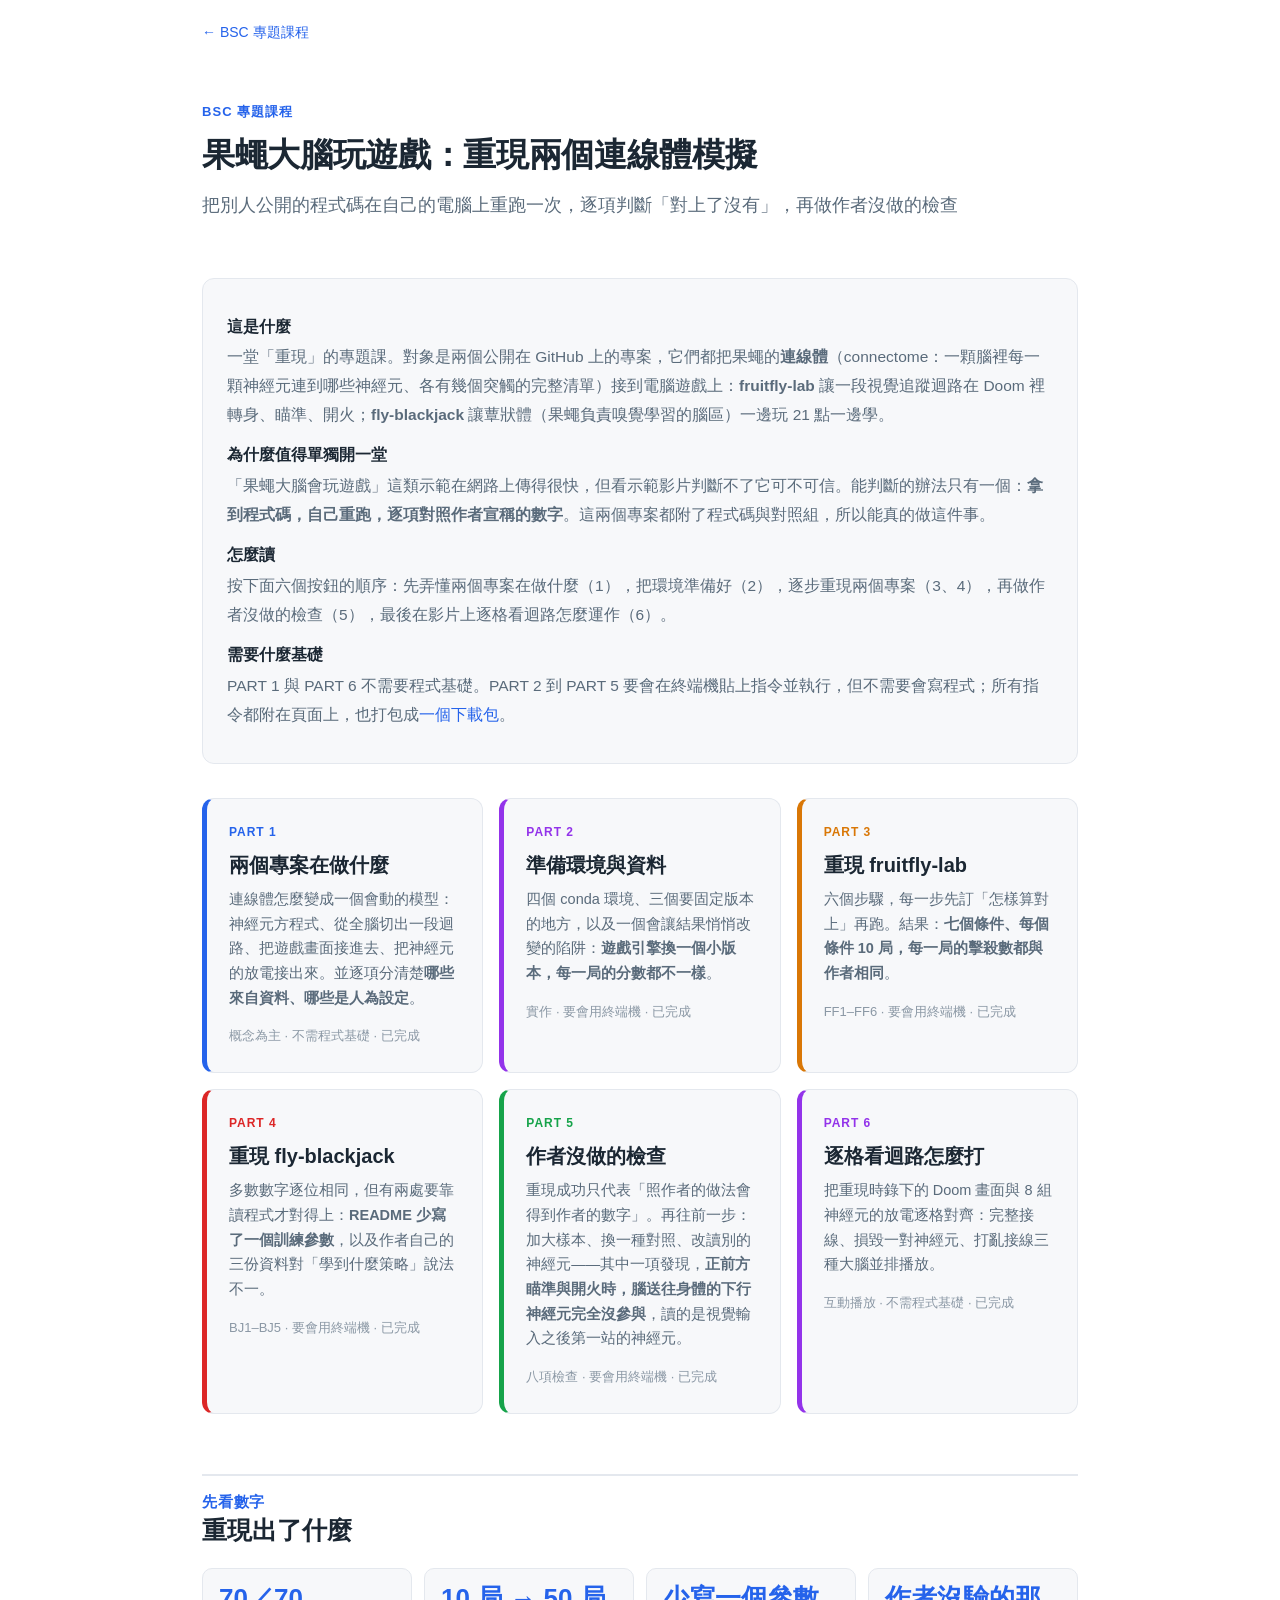
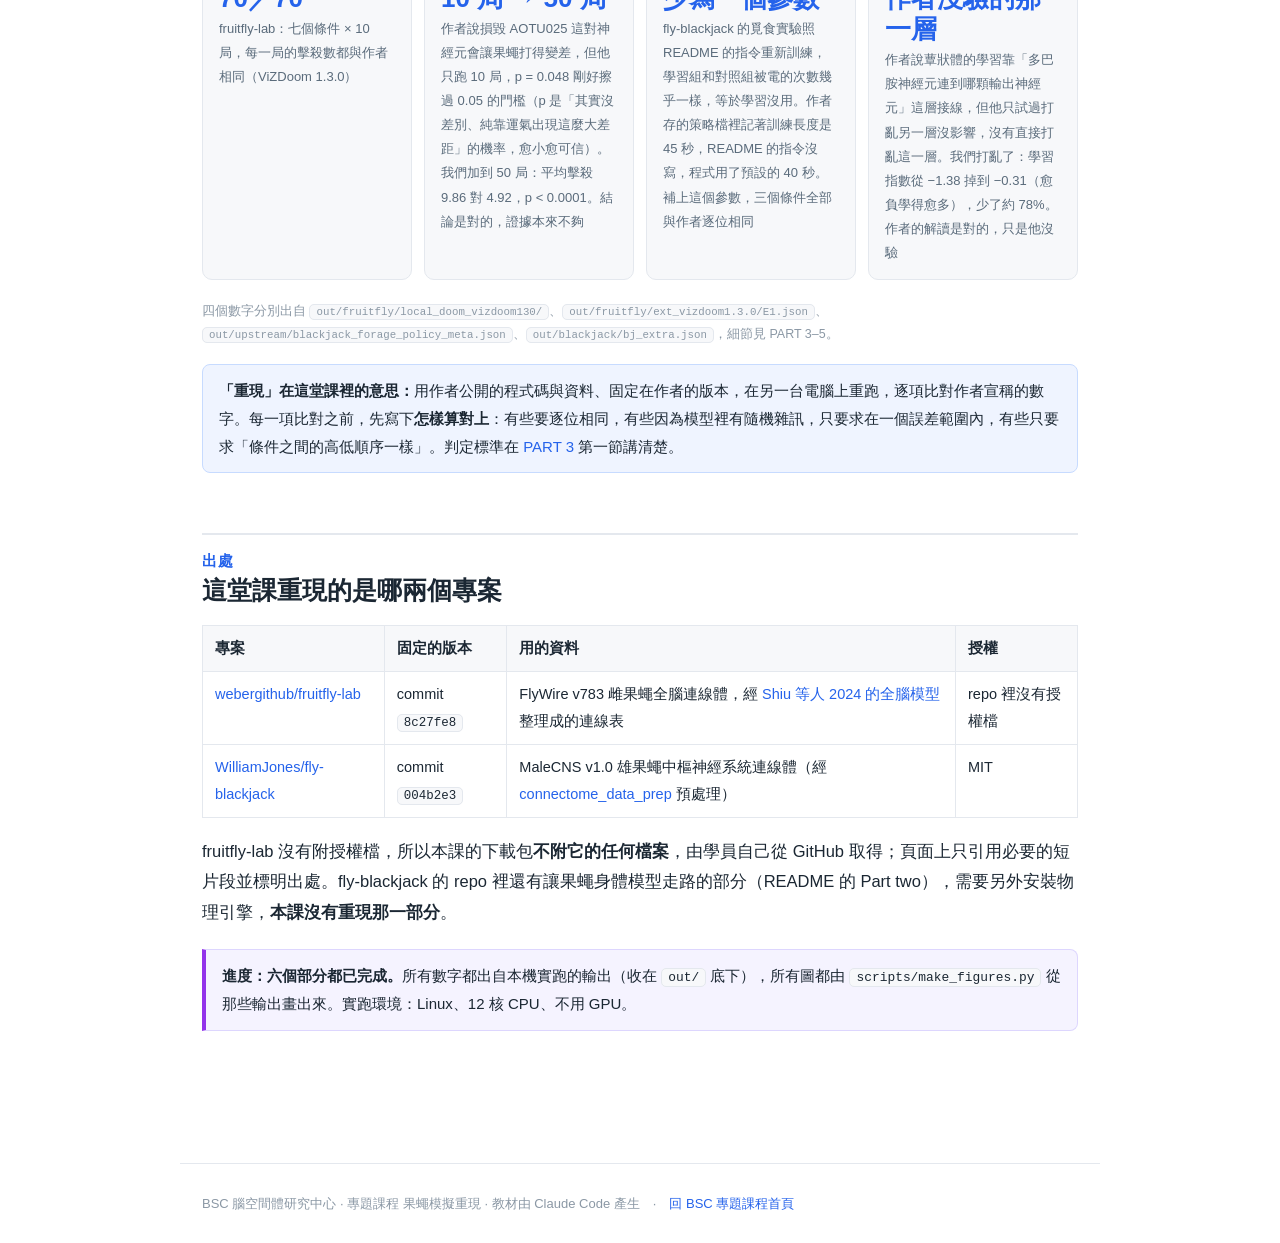
==== index.html @ d412c281 "全站複檢：校準規則、MBON 標記理由、>10 Hz 理由、勝率單位、Dino/保留關卡/探索、總表結果欄、X1 門檻、內行話共 12 處；_notes 一′ Co-Authored-By: Clau" ====
<!doctype html>
<html lang="zh-Hant">
<head>
<meta charset="utf-8">
<meta name="viewport" content="width=device-width, initial-scale=1">
<title>果蠅大腦玩遊戲：重現兩個連線體模擬｜BSC 專題課程</title>
<link rel="stylesheet" href="assets/flysimu.css">
</head>
<body>
<div class="crumb"><a href="https://marginli.github.io/bsc-topics/">← BSC 專題課程</a></div>
<header class="hero">
  <p class="eyebrow">BSC 專題課程</p>
  <h1>果蠅大腦玩遊戲：重現兩個連線體模擬</h1>
  <p class="subtitle">把別人公開的程式碼在自己的電腦上重跑一次，逐項判斷「對上了沒有」，再做作者沒做的檢查</p>
</header>

<div class="wrap">

  <div class="intro"><dl>
    <dt>這是什麼</dt>
    <dd>一堂「重現」的專題課。對象是兩個公開在 GitHub 上的專案，它們都把果蠅的<b>連線體</b>（connectome：一顆腦裡每一顆神經元連到哪些神經元、各有幾個突觸的完整清單）接到電腦遊戲上：<b>fruitfly-lab</b> 讓一段視覺追蹤迴路在 Doom 裡轉身、瞄準、開火；<b>fly-blackjack</b> 讓蕈狀體（果蠅負責嗅覺學習的腦區）一邊玩 21 點一邊學。</dd>
    <dt>為什麼值得單獨開一堂</dt>
    <dd>「果蠅大腦會玩遊戲」這類示範在網路上傳得很快，但看示範影片判斷不了它可不可信。能判斷的辦法只有一個：<b>拿到程式碼，自己重跑，逐項對照作者宣稱的數字</b>。這兩個專案都附了程式碼與對照組，所以能真的做這件事。</dd>
    <dt>怎麼讀</dt>
    <dd>按下面六個按鈕的順序：先弄懂兩個專案在做什麼（1），把環境準備好（2），逐步重現兩個專案（3、4），再做作者沒做的檢查（5），最後在影片上逐格看迴路怎麼運作（6）。</dd>
    <dt>需要什麼基礎</dt>
    <dd>PART 1 與 PART 6 不需要程式基礎。PART 2 到 PART 5 要會在終端機貼上指令並執行，但不需要會寫程式；所有指令都附在頁面上，也打包成<a href="downloads/flysimu-code.zip">一個下載包</a>。</dd>
  </dl></div>

  <div class="btns">
    <a class="btn c1" href="part1-what.html">
      <span class="no">PART 1</span>
      <span class="t">兩個專案在做什麼</span>
      <p class="s">連線體怎麼變成一個會動的模型：神經元方程式、從全腦切出一段迴路、把遊戲畫面接進去、把神經元的放電接出來。並逐項分清楚<b>哪些來自資料、哪些是人為設定</b>。</p>
      <p class="m">概念為主 · 不需程式基礎 · 已完成</p>
    </a>
    <a class="btn c2" href="part2-setup.html">
      <span class="no">PART 2</span>
      <span class="t">準備環境與資料</span>
      <p class="s">四個 conda 環境、三個要固定版本的地方，以及一個會讓結果悄悄改變的陷阱：<b>遊戲引擎換一個小版本，每一局的分數都不一樣</b>。</p>
      <p class="m">實作 · 要會用終端機 · 已完成</p>
    </a>
    <a class="btn c4" href="part3-fruitfly.html">
      <span class="no">PART 3</span>
      <span class="t">重現 fruitfly-lab</span>
      <p class="s">六個步驟，每一步先訂「怎樣算對上」再跑。結果：<b>七個條件、每個條件 10 局，每一局的擊殺數都與作者相同</b>。</p>
      <p class="m">FF1–FF6 · 要會用終端機 · 已完成</p>
    </a>
    <a class="btn c5" href="part4-blackjack.html">
      <span class="no">PART 4</span>
      <span class="t">重現 fly-blackjack</span>
      <p class="s">多數數字逐位相同，但有兩處要靠讀程式才對得上：<b>README 少寫了一個訓練參數</b>，以及作者自己的三份資料對「學到什麼策略」說法不一。</p>
      <p class="m">BJ1–BJ5 · 要會用終端機 · 已完成</p>
    </a>
    <a class="btn c3" href="part5-checks.html">
      <span class="no">PART 5</span>
      <span class="t">作者沒做的檢查</span>
      <p class="s">重現成功只代表「照作者的做法會得到作者的數字」。再往前一步：加大樣本、換一種對照、改讀別的神經元——其中一項發現，<b>正前方瞄準與開火時，腦送往身體的下行神經元完全沒參與</b>，讀的是視覺輸入之後第一站的神經元。</p>
      <p class="m">八項檢查 · 要會用終端機 · 已完成</p>
    </a>
    <a class="btn c2" href="part6-demo.html">
      <span class="no">PART 6</span>
      <span class="t">逐格看迴路怎麼打</span>
      <p class="s">把重現時錄下的 Doom 畫面與 8 組神經元的放電逐格對齊：完整接線、損毀一對神經元、打亂接線三種大腦並排播放。</p>
      <p class="m">互動播放 · 不需程式基礎 · 已完成</p>
    </a>
  </div>

  <h2><span class="pt">先看數字</span>重現出了什麼</h2>
  <div class="statgrid">
    <div class="stat"><div class="v">70／70</div><div class="k">fruitfly-lab：七個條件 × 10 局，每一局的擊殺數都與作者相同（ViZDoom 1.3.0）</div></div>
    <div class="stat"><div class="v">10 局 → 50 局</div><div class="k">作者說損毀 AOTU025 這對神經元會讓果蠅打得變差，但他只跑 10 局，p = 0.048 剛好擦過 0.05 的門檻（p 是「其實沒差別、純靠運氣出現這麼大差距」的機率，愈小愈可信）。我們加到 50 局：平均擊殺 9.86 對 4.92，p &lt; 0.0001。結論是對的，證據本來不夠</div></div>
    <div class="stat"><div class="v">少寫一個參數</div><div class="k">fly-blackjack 的覓食實驗照 README 的指令重新訓練，學習組和對照組被電的次數幾乎一樣，等於學習沒用。作者存的策略檔裡記著訓練長度是 45 秒，README 的指令沒寫，程式用了預設的 40 秒。補上這個參數，三個條件全部與作者逐位相同</div></div>
    <div class="stat"><div class="v">作者沒驗的那一層</div><div class="k">作者說蕈狀體的學習靠「多巴胺神經元連到哪顆輸出神經元」這層接線，但他只試過打亂另一層沒影響，沒有直接打亂這一層。我們打亂了：學習指數從 −1.38 掉到 −0.31（愈負學得愈多），少了約 78%。作者的解讀是對的，只是他沒驗</div></div>
  </div>

  <p class="figsrc">四個數字分別出自 <code>out/fruitfly/local_doom_vizdoom130/</code>、<code>out/fruitfly/ext_vizdoom1.3.0/E1.json</code>、<code>out/upstream/blackjack_forage_policy_meta.json</code>、<code>out/blackjack/bj_extra.json</code>，細節見 PART 3–5。</p>

  <div class="note">
    <b>「重現」在這堂課裡的意思：</b>用作者公開的程式碼與資料、固定在作者的版本，在另一台電腦上重跑，逐項比對作者宣稱的數字。每一項比對之前，先寫下<b>怎樣算對上</b>：有些要逐位相同，有些因為模型裡有隨機雜訊，只要求在一個誤差範圍內，有些只要求「條件之間的高低順序一樣」。判定標準在 <a href="part3-fruitfly.html">PART 3</a> 第一節講清楚。
  </div>

  <h2><span class="pt">出處</span>這堂課重現的是哪兩個專案</h2>
  <div class="tblwrap">
  <table>
    <tr><th>專案</th><th>固定的版本</th><th>用的資料</th><th>授權</th></tr>
    <tr><td><a href="https://github.com/webergithub/fruitfly-lab">webergithub/fruitfly-lab</a></td><td>commit <code>8c27fe8</code></td><td>FlyWire v783 雌果蠅全腦連線體，經 <a href="https://github.com/philshiu/Drosophila_brain_model">Shiu 等人 2024 的全腦模型</a>整理成的連線表</td><td>repo 裡沒有授權檔</td></tr>
    <tr><td><a href="https://github.com/WilliamJones/fly-blackjack">WilliamJones/fly-blackjack</a></td><td>commit <code>004b2e3</code></td><td>MaleCNS v1.0 雄果蠅中樞神經系統連線體（經 <a href="https://github.com/YijieYin/connectome_data_prep">connectome_data_prep</a> 預處理）</td><td>MIT</td></tr>
  </table>
  </div>
  <p>fruitfly-lab 沒有附授權檔，所以本課的下載包<b>不附它的任何檔案</b>，由學員自己從 GitHub 取得；頁面上只引用必要的短片段並標明出處。fly-blackjack 的 repo 裡還有讓果蠅身體模型走路的部分（README 的 Part two），需要另外安裝物理引擎，<b>本課沒有重現那一部分</b>。</p>

  <div class="draft">
    <b>進度：六個部分都已完成。</b>所有數字都出自本機實跑的輸出（收在 <code>out/</code> 底下），所有圖都由 <code>scripts/make_figures.py</code> 從那些輸出畫出來。實跑環境：Linux、12 核 CPU、不用 GPU。
  </div>

</div>
<div class="foot">BSC 腦空間體研究中心 · 專題課程 果蠅模擬重現 · 教材由 Claude Code 產生　·　<a href="https://marginli.github.io/bsc-topics/">回 BSC 專題課程首頁</a></div>
</body>
</html>
---- assets/flysimu.css ----
/* 果蠅模擬重現專題共用樣式 — 沿用 VFB／LPU 專題的同一組設計變數（改視覺時三站要一起改，見 hub/README.md） */
:root{
  --ink:#1b2733; --soft:#5a6b7b; --faint:#8b98a5;
  --bg:#ffffff; --panel:#f7f8fa; --border:#e4e8ee;
  --accent:#2563eb; --accent-soft:#eff4ff;
  --maxw:920px; --radius:12px;
  --green:#16a34a; --blue:#2563eb; --purple:#9333ea; --amber:#d97706; --red:#dc2626;
}
*{box-sizing:border-box}
html{scroll-behavior:smooth}
body{
  margin:0; background:var(--bg); color:var(--ink);
  font-family:-apple-system,"Segoe UI","Noto Sans TC","Microsoft JhengHei","PingFang TC",Roboto,Helvetica,Arial,sans-serif;
  line-height:1.85; font-size:16.5px; -webkit-font-smoothing:antialiased;
}
.wrap{max-width:var(--maxw); margin:0 auto; padding:0 22px 110px}
header.hero{max-width:var(--maxw); margin:0 auto; padding:54px 22px 22px}
.eyebrow{color:var(--accent); font-weight:700; font-size:13px; letter-spacing:.08em; text-transform:uppercase; margin:0 0 10px}
h1{font-size:33px; line-height:1.3; margin:0 0 12px; letter-spacing:-.01em; text-wrap:balance}
.subtitle{font-size:18px; color:var(--soft); margin:0 0 8px}
h2{font-size:25px; margin:60px 0 8px; padding-top:16px; border-top:2px solid var(--border); line-height:1.35; text-wrap:balance}
h2 .pt{color:var(--accent); font-size:15px; display:block; font-weight:700; letter-spacing:.05em; margin-bottom:2px}
h3{font-size:19px; margin:36px 0 10px; text-wrap:balance}
h4{font-size:16px; margin:22px 0 6px}
p{margin:12px 0}
a{color:var(--accent); text-decoration:none}
a:hover{text-decoration:underline}
a:focus-visible,summary:focus-visible{outline:2px solid var(--accent); outline-offset:3px; border-radius:4px}
code{background:var(--panel); border:1px solid var(--border); border-radius:5px; padding:1px 6px; font-family:"Cascadia Code",Consolas,Menlo,monospace; font-size:.86em}
pre{background:#0f1622; color:#e6edf3; border-radius:10px; padding:16px 18px; overflow-x:auto; font-size:13.5px; line-height:1.6}
pre code{background:none; border:none; color:inherit; padding:0}
ul,ol{padding-left:22px}
li{margin:7px 0}
blockquote{margin:16px 0; padding:10px 18px; border-left:4px solid var(--accent); background:var(--accent-soft); border-radius:0 8px 8px 0}

/* ── 首頁：三個按鈕 ── */
.intro{background:var(--panel); border:1px solid var(--border); border-radius:var(--radius); padding:18px 24px; font-size:15.5px; margin:26px 0}
.intro dt{font-weight:700; margin-top:12px}
.intro dt:first-child{margin-top:0}
.intro dd{margin:2px 0 0; color:var(--soft)}
.btns{display:grid; gap:16px; margin:34px 0 10px}
@media(min-width:640px){.btns{grid-template-columns:repeat(2,1fr)}}
@media(min-width:940px){.btns{grid-template-columns:repeat(3,1fr)}}
a.btn{
  display:flex; flex-direction:column; gap:8px;
  border:1px solid var(--border); border-left:5px solid var(--accent);
  border-radius:var(--radius); background:var(--panel);
  padding:22px 22px 24px; color:var(--ink); text-decoration:none;
  transition:box-shadow .15s ease, transform .15s ease, background .15s ease;
}
a.btn:hover{background:#fff; box-shadow:0 10px 28px rgba(16,24,40,.10); transform:translateY(-2px); text-decoration:none}
a.btn .no{font-size:12px; font-weight:700; letter-spacing:.08em; color:var(--accent)}
a.btn .t{font-size:20px; font-weight:700; line-height:1.4}
a.btn .s{font-size:14.5px; color:var(--soft); line-height:1.7; margin:0}
a.btn .m{font-size:13px; color:var(--faint); margin:6px 0 0}
a.btn.c2{border-left-color:var(--purple)}
a.btn.c2 .no{color:var(--purple)}
a.btn.c3{border-left-color:var(--green)}
a.btn.c3 .no{color:var(--green)}
a.btn.c4{border-left-color:var(--amber)}
a.btn.c4 .no{color:var(--amber)}
a.btn.c5{border-left-color:var(--red)}
a.btn.c5 .no{color:var(--red)}
a.btn.soon{background:#fbfbfc; border-style:dashed}
a.btn.soon .t{color:var(--soft)}

.statgrid{display:grid; grid-template-columns:repeat(auto-fit,minmax(150px,1fr)); gap:12px; margin:20px 0}
.stat{border:1px solid var(--border); border-radius:10px; padding:14px 16px; background:var(--panel)}
.stat .v{font-size:26px; font-weight:700; color:var(--accent); font-variant-numeric:tabular-nums; line-height:1.2}
.stat .k{font-size:13px; color:var(--soft); margin-top:3px}

.tblwrap{overflow-x:auto; margin:18px 0}
table{border-collapse:collapse; width:100%; font-size:14.5px}
th,td{border:1px solid var(--border); padding:9px 12px; text-align:left; vertical-align:top}
th{background:var(--panel); font-weight:700}

.callout{background:#fffbeb; border:1px solid #fde68a; border-left:4px solid var(--amber); border-radius:0 8px 8px 0; padding:12px 16px; margin:18px 0; font-size:15px}
.note{background:var(--accent-soft); border:1px solid #c7dbff; border-radius:8px; padding:12px 16px; margin:18px 0; font-size:15px}
.danger{background:#fef2f2; border:1px solid #fecaca; border-left:4px solid var(--red); border-radius:0 8px 8px 0; padding:12px 16px; margin:18px 0; font-size:15px}
.fixed{background:rgba(34,197,94,.07); border:1px solid #bbf7d0; border-left:4px solid var(--green); border-radius:0 8px 8px 0; padding:12px 16px; margin:18px 0; font-size:15px}
.fixed b{color:#15803d}
.draft{background:#f5f3ff; border:1px solid #ddd6fe; border-left:4px solid var(--purple); border-radius:0 8px 8px 0; padding:12px 16px; margin:22px 0; font-size:15px}

.crumb{max-width:var(--maxw); margin:0 auto; padding:20px 22px 0; font-size:14px; color:var(--faint)}
.foot{max-width:var(--maxw); margin:0 auto; padding:28px 22px; color:var(--faint); font-size:13px; border-top:1px solid var(--border)}
.pager{display:flex; justify-content:space-between; gap:14px; flex-wrap:wrap; margin:56px 0 0; padding-top:20px; border-top:1px solid var(--border); font-size:15px}

/* 待填內容的佔位段落 */
.todo{border:1px dashed var(--border); border-radius:10px; padding:14px 18px; margin:14px 0; background:#fcfcfd; color:var(--soft); font-size:14.5px}
.todo b{color:var(--ink)}
.todo ul{margin:8px 0 0}
nav.toc{background:var(--panel); border:1px solid var(--border); border-radius:var(--radius); padding:18px 26px; margin:28px 0}
nav.toc h2{border:none; margin:0 0 8px; padding:0; font-size:18px}
nav.toc ol{margin:6px 0 0}
nav.toc a{color:var(--ink)}
@media(prefers-reduced-motion:reduce){html{scroll-behavior:auto} a.btn:hover{transform:none}}

/* ── 圖 ── */
.fig{margin:26px 0}
.fig img{display:block; width:100%; height:auto; border:1px solid var(--border); border-radius:10px; background:#fff}
.fig.narrow img{max-width:330px; margin:0 auto}
.fig figcaption{font-size:14px; color:var(--soft); line-height:1.7; margin-top:11px}
.fig figcaption b{color:var(--ink)}
.figsrc{display:block; margin-top:7px; color:var(--faint); font-size:12.5px}
/* 並排的兩張圖：各自帶說明，窄螢幕自動上下堆疊 */
.figpair{display:grid; gap:18px; margin:26px 0}
@media(min-width:680px){.figpair{grid-template-columns:1fr 1fr}}
.figpair figure{margin:0}
.figpair img{display:block; width:100%; height:auto; border:1px solid var(--border);
  border-radius:10px; background:#fff}
.figpair figcaption{margin-top:10px; font-size:14px; line-height:1.7; color:var(--soft)}
.figpair figcaption b{display:block; color:var(--ink); font-size:15px; margin-bottom:1px}
.figpair .ab{display:inline-block; font-size:11.5px; font-weight:700; letter-spacing:.06em;
  color:var(--accent); background:var(--accent-soft); border-radius:5px;
  padding:1px 8px; margin-bottom:7px}
/* 色塊圖例 */
.key{display:flex; flex-wrap:wrap; gap:9px 20px; margin:16px 0 0; padding:13px 16px;
  list-style:none; font-size:14px; background:var(--panel); border:1px solid var(--border);
  border-radius:9px}
.key li{display:flex; align-items:center; gap:7px; margin:0}
.key i{width:13px; height:13px; border-radius:3px; flex:none}
/* 定義卡 */
.defcard{border:1px solid #c7dbff; background:var(--accent-soft); border-radius:12px; padding:6px 24px 18px; margin:24px 0}
.defcard h4{color:var(--accent); font-size:14px; letter-spacing:.04em; margin:16px 0 4px}
.defcard p{margin:4px 0}
/* 名詞卡 */
.terms{display:grid; gap:12px; margin:20px 0}
@media(min-width:700px){.terms{grid-template-columns:1fr 1fr}}
.term{border:1px solid var(--border); border-radius:10px; padding:13px 17px; background:var(--panel)}
.term .w{font-weight:700; font-size:15.5px}
.term .en{color:var(--faint); font-weight:400; font-size:13.5px; margin-left:5px}
.term p{margin:5px 0 0; font-size:14.5px; color:var(--soft); line-height:1.7}
/* 案例列 */
.cases{display:grid; gap:12px; margin:20px 0}
.case{display:flex; gap:14px; border:1px solid var(--border); border-radius:10px; padding:13px 16px; background:#fff}
.case .badge{flex:none; font-size:12px; font-weight:700; border-radius:999px; padding:3px 11px; height:fit-content; white-space:nowrap}
.case .badge.one{background:rgba(37,99,235,.12); color:#1d4ed8}
.case .badge.two{background:rgba(147,51,234,.12); color:#7e22ce}
.case .badge.hub{background:rgba(217,119,6,.16); color:#b45309}
.case .bd{font-size:14.5px; line-height:1.75}
.case .bd b{display:block; margin-bottom:2px; font-size:15.5px}

/* ── PART 2：流程圖、公式、步驟 ── */
.fig svg{display:block; width:100%; height:auto; border:1px solid var(--border);
  border-radius:10px; background:#fff}
.formula{background:var(--panel); border:1px solid var(--border); border-radius:10px;
  padding:14px 20px; margin:16px 0; font-size:16px; text-align:center;
  font-family:"Cambria Math",Cambria,Georgia,serif; overflow-x:auto}
.formula .sub{font-size:13px; color:var(--soft); font-family:inherit;
  display:block; margin-top:8px; text-align:left}
.plain{border-left:3px solid var(--green); background:rgba(34,197,94,.06);
  border-radius:0 8px 8px 0; padding:11px 16px; margin:16px 0; font-size:15.5px}
.plain b{color:#15803d}
.stepmeta{display:flex; flex-wrap:wrap; gap:8px 20px; margin:6px 0 0; padding:0;
  list-style:none; font-size:13.5px; color:var(--faint)}
.gap{border:1px solid #fde68a; background:#fffbeb; border-radius:10px;
  padding:6px 20px 14px; margin:22px 0}
.gap h4{color:#b45309; margin:14px 0 4px; font-size:15px}
.gap p{margin:4px 0; font-size:15px}
svg text{font-family:-apple-system,"Segoe UI","Noto Sans TC","Microsoft JhengHei",
  "PingFang TC",Roboto,Helvetica,Arial,sans-serif}

/* PART 3：可直接複製的指令框 */
.prompt{border:1px solid #cbd5e1; border-left:5px solid #334155; background:#f8fafc;
  border-radius:10px; padding:16px 20px 18px; margin:14px 0 18px}
.prompt .lbl{font-size:12px; font-weight:700; letter-spacing:.06em; color:#475569; margin:0 0 8px}
.prompt pre{margin:0; padding:0; background:none; border-radius:0; overflow:visible;
  white-space:pre-wrap; word-break:break-word;
  font-family:ui-monospace,SFMono-Regular,Menlo,Consolas,"Noto Sans TC",monospace;
  font-size:14.5px; line-height:1.9; color:#0f172a}
.cmd{border-top:2px solid var(--border); margin:44px 0 0; padding-top:22px}
.cmd h3{margin:0 0 4px}
.cmd .meta{font-size:13px; color:var(--faint); margin:0 0 14px}
.cmd h4{font-size:15px; margin:18px 0 6px; color:var(--ink)}

/* ── PART 5：讀程式 ── */
pre .cm{color:#7f93a8}                                    /* 註解 */
pre .hl{display:block; margin:0 -18px; padding:0 18px 0 15px;
  background:rgba(96,165,250,.20); box-shadow:inset 3px 0 0 #60a5fa}
pre b{color:#fff}
.filecard{display:grid; gap:12px; margin:22px 0}
@media(min-width:760px){.filecard{grid-template-columns:repeat(3,1fr)}}
.filecard .f{border:1px solid var(--border); border-radius:10px; padding:13px 16px; background:var(--panel)}
.filecard .f .nm{font-family:"Cascadia Code",Consolas,Menlo,monospace; font-size:14.5px; font-weight:700}
.filecard .f .role{display:block; font-size:12px; letter-spacing:.06em; color:var(--accent); font-weight:700; margin:7px 0 3px}
.filecard .f p{margin:0; font-size:14px; color:var(--soft); line-height:1.7}
.ask{border:1px solid var(--border); border-left:4px solid var(--accent); background:#fff;
  border-radius:0 10px 10px 0; padding:11px 18px; margin:20px 0}
.ask .q{font-weight:700; font-size:16px; margin:0 0 3px}
.ask p{margin:3px 0; font-size:14.5px; color:var(--soft)}
.lineno{font-family:"Cascadia Code",Consolas,Menlo,monospace; font-size:13px; color:var(--faint); white-space:nowrap}

/* 頁首的前後連結：跟頁尾同一組，只是線畫在下面 */
.pager.top{margin:26px 0 4px; padding:0 0 18px;
  border-top:none; border-bottom:1px solid var(--border); font-size:14.5px}

/* ── VFB 專題新增 ── */
/* 三張並排的視圖：窄螢幕一欄、中等兩欄、寬螢幕三欄 */
@media(min-width:680px){.figpair.three{grid-template-columns:1fr 1fr}}
@media(min-width:900px){.figpair.three{grid-template-columns:repeat(3,1fr)}}
/* 三張圖的長寬比差很多（正視圖扁、側視圖窄長、頂視圖很扁），
   所以給每張一個等高的框、圖在框裡置中——這樣三段圖說會從同一條線開始，
   讀者才不會以為某一張「比較重要」或漏看某一段。 */
.figpair.three figure{display:flex; flex-direction:column}
.figpair.three .imgbox{height:320px; display:flex; align-items:center;
  justify-content:center; border:1px solid var(--border); border-radius:10px;
  background:#fff; padding:8px}
.figpair.three .imgbox img{max-height:100%; width:auto; max-width:100%;
  border:none; border-radius:0}
/* 英文引文：跟中文段落拉開，讓讀者一眼認出這是原文 */
blockquote p[lang="en"]{font-size:15px; line-height:1.75; margin:4px 0}
blockquote .figsrc{margin-top:8px}
.danger p[lang="en"]{font-size:14.5px; line-height:1.7; color:var(--soft); margin:2px 0 8px}

/* .figpair 的圖說：只有開頭那個 <b> 當標題獨佔一行。
   原本的規則對所有 <b> 生效，句子中間一加粗體就會被硬斷行。 */
.figpair figcaption b{display:inline}
.figpair figcaption > b:first-child{display:block; color:var(--ink);
  font-size:15px; margin-bottom:1px}

/* ── PART 8：下載連結 ── */
a.dl{display:inline-block; border:1px solid var(--accent); border-radius:10px;
  padding:11px 20px; margin:6px 0 2px; text-decoration:none; color:var(--accent);
  background:var(--accent-soft); font-size:15px}
a.dl:hover{background:var(--accent); color:#fff}

/* 行內的長路徑（out/fruitfly/...）在手機上要能斷行，否則整頁會橫向捲動；pre 區塊仍然水平捲動 */
:not(pre) > code{overflow-wrap:anywhere}
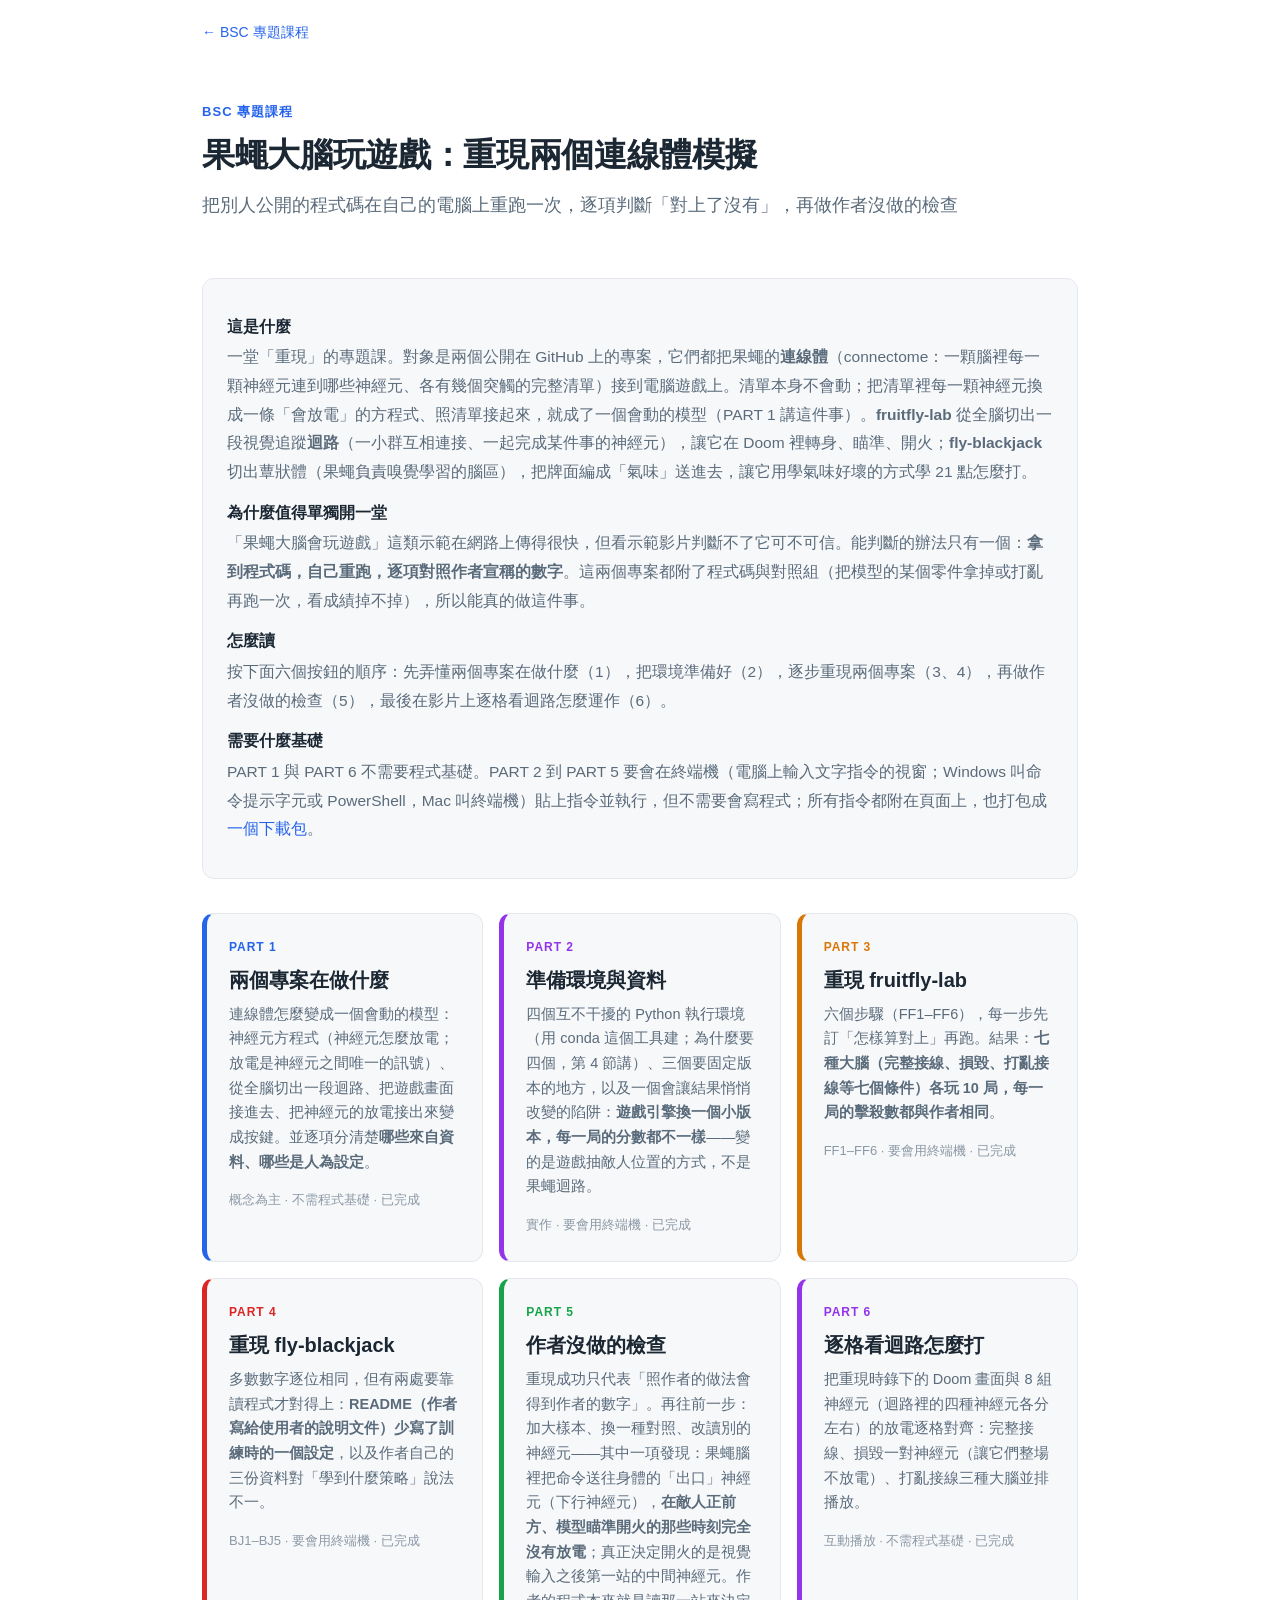
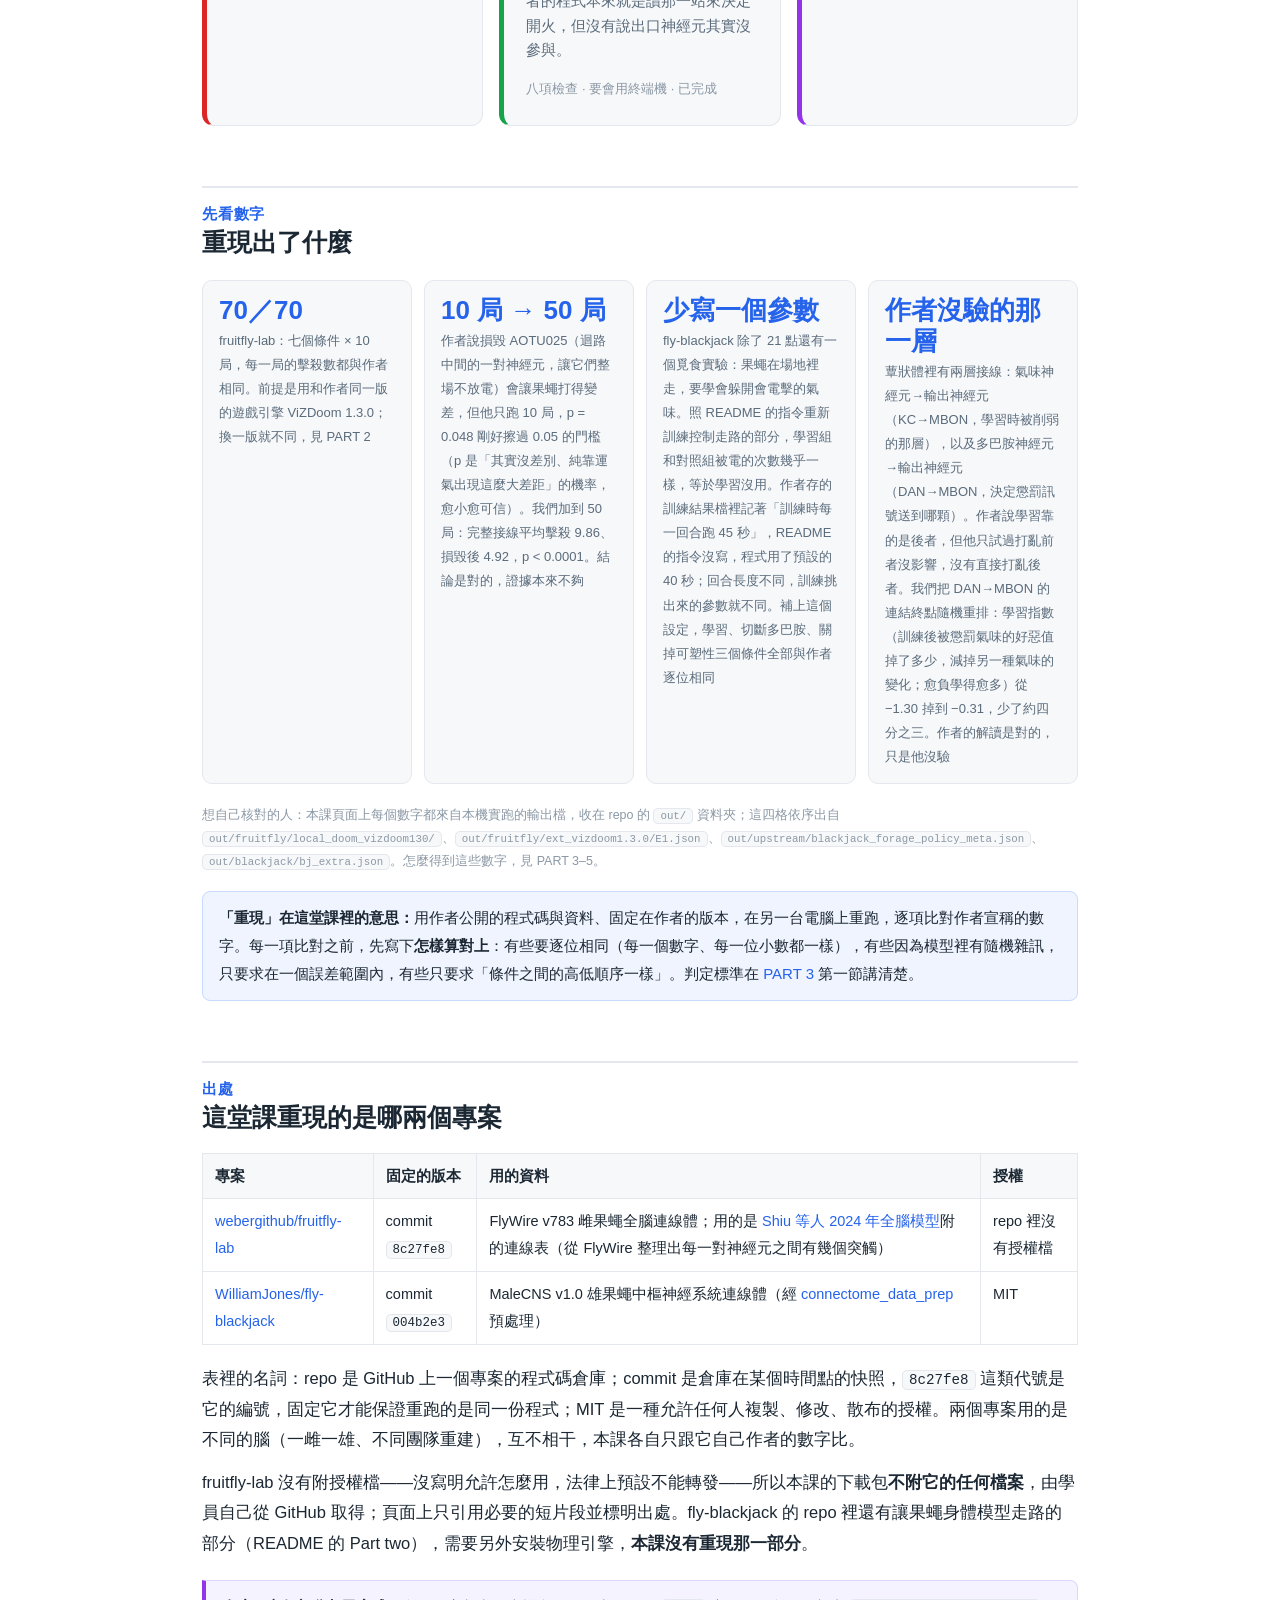
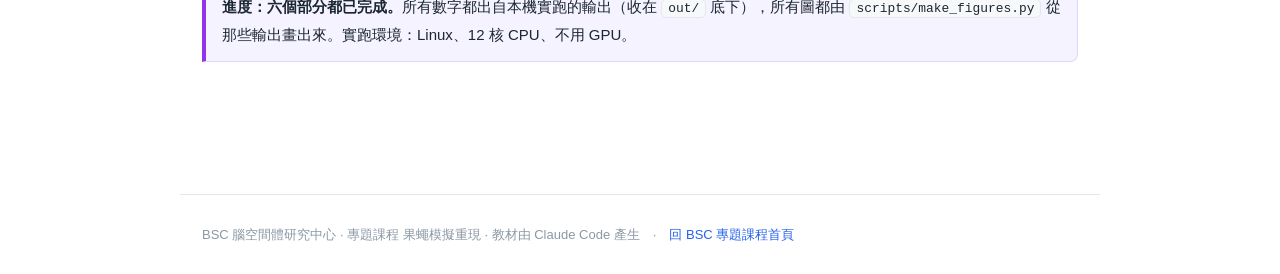
==== commit 8c84b5b7: "全站可讀性檢修＋七頁冷讀審查套用：151 條處置，12 處事實錯誤修正（PART 1 3,723 顆、閾值規則、不反應期；PART 3 §8 引擎回報、1.3.2 表補兩列；PART 5 E3 p 值" ====
--- a/index.html
+++ b/index.html
@@ -18,77 +18,78 @@
 
   <div class="intro"><dl>
     <dt>這是什麼</dt>
-    <dd>一堂「重現」的專題課。對象是兩個公開在 GitHub 上的專案，它們都把果蠅的<b>連線體</b>（connectome：一顆腦裡每一顆神經元連到哪些神經元、各有幾個突觸的完整清單）接到電腦遊戲上：<b>fruitfly-lab</b> 讓一段視覺追蹤迴路在 Doom 裡轉身、瞄準、開火；<b>fly-blackjack</b> 讓蕈狀體（果蠅負責嗅覺學習的腦區）一邊玩 21 點一邊學。</dd>
+    <dd>一堂「重現」的專題課。對象是兩個公開在 GitHub 上的專案，它們都把果蠅的<b>連線體</b>（connectome：一顆腦裡每一顆神經元連到哪些神經元、各有幾個突觸的完整清單）接到電腦遊戲上。清單本身不會動；把清單裡每一顆神經元換成一條「會放電」的方程式、照清單接起來，就成了一個會動的模型（PART 1 講這件事）。<b>fruitfly-lab</b> 從全腦切出一段視覺追蹤<b>迴路</b>（一小群互相連接、一起完成某件事的神經元），讓它在 Doom 裡轉身、瞄準、開火；<b>fly-blackjack</b> 切出蕈狀體（果蠅負責嗅覺學習的腦區），把牌面編成「氣味」送進去，讓它用學氣味好壞的方式學 21 點怎麼打。</dd>
     <dt>為什麼值得單獨開一堂</dt>
-    <dd>「果蠅大腦會玩遊戲」這類示範在網路上傳得很快，但看示範影片判斷不了它可不可信。能判斷的辦法只有一個：<b>拿到程式碼，自己重跑，逐項對照作者宣稱的數字</b>。這兩個專案都附了程式碼與對照組，所以能真的做這件事。</dd>
+    <dd>「果蠅大腦會玩遊戲」這類示範在網路上傳得很快，但看示範影片判斷不了它可不可信。能判斷的辦法只有一個：<b>拿到程式碼，自己重跑，逐項對照作者宣稱的數字</b>。這兩個專案都附了程式碼與對照組（把模型的某個零件拿掉或打亂再跑一次，看成績掉不掉），所以能真的做這件事。</dd>
     <dt>怎麼讀</dt>
     <dd>按下面六個按鈕的順序：先弄懂兩個專案在做什麼（1），把環境準備好（2），逐步重現兩個專案（3、4），再做作者沒做的檢查（5），最後在影片上逐格看迴路怎麼運作（6）。</dd>
     <dt>需要什麼基礎</dt>
-    <dd>PART 1 與 PART 6 不需要程式基礎。PART 2 到 PART 5 要會在終端機貼上指令並執行，但不需要會寫程式；所有指令都附在頁面上，也打包成<a href="downloads/flysimu-code.zip">一個下載包</a>。</dd>
+    <dd>PART 1 與 PART 6 不需要程式基礎。PART 2 到 PART 5 要會在終端機（電腦上輸入文字指令的視窗；Windows 叫命令提示字元或 PowerShell，Mac 叫終端機）貼上指令並執行，但不需要會寫程式；所有指令都附在頁面上，也打包成<a href="downloads/flysimu-code.zip">一個下載包</a>。</dd>
   </dl></div>
 
   <div class="btns">
     <a class="btn c1" href="part1-what.html">
       <span class="no">PART 1</span>
       <span class="t">兩個專案在做什麼</span>
-      <p class="s">連線體怎麼變成一個會動的模型：神經元方程式、從全腦切出一段迴路、把遊戲畫面接進去、把神經元的放電接出來。並逐項分清楚<b>哪些來自資料、哪些是人為設定</b>。</p>
+      <p class="s">連線體怎麼變成一個會動的模型：神經元方程式（神經元怎麼放電；放電是神經元之間唯一的訊號）、從全腦切出一段迴路、把遊戲畫面接進去、把神經元的放電接出來變成按鍵。並逐項分清楚<b>哪些來自資料、哪些是人為設定</b>。</p>
       <p class="m">概念為主 · 不需程式基礎 · 已完成</p>
     </a>
     <a class="btn c2" href="part2-setup.html">
       <span class="no">PART 2</span>
       <span class="t">準備環境與資料</span>
-      <p class="s">四個 conda 環境、三個要固定版本的地方，以及一個會讓結果悄悄改變的陷阱：<b>遊戲引擎換一個小版本，每一局的分數都不一樣</b>。</p>
+      <p class="s">四個互不干擾的 Python 執行環境（用 conda 這個工具建；為什麼要四個，第 4 節講）、三個要固定版本的地方，以及一個會讓結果悄悄改變的陷阱：<b>遊戲引擎換一個小版本，每一局的分數都不一樣</b>——變的是遊戲抽敵人位置的方式，不是果蠅迴路。</p>
       <p class="m">實作 · 要會用終端機 · 已完成</p>
     </a>
     <a class="btn c4" href="part3-fruitfly.html">
       <span class="no">PART 3</span>
       <span class="t">重現 fruitfly-lab</span>
-      <p class="s">六個步驟，每一步先訂「怎樣算對上」再跑。結果：<b>七個條件、每個條件 10 局，每一局的擊殺數都與作者相同</b>。</p>
+      <p class="s">六個步驟（FF1–FF6），每一步先訂「怎樣算對上」再跑。結果：<b>七種大腦（完整接線、損毀、打亂接線等七個條件）各玩 10 局，每一局的擊殺數都與作者相同</b>。</p>
       <p class="m">FF1–FF6 · 要會用終端機 · 已完成</p>
     </a>
     <a class="btn c5" href="part4-blackjack.html">
       <span class="no">PART 4</span>
       <span class="t">重現 fly-blackjack</span>
-      <p class="s">多數數字逐位相同，但有兩處要靠讀程式才對得上：<b>README 少寫了一個訓練參數</b>，以及作者自己的三份資料對「學到什麼策略」說法不一。</p>
+      <p class="s">多數數字逐位相同，但有兩處要靠讀程式才對得上：<b>README（作者寫給使用者的說明文件）少寫了訓練時的一個設定</b>，以及作者自己的三份資料對「學到什麼策略」說法不一。</p>
       <p class="m">BJ1–BJ5 · 要會用終端機 · 已完成</p>
     </a>
     <a class="btn c3" href="part5-checks.html">
       <span class="no">PART 5</span>
       <span class="t">作者沒做的檢查</span>
-      <p class="s">重現成功只代表「照作者的做法會得到作者的數字」。再往前一步：加大樣本、換一種對照、改讀別的神經元——其中一項發現，<b>正前方瞄準與開火時，腦送往身體的下行神經元完全沒參與</b>，讀的是視覺輸入之後第一站的神經元。</p>
+      <p class="s">重現成功只代表「照作者的做法會得到作者的數字」。再往前一步：加大樣本、換一種對照、改讀別的神經元——其中一項發現：果蠅腦裡把命令送往身體的「出口」神經元（下行神經元），<b>在敵人正前方、模型瞄準開火的那些時刻完全沒有放電</b>；真正決定開火的是視覺輸入之後第一站的中間神經元。作者的程式本來就是讀那一站來決定開火，但沒有說出口神經元其實沒參與。</p>
       <p class="m">八項檢查 · 要會用終端機 · 已完成</p>
     </a>
     <a class="btn c2" href="part6-demo.html">
       <span class="no">PART 6</span>
       <span class="t">逐格看迴路怎麼打</span>
-      <p class="s">把重現時錄下的 Doom 畫面與 8 組神經元的放電逐格對齊：完整接線、損毀一對神經元、打亂接線三種大腦並排播放。</p>
+      <p class="s">把重現時錄下的 Doom 畫面與 8 組神經元（迴路裡的四種神經元各分左右）的放電逐格對齊：完整接線、損毀一對神經元（讓它們整場不放電）、打亂接線三種大腦並排播放。</p>
       <p class="m">互動播放 · 不需程式基礎 · 已完成</p>
     </a>
   </div>
 
   <h2><span class="pt">先看數字</span>重現出了什麼</h2>
   <div class="statgrid">
-    <div class="stat"><div class="v">70／70</div><div class="k">fruitfly-lab：七個條件 × 10 局，每一局的擊殺數都與作者相同（ViZDoom 1.3.0）</div></div>
-    <div class="stat"><div class="v">10 局 → 50 局</div><div class="k">作者說損毀 AOTU025 這對神經元會讓果蠅打得變差，但他只跑 10 局，p = 0.048 剛好擦過 0.05 的門檻（p 是「其實沒差別、純靠運氣出現這麼大差距」的機率，愈小愈可信）。我們加到 50 局：平均擊殺 9.86 對 4.92，p &lt; 0.0001。結論是對的，證據本來不夠</div></div>
-    <div class="stat"><div class="v">少寫一個參數</div><div class="k">fly-blackjack 的覓食實驗照 README 的指令重新訓練，學習組和對照組被電的次數幾乎一樣，等於學習沒用。作者存的策略檔裡記著訓練長度是 45 秒，README 的指令沒寫，程式用了預設的 40 秒。補上這個參數，三個條件全部與作者逐位相同</div></div>
-    <div class="stat"><div class="v">作者沒驗的那一層</div><div class="k">作者說蕈狀體的學習靠「多巴胺神經元連到哪顆輸出神經元」這層接線，但他只試過打亂另一層沒影響，沒有直接打亂這一層。我們打亂了：學習指數從 −1.38 掉到 −0.31（愈負學得愈多），少了約 78%。作者的解讀是對的，只是他沒驗</div></div>
+    <div class="stat"><div class="v">70／70</div><div class="k">fruitfly-lab：七個條件 × 10 局，每一局的擊殺數都與作者相同。前提是用和作者同一版的遊戲引擎 ViZDoom 1.3.0；換一版就不同，見 PART 2</div></div>
+    <div class="stat"><div class="v">10 局 → 50 局</div><div class="k">作者說損毀 AOTU025（迴路中間的一對神經元，讓它們整場不放電）會讓果蠅打得變差，但他只跑 10 局，p = 0.048 剛好擦過 0.05 的門檻（p 是「其實沒差別、純靠運氣出現這麼大差距」的機率，愈小愈可信）。我們加到 50 局：完整接線平均擊殺 9.86、損毀後 4.92，p &lt; 0.0001。結論是對的，證據本來不夠</div></div>
+    <div class="stat"><div class="v">少寫一個參數</div><div class="k">fly-blackjack 除了 21 點還有一個覓食實驗：果蠅在場地裡走，要學會躲開會電擊的氣味。照 README 的指令重新訓練控制走路的部分，學習組和對照組被電的次數幾乎一樣，等於學習沒用。作者存的訓練結果檔裡記著「訓練時每一回合跑 45 秒」，README 的指令沒寫，程式用了預設的 40 秒；回合長度不同，訓練挑出來的參數就不同。補上這個設定，學習、切斷多巴胺、關掉可塑性三個條件全部與作者逐位相同</div></div>
+    <div class="stat"><div class="v">作者沒驗的那一層</div><div class="k">蕈狀體裡有兩層接線：氣味神經元→輸出神經元（KC→MBON，學習時被削弱的那層），以及多巴胺神經元→輸出神經元（DAN→MBON，決定懲罰訊號送到哪顆）。作者說學習靠的是後者，但他只試過打亂前者沒影響，沒有直接打亂後者。我們把 DAN→MBON 的連結終點隨機重排：學習指數（訓練後被懲罰氣味的好惡值掉了多少，減掉另一種氣味的變化；愈負學得愈多）從 −1.30 掉到 −0.31，少了約四分之三。作者的解讀是對的，只是他沒驗</div></div>
   </div>
 
-  <p class="figsrc">四個數字分別出自 <code>out/fruitfly/local_doom_vizdoom130/</code>、<code>out/fruitfly/ext_vizdoom1.3.0/E1.json</code>、<code>out/upstream/blackjack_forage_policy_meta.json</code>、<code>out/blackjack/bj_extra.json</code>，細節見 PART 3–5。</p>
+  <p class="figsrc">想自己核對的人：本課頁面上每個數字都來自本機實跑的輸出檔，收在 repo 的 <code>out/</code> 資料夾；這四格依序出自 <code>out/fruitfly/local_doom_vizdoom130/</code>、<code>out/fruitfly/ext_vizdoom1.3.0/E1.json</code>、<code>out/upstream/blackjack_forage_policy_meta.json</code>、<code>out/blackjack/bj_extra.json</code>。怎麼得到這些數字，見 PART 3–5。</p>
 
   <div class="note">
-    <b>「重現」在這堂課裡的意思：</b>用作者公開的程式碼與資料、固定在作者的版本，在另一台電腦上重跑，逐項比對作者宣稱的數字。每一項比對之前，先寫下<b>怎樣算對上</b>：有些要逐位相同，有些因為模型裡有隨機雜訊，只要求在一個誤差範圍內，有些只要求「條件之間的高低順序一樣」。判定標準在 <a href="part3-fruitfly.html">PART 3</a> 第一節講清楚。
+    <b>「重現」在這堂課裡的意思：</b>用作者公開的程式碼與資料、固定在作者的版本，在另一台電腦上重跑，逐項比對作者宣稱的數字。每一項比對之前，先寫下<b>怎樣算對上</b>：有些要逐位相同（每一個數字、每一位小數都一樣），有些因為模型裡有隨機雜訊，只要求在一個誤差範圍內，有些只要求「條件之間的高低順序一樣」。判定標準在 <a href="part3-fruitfly.html">PART 3</a> 第一節講清楚。
   </div>
 
   <h2><span class="pt">出處</span>這堂課重現的是哪兩個專案</h2>
   <div class="tblwrap">
   <table>
     <tr><th>專案</th><th>固定的版本</th><th>用的資料</th><th>授權</th></tr>
-    <tr><td><a href="https://github.com/webergithub/fruitfly-lab">webergithub/fruitfly-lab</a></td><td>commit <code>8c27fe8</code></td><td>FlyWire v783 雌果蠅全腦連線體，經 <a href="https://github.com/philshiu/Drosophila_brain_model">Shiu 等人 2024 的全腦模型</a>整理成的連線表</td><td>repo 裡沒有授權檔</td></tr>
+    <tr><td><a href="https://github.com/webergithub/fruitfly-lab">webergithub/fruitfly-lab</a></td><td>commit <code>8c27fe8</code></td><td>FlyWire v783 雌果蠅全腦連線體；用的是 <a href="https://github.com/philshiu/Drosophila_brain_model">Shiu 等人 2024 年全腦模型</a>附的連線表（從 FlyWire 整理出每一對神經元之間有幾個突觸）</td><td>repo 裡沒有授權檔</td></tr>
     <tr><td><a href="https://github.com/WilliamJones/fly-blackjack">WilliamJones/fly-blackjack</a></td><td>commit <code>004b2e3</code></td><td>MaleCNS v1.0 雄果蠅中樞神經系統連線體（經 <a href="https://github.com/YijieYin/connectome_data_prep">connectome_data_prep</a> 預處理）</td><td>MIT</td></tr>
   </table>
   </div>
-  <p>fruitfly-lab 沒有附授權檔，所以本課的下載包<b>不附它的任何檔案</b>，由學員自己從 GitHub 取得；頁面上只引用必要的短片段並標明出處。fly-blackjack 的 repo 裡還有讓果蠅身體模型走路的部分（README 的 Part two），需要另外安裝物理引擎，<b>本課沒有重現那一部分</b>。</p>
+  <p>表裡的名詞：repo 是 GitHub 上一個專案的程式碼倉庫；commit 是倉庫在某個時間點的快照，<code>8c27fe8</code> 這類代號是它的編號，固定它才能保證重跑的是同一份程式；MIT 是一種允許任何人複製、修改、散布的授權。兩個專案用的是不同的腦（一雌一雄、不同團隊重建），互不相干，本課各自只跟它自己作者的數字比。</p>
+  <p>fruitfly-lab 沒有附授權檔——沒寫明允許怎麼用，法律上預設不能轉發——所以本課的下載包<b>不附它的任何檔案</b>，由學員自己從 GitHub 取得；頁面上只引用必要的短片段並標明出處。fly-blackjack 的 repo 裡還有讓果蠅身體模型走路的部分（README 的 Part two），需要另外安裝物理引擎，<b>本課沒有重現那一部分</b>。</p>
 
   <div class="draft">
     <b>進度：六個部分都已完成。</b>所有數字都出自本機實跑的輸出（收在 <code>out/</code> 底下），所有圖都由 <code>scripts/make_figures.py</code> 從那些輸出畫出來。實跑環境：Linux、12 核 CPU、不用 GPU。
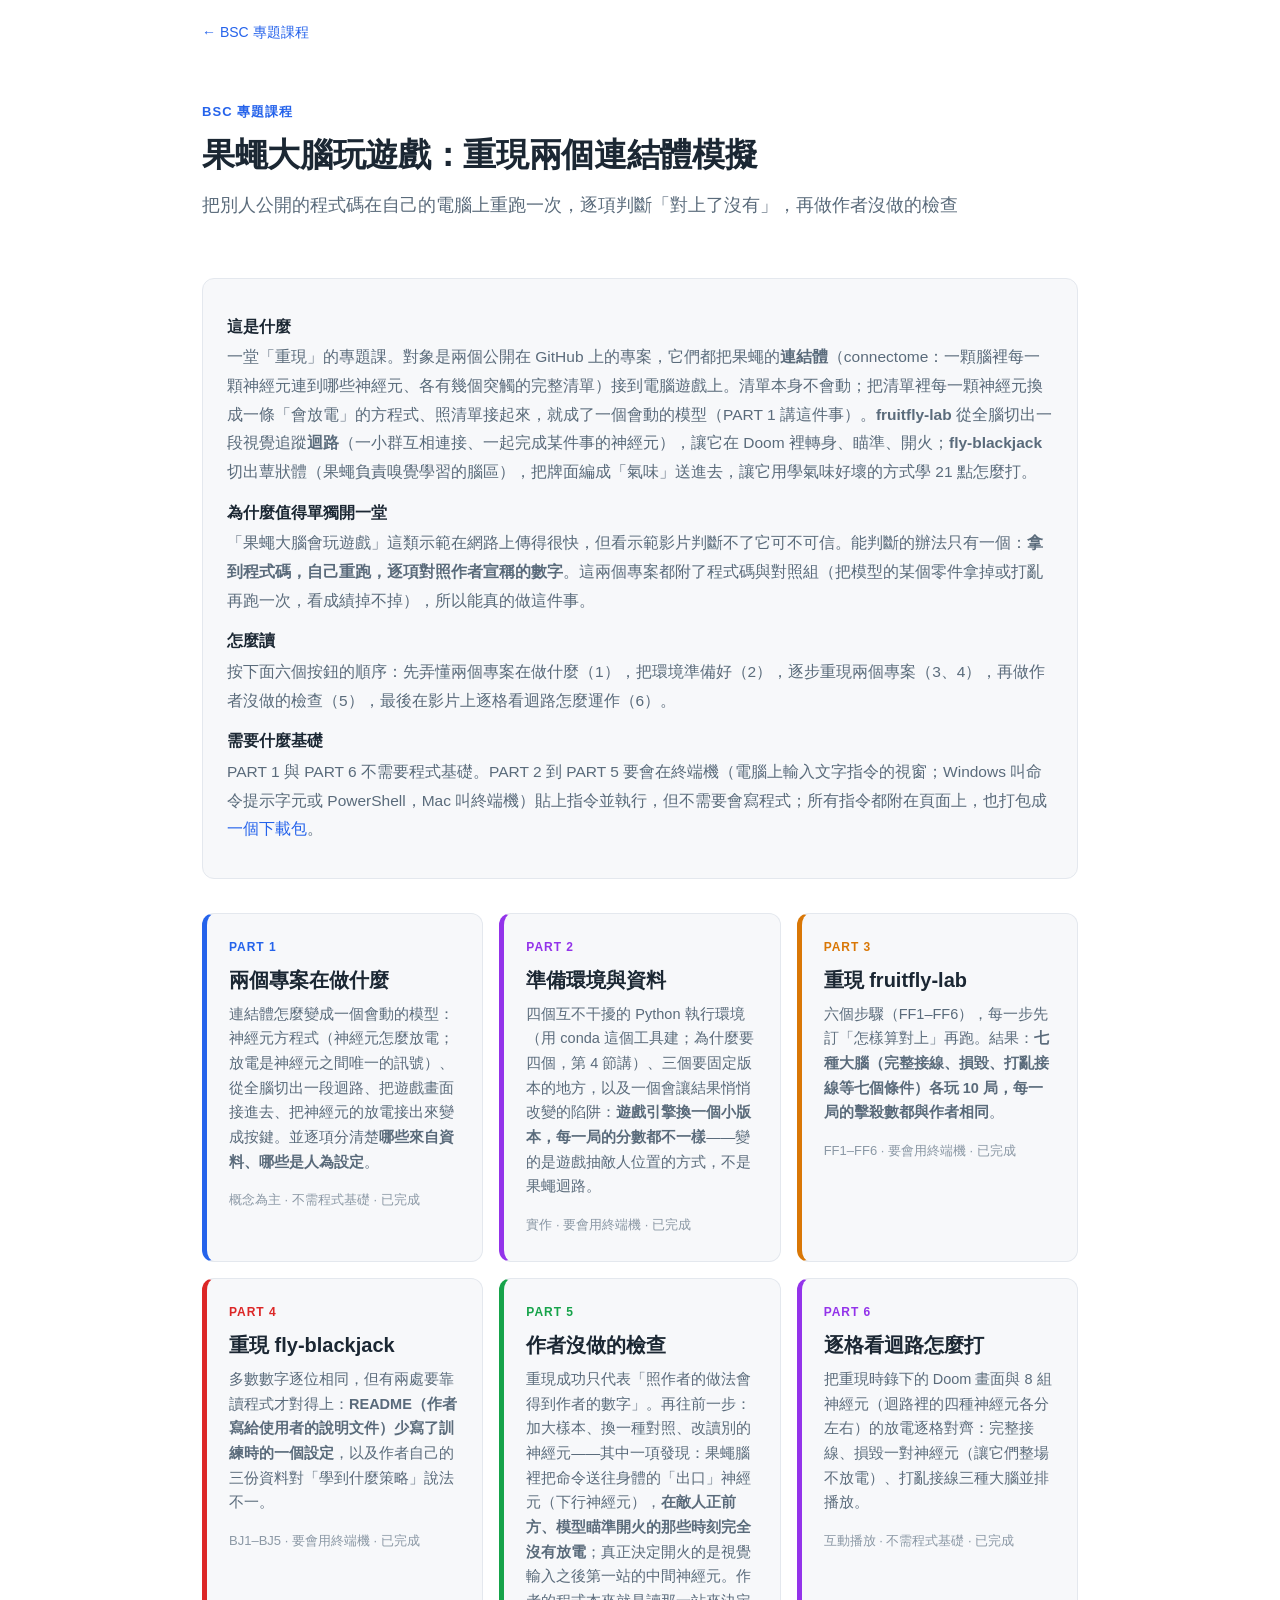
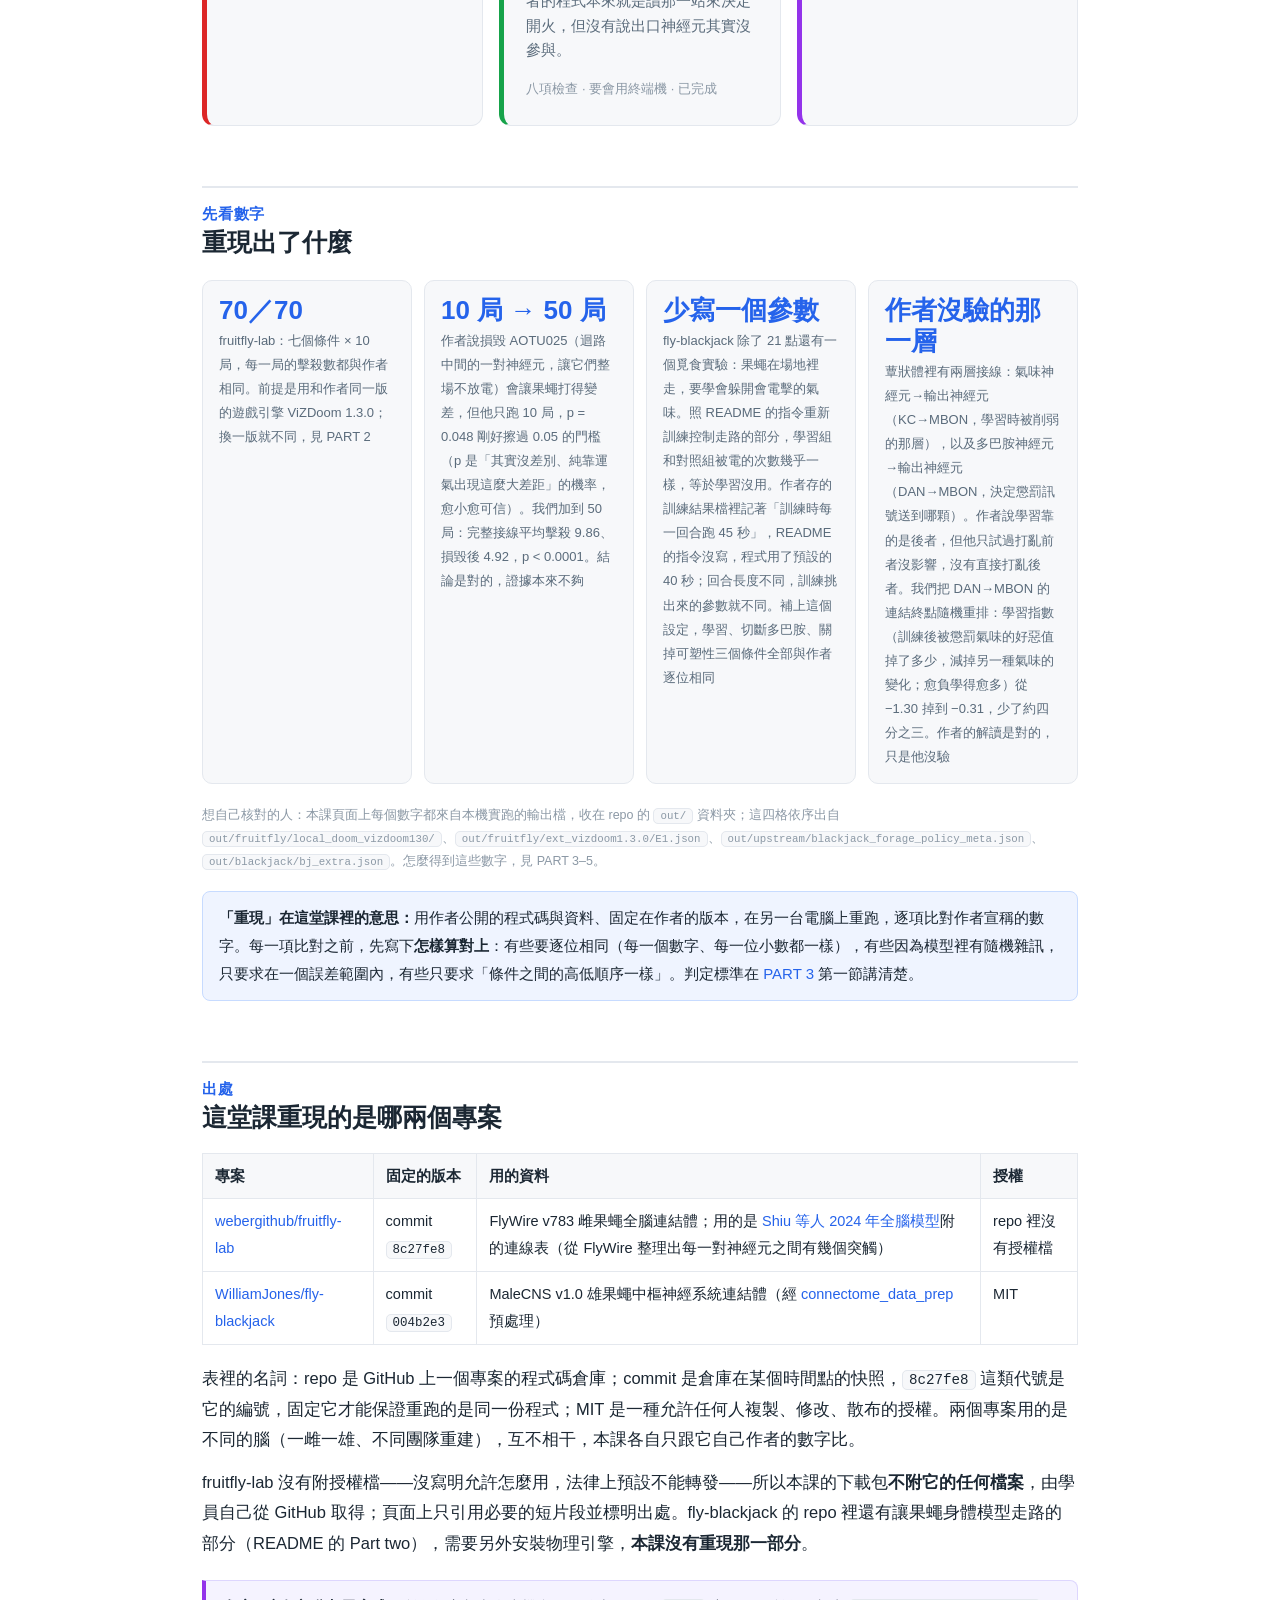
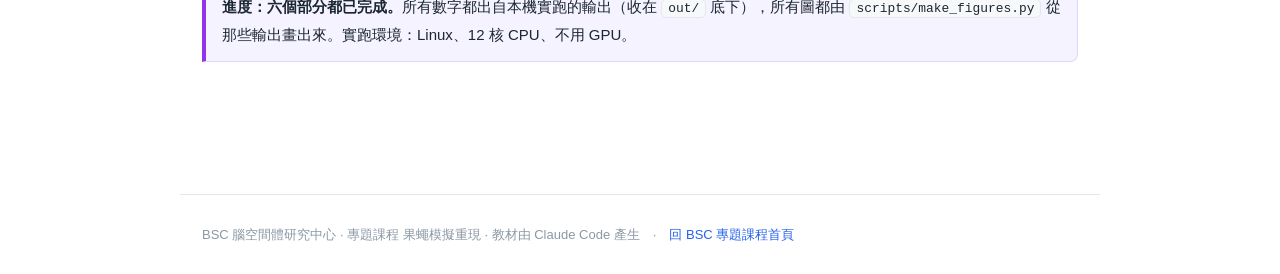
==== commit 73cd9724: "connectome 中文統一改為「連結體」（使用者 2026-10-16 決定）：七頁、README、pack/README（重打包）、content_audit、_notes 名詞表 Co-Aut" ====
--- a/index.html
+++ b/index.html
@@ -3,14 +3,14 @@
 <head>
 <meta charset="utf-8">
 <meta name="viewport" content="width=device-width, initial-scale=1">
-<title>果蠅大腦玩遊戲：重現兩個連線體模擬｜BSC 專題課程</title>
+<title>果蠅大腦玩遊戲：重現兩個連結體模擬｜BSC 專題課程</title>
 <link rel="stylesheet" href="assets/flysimu.css">
 </head>
 <body>
 <div class="crumb"><a href="https://marginli.github.io/bsc-topics/">← BSC 專題課程</a></div>
 <header class="hero">
   <p class="eyebrow">BSC 專題課程</p>
-  <h1>果蠅大腦玩遊戲：重現兩個連線體模擬</h1>
+  <h1>果蠅大腦玩遊戲：重現兩個連結體模擬</h1>
   <p class="subtitle">把別人公開的程式碼在自己的電腦上重跑一次，逐項判斷「對上了沒有」，再做作者沒做的檢查</p>
 </header>
 
@@ -18,7 +18,7 @@
 
   <div class="intro"><dl>
     <dt>這是什麼</dt>
-    <dd>一堂「重現」的專題課。對象是兩個公開在 GitHub 上的專案，它們都把果蠅的<b>連線體</b>（connectome：一顆腦裡每一顆神經元連到哪些神經元、各有幾個突觸的完整清單）接到電腦遊戲上。清單本身不會動；把清單裡每一顆神經元換成一條「會放電」的方程式、照清單接起來，就成了一個會動的模型（PART 1 講這件事）。<b>fruitfly-lab</b> 從全腦切出一段視覺追蹤<b>迴路</b>（一小群互相連接、一起完成某件事的神經元），讓它在 Doom 裡轉身、瞄準、開火；<b>fly-blackjack</b> 切出蕈狀體（果蠅負責嗅覺學習的腦區），把牌面編成「氣味」送進去，讓它用學氣味好壞的方式學 21 點怎麼打。</dd>
+    <dd>一堂「重現」的專題課。對象是兩個公開在 GitHub 上的專案，它們都把果蠅的<b>連結體</b>（connectome：一顆腦裡每一顆神經元連到哪些神經元、各有幾個突觸的完整清單）接到電腦遊戲上。清單本身不會動；把清單裡每一顆神經元換成一條「會放電」的方程式、照清單接起來，就成了一個會動的模型（PART 1 講這件事）。<b>fruitfly-lab</b> 從全腦切出一段視覺追蹤<b>迴路</b>（一小群互相連接、一起完成某件事的神經元），讓它在 Doom 裡轉身、瞄準、開火；<b>fly-blackjack</b> 切出蕈狀體（果蠅負責嗅覺學習的腦區），把牌面編成「氣味」送進去，讓它用學氣味好壞的方式學 21 點怎麼打。</dd>
     <dt>為什麼值得單獨開一堂</dt>
     <dd>「果蠅大腦會玩遊戲」這類示範在網路上傳得很快，但看示範影片判斷不了它可不可信。能判斷的辦法只有一個：<b>拿到程式碼，自己重跑，逐項對照作者宣稱的數字</b>。這兩個專案都附了程式碼與對照組（把模型的某個零件拿掉或打亂再跑一次，看成績掉不掉），所以能真的做這件事。</dd>
     <dt>怎麼讀</dt>
@@ -31,7 +31,7 @@
     <a class="btn c1" href="part1-what.html">
       <span class="no">PART 1</span>
       <span class="t">兩個專案在做什麼</span>
-      <p class="s">連線體怎麼變成一個會動的模型：神經元方程式（神經元怎麼放電；放電是神經元之間唯一的訊號）、從全腦切出一段迴路、把遊戲畫面接進去、把神經元的放電接出來變成按鍵。並逐項分清楚<b>哪些來自資料、哪些是人為設定</b>。</p>
+      <p class="s">連結體怎麼變成一個會動的模型：神經元方程式（神經元怎麼放電；放電是神經元之間唯一的訊號）、從全腦切出一段迴路、把遊戲畫面接進去、把神經元的放電接出來變成按鍵。並逐項分清楚<b>哪些來自資料、哪些是人為設定</b>。</p>
       <p class="m">概念為主 · 不需程式基礎 · 已完成</p>
     </a>
     <a class="btn c2" href="part2-setup.html">
@@ -84,8 +84,8 @@
   <div class="tblwrap">
   <table>
     <tr><th>專案</th><th>固定的版本</th><th>用的資料</th><th>授權</th></tr>
-    <tr><td><a href="https://github.com/webergithub/fruitfly-lab">webergithub/fruitfly-lab</a></td><td>commit <code>8c27fe8</code></td><td>FlyWire v783 雌果蠅全腦連線體；用的是 <a href="https://github.com/philshiu/Drosophila_brain_model">Shiu 等人 2024 年全腦模型</a>附的連線表（從 FlyWire 整理出每一對神經元之間有幾個突觸）</td><td>repo 裡沒有授權檔</td></tr>
-    <tr><td><a href="https://github.com/WilliamJones/fly-blackjack">WilliamJones/fly-blackjack</a></td><td>commit <code>004b2e3</code></td><td>MaleCNS v1.0 雄果蠅中樞神經系統連線體（經 <a href="https://github.com/YijieYin/connectome_data_prep">connectome_data_prep</a> 預處理）</td><td>MIT</td></tr>
+    <tr><td><a href="https://github.com/webergithub/fruitfly-lab">webergithub/fruitfly-lab</a></td><td>commit <code>8c27fe8</code></td><td>FlyWire v783 雌果蠅全腦連結體；用的是 <a href="https://github.com/philshiu/Drosophila_brain_model">Shiu 等人 2024 年全腦模型</a>附的連線表（從 FlyWire 整理出每一對神經元之間有幾個突觸）</td><td>repo 裡沒有授權檔</td></tr>
+    <tr><td><a href="https://github.com/WilliamJones/fly-blackjack">WilliamJones/fly-blackjack</a></td><td>commit <code>004b2e3</code></td><td>MaleCNS v1.0 雄果蠅中樞神經系統連結體（經 <a href="https://github.com/YijieYin/connectome_data_prep">connectome_data_prep</a> 預處理）</td><td>MIT</td></tr>
   </table>
   </div>
   <p>表裡的名詞：repo 是 GitHub 上一個專案的程式碼倉庫；commit 是倉庫在某個時間點的快照，<code>8c27fe8</code> 這類代號是它的編號，固定它才能保證重跑的是同一份程式；MIT 是一種允許任何人複製、修改、散布的授權。兩個專案用的是不同的腦（一雌一雄、不同團隊重建），互不相干，本課各自只跟它自己作者的數字比。</p>
--- a/assets/flysimu.css
+++ b/assets/flysimu.css
@@ -226,3 +226,9 @@
 
 /* 行內的長路徑（out/fruitfly/...）在手機上要能斷行，否則整頁會橫向捲動；pre 區塊仍然水平捲動 */
 :not(pre) > code{overflow-wrap:anywhere}
+
+/* ── 實況節錄：終端機輸出原文（出自 out/ 的 log）── */
+.shot{margin:22px 0}
+.shot pre{margin:0; font-size:12.8px; line-height:1.55}
+.shot figcaption{font-size:14px; color:var(--soft); line-height:1.7; margin-top:9px}
+.shot figcaption b{color:var(--ink)}
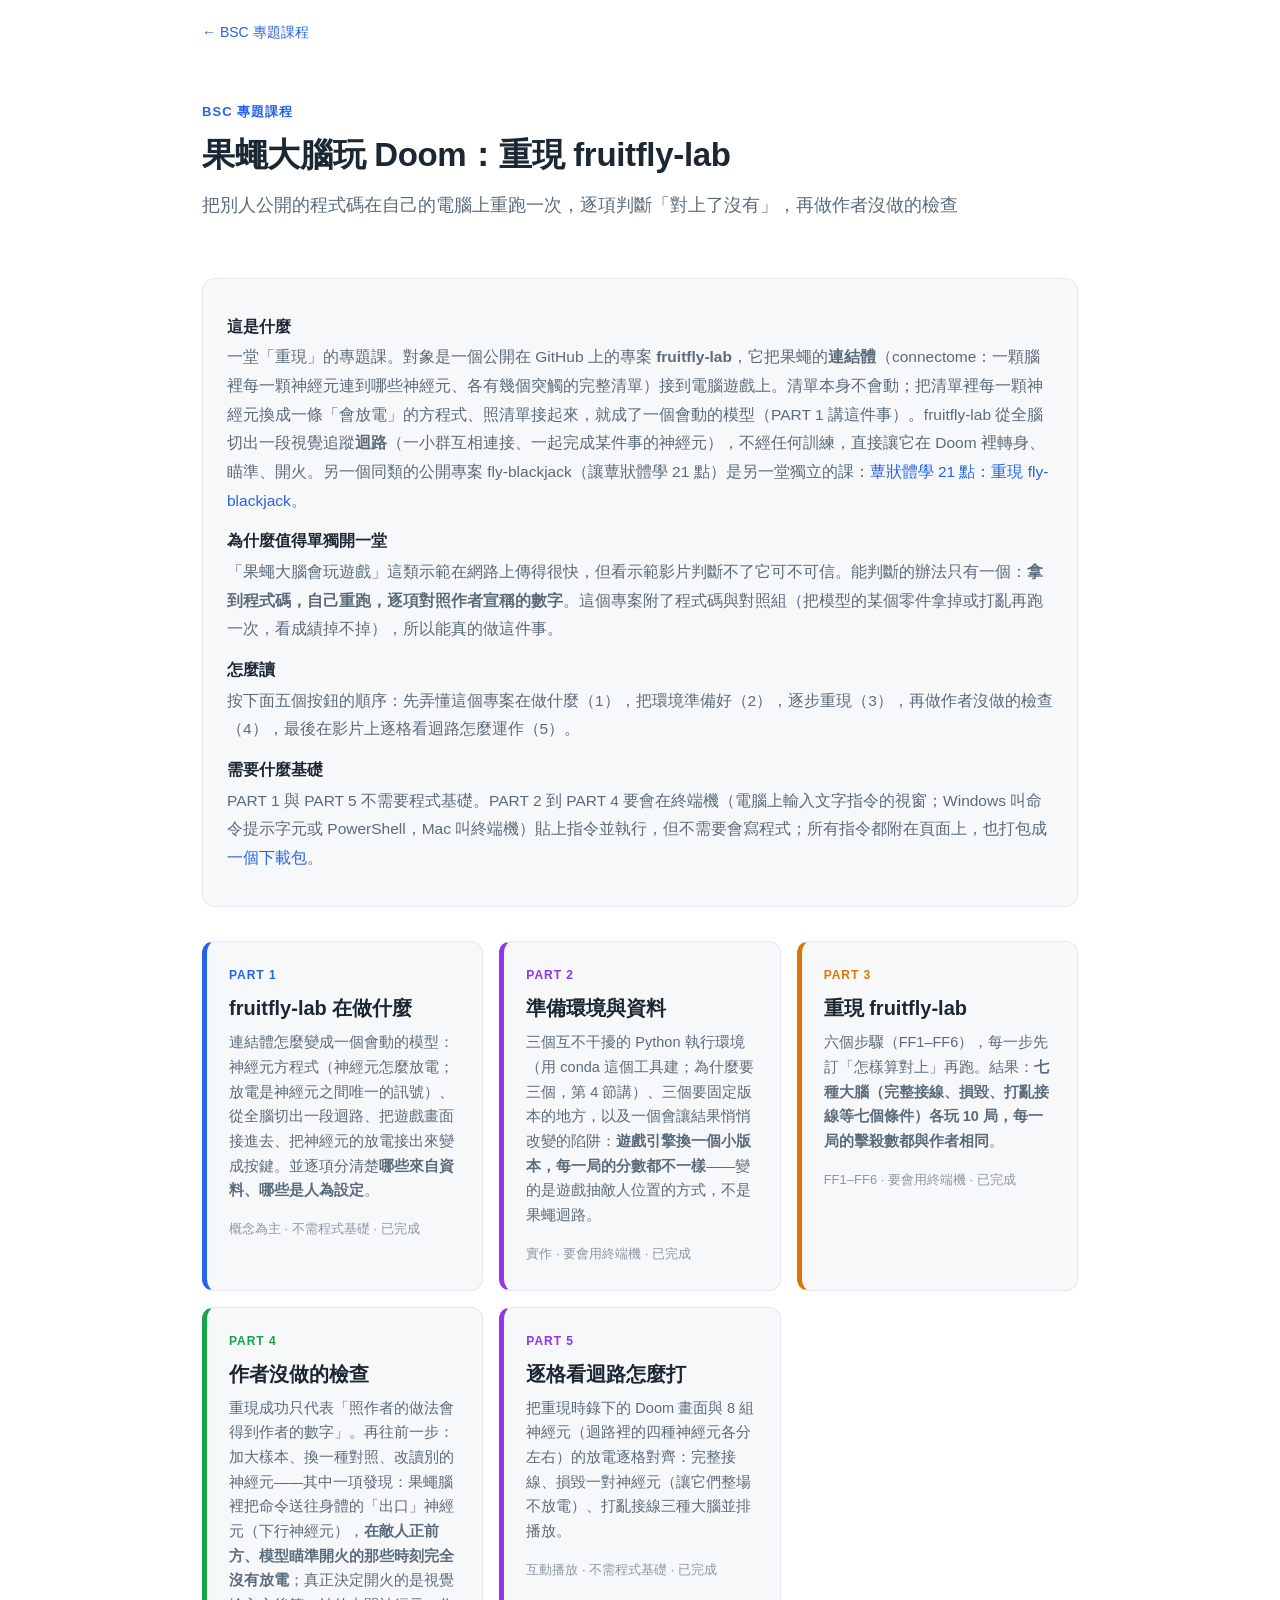
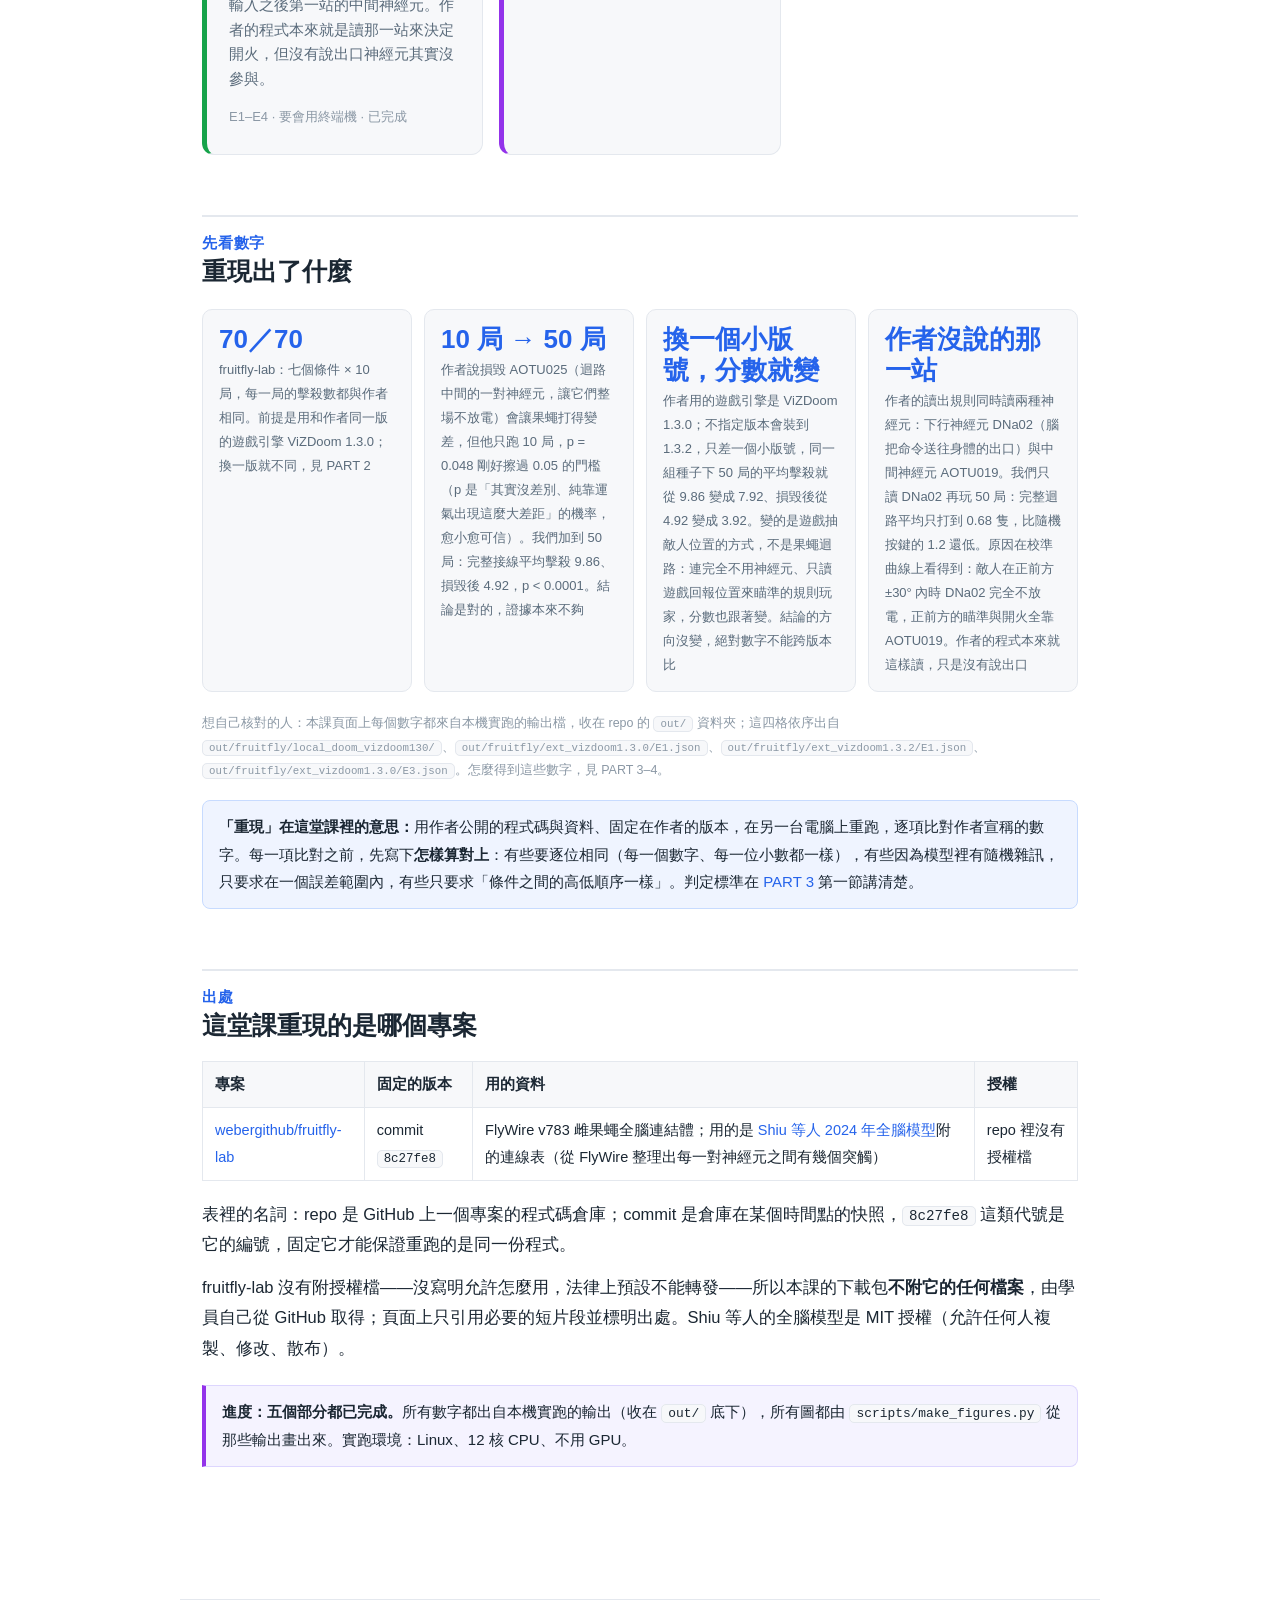
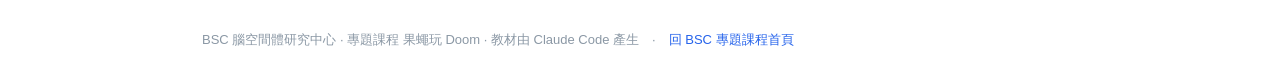
==== commit d4745b52: "拆課：本站改為只講 fruitfly-lab 的「果蠅大腦玩 Doom」（五個 PART，21 點移到 bsc-flyblackjack）；下載包拆成 flydoom-code.zip 並重做可攜測試" ====
--- a/index.html
+++ b/index.html
@@ -3,14 +3,14 @@
 <head>
 <meta charset="utf-8">
 <meta name="viewport" content="width=device-width, initial-scale=1">
-<title>果蠅大腦玩遊戲：重現兩個連結體模擬｜BSC 專題課程</title>
+<title>果蠅大腦玩 Doom：重現 fruitfly-lab｜BSC 專題課程</title>
 <link rel="stylesheet" href="assets/flysimu.css">
 </head>
 <body>
 <div class="crumb"><a href="https://marginli.github.io/bsc-topics/">← BSC 專題課程</a></div>
 <header class="hero">
   <p class="eyebrow">BSC 專題課程</p>
-  <h1>果蠅大腦玩遊戲：重現兩個連結體模擬</h1>
+  <h1>果蠅大腦玩 Doom：重現 fruitfly-lab</h1>
   <p class="subtitle">把別人公開的程式碼在自己的電腦上重跑一次，逐項判斷「對上了沒有」，再做作者沒做的檢查</p>
 </header>
 
@@ -18,26 +18,26 @@
 
   <div class="intro"><dl>
     <dt>這是什麼</dt>
-    <dd>一堂「重現」的專題課。對象是兩個公開在 GitHub 上的專案，它們都把果蠅的<b>連結體</b>（connectome：一顆腦裡每一顆神經元連到哪些神經元、各有幾個突觸的完整清單）接到電腦遊戲上。清單本身不會動；把清單裡每一顆神經元換成一條「會放電」的方程式、照清單接起來，就成了一個會動的模型（PART 1 講這件事）。<b>fruitfly-lab</b> 從全腦切出一段視覺追蹤<b>迴路</b>（一小群互相連接、一起完成某件事的神經元），讓它在 Doom 裡轉身、瞄準、開火；<b>fly-blackjack</b> 切出蕈狀體（果蠅負責嗅覺學習的腦區），把牌面編成「氣味」送進去，讓它用學氣味好壞的方式學 21 點怎麼打。</dd>
+    <dd>一堂「重現」的專題課。對象是一個公開在 GitHub 上的專案 <b>fruitfly-lab</b>，它把果蠅的<b>連結體</b>（connectome：一顆腦裡每一顆神經元連到哪些神經元、各有幾個突觸的完整清單）接到電腦遊戲上。清單本身不會動；把清單裡每一顆神經元換成一條「會放電」的方程式、照清單接起來，就成了一個會動的模型（PART 1 講這件事）。fruitfly-lab 從全腦切出一段視覺追蹤<b>迴路</b>（一小群互相連接、一起完成某件事的神經元），不經任何訓練，直接讓它在 Doom 裡轉身、瞄準、開火。另一個同類的公開專案 fly-blackjack（讓蕈狀體學 21 點）是另一堂獨立的課：<a href="https://marginli.github.io/bsc-flyblackjack/">蕈狀體學 21 點：重現 fly-blackjack</a>。</dd>
     <dt>為什麼值得單獨開一堂</dt>
-    <dd>「果蠅大腦會玩遊戲」這類示範在網路上傳得很快，但看示範影片判斷不了它可不可信。能判斷的辦法只有一個：<b>拿到程式碼，自己重跑，逐項對照作者宣稱的數字</b>。這兩個專案都附了程式碼與對照組（把模型的某個零件拿掉或打亂再跑一次，看成績掉不掉），所以能真的做這件事。</dd>
+    <dd>「果蠅大腦會玩遊戲」這類示範在網路上傳得很快，但看示範影片判斷不了它可不可信。能判斷的辦法只有一個：<b>拿到程式碼，自己重跑，逐項對照作者宣稱的數字</b>。這個專案附了程式碼與對照組（把模型的某個零件拿掉或打亂再跑一次，看成績掉不掉），所以能真的做這件事。</dd>
     <dt>怎麼讀</dt>
-    <dd>按下面六個按鈕的順序：先弄懂兩個專案在做什麼（1），把環境準備好（2），逐步重現兩個專案（3、4），再做作者沒做的檢查（5），最後在影片上逐格看迴路怎麼運作（6）。</dd>
+    <dd>按下面五個按鈕的順序：先弄懂這個專案在做什麼（1），把環境準備好（2），逐步重現（3），再做作者沒做的檢查（4），最後在影片上逐格看迴路怎麼運作（5）。</dd>
     <dt>需要什麼基礎</dt>
-    <dd>PART 1 與 PART 6 不需要程式基礎。PART 2 到 PART 5 要會在終端機（電腦上輸入文字指令的視窗；Windows 叫命令提示字元或 PowerShell，Mac 叫終端機）貼上指令並執行，但不需要會寫程式；所有指令都附在頁面上，也打包成<a href="downloads/flysimu-code.zip">一個下載包</a>。</dd>
+    <dd>PART 1 與 PART 5 不需要程式基礎。PART 2 到 PART 4 要會在終端機（電腦上輸入文字指令的視窗；Windows 叫命令提示字元或 PowerShell，Mac 叫終端機）貼上指令並執行，但不需要會寫程式；所有指令都附在頁面上，也打包成<a href="downloads/flydoom-code.zip">一個下載包</a>。</dd>
   </dl></div>
 
   <div class="btns">
     <a class="btn c1" href="part1-what.html">
       <span class="no">PART 1</span>
-      <span class="t">兩個專案在做什麼</span>
+      <span class="t">fruitfly-lab 在做什麼</span>
       <p class="s">連結體怎麼變成一個會動的模型：神經元方程式（神經元怎麼放電；放電是神經元之間唯一的訊號）、從全腦切出一段迴路、把遊戲畫面接進去、把神經元的放電接出來變成按鍵。並逐項分清楚<b>哪些來自資料、哪些是人為設定</b>。</p>
       <p class="m">概念為主 · 不需程式基礎 · 已完成</p>
     </a>
     <a class="btn c2" href="part2-setup.html">
       <span class="no">PART 2</span>
       <span class="t">準備環境與資料</span>
-      <p class="s">四個互不干擾的 Python 執行環境（用 conda 這個工具建；為什麼要四個，第 4 節講）、三個要固定版本的地方，以及一個會讓結果悄悄改變的陷阱：<b>遊戲引擎換一個小版本，每一局的分數都不一樣</b>——變的是遊戲抽敵人位置的方式，不是果蠅迴路。</p>
+      <p class="s">三個互不干擾的 Python 執行環境（用 conda 這個工具建；為什麼要三個，第 4 節講）、三個要固定版本的地方，以及一個會讓結果悄悄改變的陷阱：<b>遊戲引擎換一個小版本，每一局的分數都不一樣</b>——變的是遊戲抽敵人位置的方式，不是果蠅迴路。</p>
       <p class="m">實作 · 要會用終端機 · 已完成</p>
     </a>
     <a class="btn c4" href="part3-fruitfly.html">
@@ -46,20 +46,14 @@
       <p class="s">六個步驟（FF1–FF6），每一步先訂「怎樣算對上」再跑。結果：<b>七種大腦（完整接線、損毀、打亂接線等七個條件）各玩 10 局，每一局的擊殺數都與作者相同</b>。</p>
       <p class="m">FF1–FF6 · 要會用終端機 · 已完成</p>
     </a>
-    <a class="btn c5" href="part4-blackjack.html">
+    <a class="btn c3" href="part4-checks.html">
       <span class="no">PART 4</span>
-      <span class="t">重現 fly-blackjack</span>
-      <p class="s">多數數字逐位相同，但有兩處要靠讀程式才對得上：<b>README（作者寫給使用者的說明文件）少寫了訓練時的一個設定</b>，以及作者自己的三份資料對「學到什麼策略」說法不一。</p>
-      <p class="m">BJ1–BJ5 · 要會用終端機 · 已完成</p>
-    </a>
-    <a class="btn c3" href="part5-checks.html">
-      <span class="no">PART 5</span>
       <span class="t">作者沒做的檢查</span>
       <p class="s">重現成功只代表「照作者的做法會得到作者的數字」。再往前一步：加大樣本、換一種對照、改讀別的神經元——其中一項發現：果蠅腦裡把命令送往身體的「出口」神經元（下行神經元），<b>在敵人正前方、模型瞄準開火的那些時刻完全沒有放電</b>；真正決定開火的是視覺輸入之後第一站的中間神經元。作者的程式本來就是讀那一站來決定開火，但沒有說出口神經元其實沒參與。</p>
-      <p class="m">八項檢查 · 要會用終端機 · 已完成</p>
+      <p class="m">E1–E4 · 要會用終端機 · 已完成</p>
     </a>
-    <a class="btn c2" href="part6-demo.html">
-      <span class="no">PART 6</span>
+    <a class="btn c2" href="part5-demo.html">
+      <span class="no">PART 5</span>
       <span class="t">逐格看迴路怎麼打</span>
       <p class="s">把重現時錄下的 Doom 畫面與 8 組神經元（迴路裡的四種神經元各分左右）的放電逐格對齊：完整接線、損毀一對神經元（讓它們整場不放電）、打亂接線三種大腦並排播放。</p>
       <p class="m">互動播放 · 不需程式基礎 · 已完成</p>
@@ -70,32 +64,31 @@
   <div class="statgrid">
     <div class="stat"><div class="v">70／70</div><div class="k">fruitfly-lab：七個條件 × 10 局，每一局的擊殺數都與作者相同。前提是用和作者同一版的遊戲引擎 ViZDoom 1.3.0；換一版就不同，見 PART 2</div></div>
     <div class="stat"><div class="v">10 局 → 50 局</div><div class="k">作者說損毀 AOTU025（迴路中間的一對神經元，讓它們整場不放電）會讓果蠅打得變差，但他只跑 10 局，p = 0.048 剛好擦過 0.05 的門檻（p 是「其實沒差別、純靠運氣出現這麼大差距」的機率，愈小愈可信）。我們加到 50 局：完整接線平均擊殺 9.86、損毀後 4.92，p &lt; 0.0001。結論是對的，證據本來不夠</div></div>
-    <div class="stat"><div class="v">少寫一個參數</div><div class="k">fly-blackjack 除了 21 點還有一個覓食實驗：果蠅在場地裡走，要學會躲開會電擊的氣味。照 README 的指令重新訓練控制走路的部分，學習組和對照組被電的次數幾乎一樣，等於學習沒用。作者存的訓練結果檔裡記著「訓練時每一回合跑 45 秒」，README 的指令沒寫，程式用了預設的 40 秒；回合長度不同，訓練挑出來的參數就不同。補上這個設定，學習、切斷多巴胺、關掉可塑性三個條件全部與作者逐位相同</div></div>
-    <div class="stat"><div class="v">作者沒驗的那一層</div><div class="k">蕈狀體裡有兩層接線：氣味神經元→輸出神經元（KC→MBON，學習時被削弱的那層），以及多巴胺神經元→輸出神經元（DAN→MBON，決定懲罰訊號送到哪顆）。作者說學習靠的是後者，但他只試過打亂前者沒影響，沒有直接打亂後者。我們把 DAN→MBON 的連結終點隨機重排：學習指數（訓練後被懲罰氣味的好惡值掉了多少，減掉另一種氣味的變化；愈負學得愈多）從 −1.30 掉到 −0.31，少了約四分之三。作者的解讀是對的，只是他沒驗</div></div>
+    <div class="stat"><div class="v">換一個小版號，分數就變</div><div class="k">作者用的遊戲引擎是 ViZDoom 1.3.0；不指定版本會裝到 1.3.2，只差一個小版號，同一組種子下 50 局的平均擊殺就從 9.86 變成 7.92、損毀後從 4.92 變成 3.92。變的是遊戲抽敵人位置的方式，不是果蠅迴路：連完全不用神經元、只讀遊戲回報位置來瞄準的規則玩家，分數也跟著變。結論的方向沒變，絕對數字不能跨版本比</div></div>
+    <div class="stat"><div class="v">作者沒說的那一站</div><div class="k">作者的讀出規則同時讀兩種神經元：下行神經元 DNa02（腦把命令送往身體的出口）與中間神經元 AOTU019。我們只讀 DNa02 再玩 50 局：完整迴路平均只打到 0.68 隻，比隨機按鍵的 1.2 還低。原因在校準曲線上看得到：敵人在正前方 ±30° 內時 DNa02 完全不放電，正前方的瞄準與開火全靠 AOTU019。作者的程式本來就這樣讀，只是沒有說出口</div></div>
   </div>
 
-  <p class="figsrc">想自己核對的人：本課頁面上每個數字都來自本機實跑的輸出檔，收在 repo 的 <code>out/</code> 資料夾；這四格依序出自 <code>out/fruitfly/local_doom_vizdoom130/</code>、<code>out/fruitfly/ext_vizdoom1.3.0/E1.json</code>、<code>out/upstream/blackjack_forage_policy_meta.json</code>、<code>out/blackjack/bj_extra.json</code>。怎麼得到這些數字，見 PART 3–5。</p>
+  <p class="figsrc">想自己核對的人：本課頁面上每個數字都來自本機實跑的輸出檔，收在 repo 的 <code>out/</code> 資料夾；這四格依序出自 <code>out/fruitfly/local_doom_vizdoom130/</code>、<code>out/fruitfly/ext_vizdoom1.3.0/E1.json</code>、<code>out/fruitfly/ext_vizdoom1.3.2/E1.json</code>、<code>out/fruitfly/ext_vizdoom1.3.0/E3.json</code>。怎麼得到這些數字，見 PART 3–4。</p>
 
   <div class="note">
     <b>「重現」在這堂課裡的意思：</b>用作者公開的程式碼與資料、固定在作者的版本，在另一台電腦上重跑，逐項比對作者宣稱的數字。每一項比對之前，先寫下<b>怎樣算對上</b>：有些要逐位相同（每一個數字、每一位小數都一樣），有些因為模型裡有隨機雜訊，只要求在一個誤差範圍內，有些只要求「條件之間的高低順序一樣」。判定標準在 <a href="part3-fruitfly.html">PART 3</a> 第一節講清楚。
   </div>
 
-  <h2><span class="pt">出處</span>這堂課重現的是哪兩個專案</h2>
+  <h2><span class="pt">出處</span>這堂課重現的是哪個專案</h2>
   <div class="tblwrap">
   <table>
     <tr><th>專案</th><th>固定的版本</th><th>用的資料</th><th>授權</th></tr>
     <tr><td><a href="https://github.com/webergithub/fruitfly-lab">webergithub/fruitfly-lab</a></td><td>commit <code>8c27fe8</code></td><td>FlyWire v783 雌果蠅全腦連結體；用的是 <a href="https://github.com/philshiu/Drosophila_brain_model">Shiu 等人 2024 年全腦模型</a>附的連線表（從 FlyWire 整理出每一對神經元之間有幾個突觸）</td><td>repo 裡沒有授權檔</td></tr>
-    <tr><td><a href="https://github.com/WilliamJones/fly-blackjack">WilliamJones/fly-blackjack</a></td><td>commit <code>004b2e3</code></td><td>MaleCNS v1.0 雄果蠅中樞神經系統連結體（經 <a href="https://github.com/YijieYin/connectome_data_prep">connectome_data_prep</a> 預處理）</td><td>MIT</td></tr>
   </table>
   </div>
-  <p>表裡的名詞：repo 是 GitHub 上一個專案的程式碼倉庫；commit 是倉庫在某個時間點的快照，<code>8c27fe8</code> 這類代號是它的編號，固定它才能保證重跑的是同一份程式；MIT 是一種允許任何人複製、修改、散布的授權。兩個專案用的是不同的腦（一雌一雄、不同團隊重建），互不相干，本課各自只跟它自己作者的數字比。</p>
-  <p>fruitfly-lab 沒有附授權檔——沒寫明允許怎麼用，法律上預設不能轉發——所以本課的下載包<b>不附它的任何檔案</b>，由學員自己從 GitHub 取得；頁面上只引用必要的短片段並標明出處。fly-blackjack 的 repo 裡還有讓果蠅身體模型走路的部分（README 的 Part two），需要另外安裝物理引擎，<b>本課沒有重現那一部分</b>。</p>
+  <p>表裡的名詞：repo 是 GitHub 上一個專案的程式碼倉庫；commit 是倉庫在某個時間點的快照，<code>8c27fe8</code> 這類代號是它的編號，固定它才能保證重跑的是同一份程式。</p>
+  <p>fruitfly-lab 沒有附授權檔——沒寫明允許怎麼用，法律上預設不能轉發——所以本課的下載包<b>不附它的任何檔案</b>，由學員自己從 GitHub 取得；頁面上只引用必要的短片段並標明出處。Shiu 等人的全腦模型是 MIT 授權（允許任何人複製、修改、散布）。</p>
 
   <div class="draft">
-    <b>進度：六個部分都已完成。</b>所有數字都出自本機實跑的輸出（收在 <code>out/</code> 底下），所有圖都由 <code>scripts/make_figures.py</code> 從那些輸出畫出來。實跑環境：Linux、12 核 CPU、不用 GPU。
+    <b>進度：五個部分都已完成。</b>所有數字都出自本機實跑的輸出（收在 <code>out/</code> 底下），所有圖都由 <code>scripts/make_figures.py</code> 從那些輸出畫出來。實跑環境：Linux、12 核 CPU、不用 GPU。
   </div>
 
 </div>
-<div class="foot">BSC 腦空間體研究中心 · 專題課程 果蠅模擬重現 · 教材由 Claude Code 產生　·　<a href="https://marginli.github.io/bsc-topics/">回 BSC 專題課程首頁</a></div>
+<div class="foot">BSC 腦空間體研究中心 · 專題課程 果蠅玩 Doom · 教材由 Claude Code 產生　·　<a href="https://marginli.github.io/bsc-topics/">回 BSC 專題課程首頁</a></div>
 </body>
 </html>
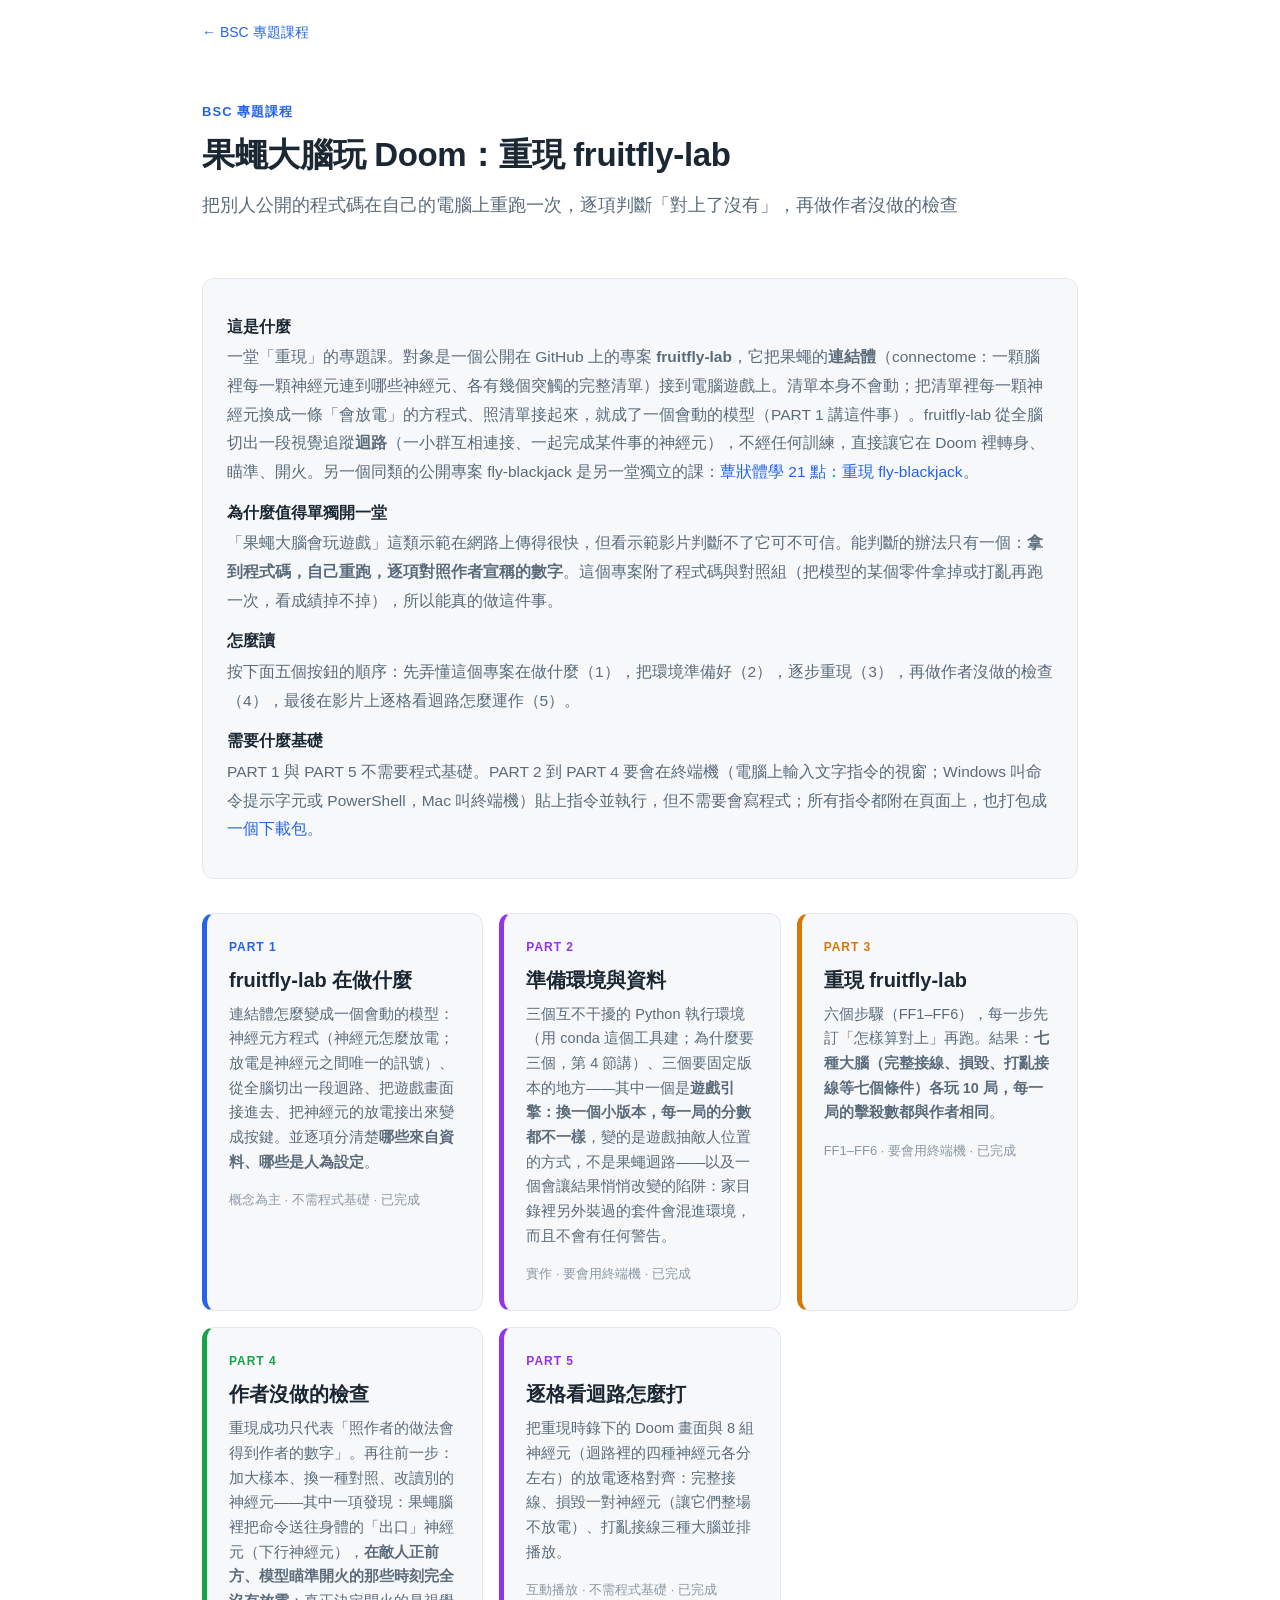
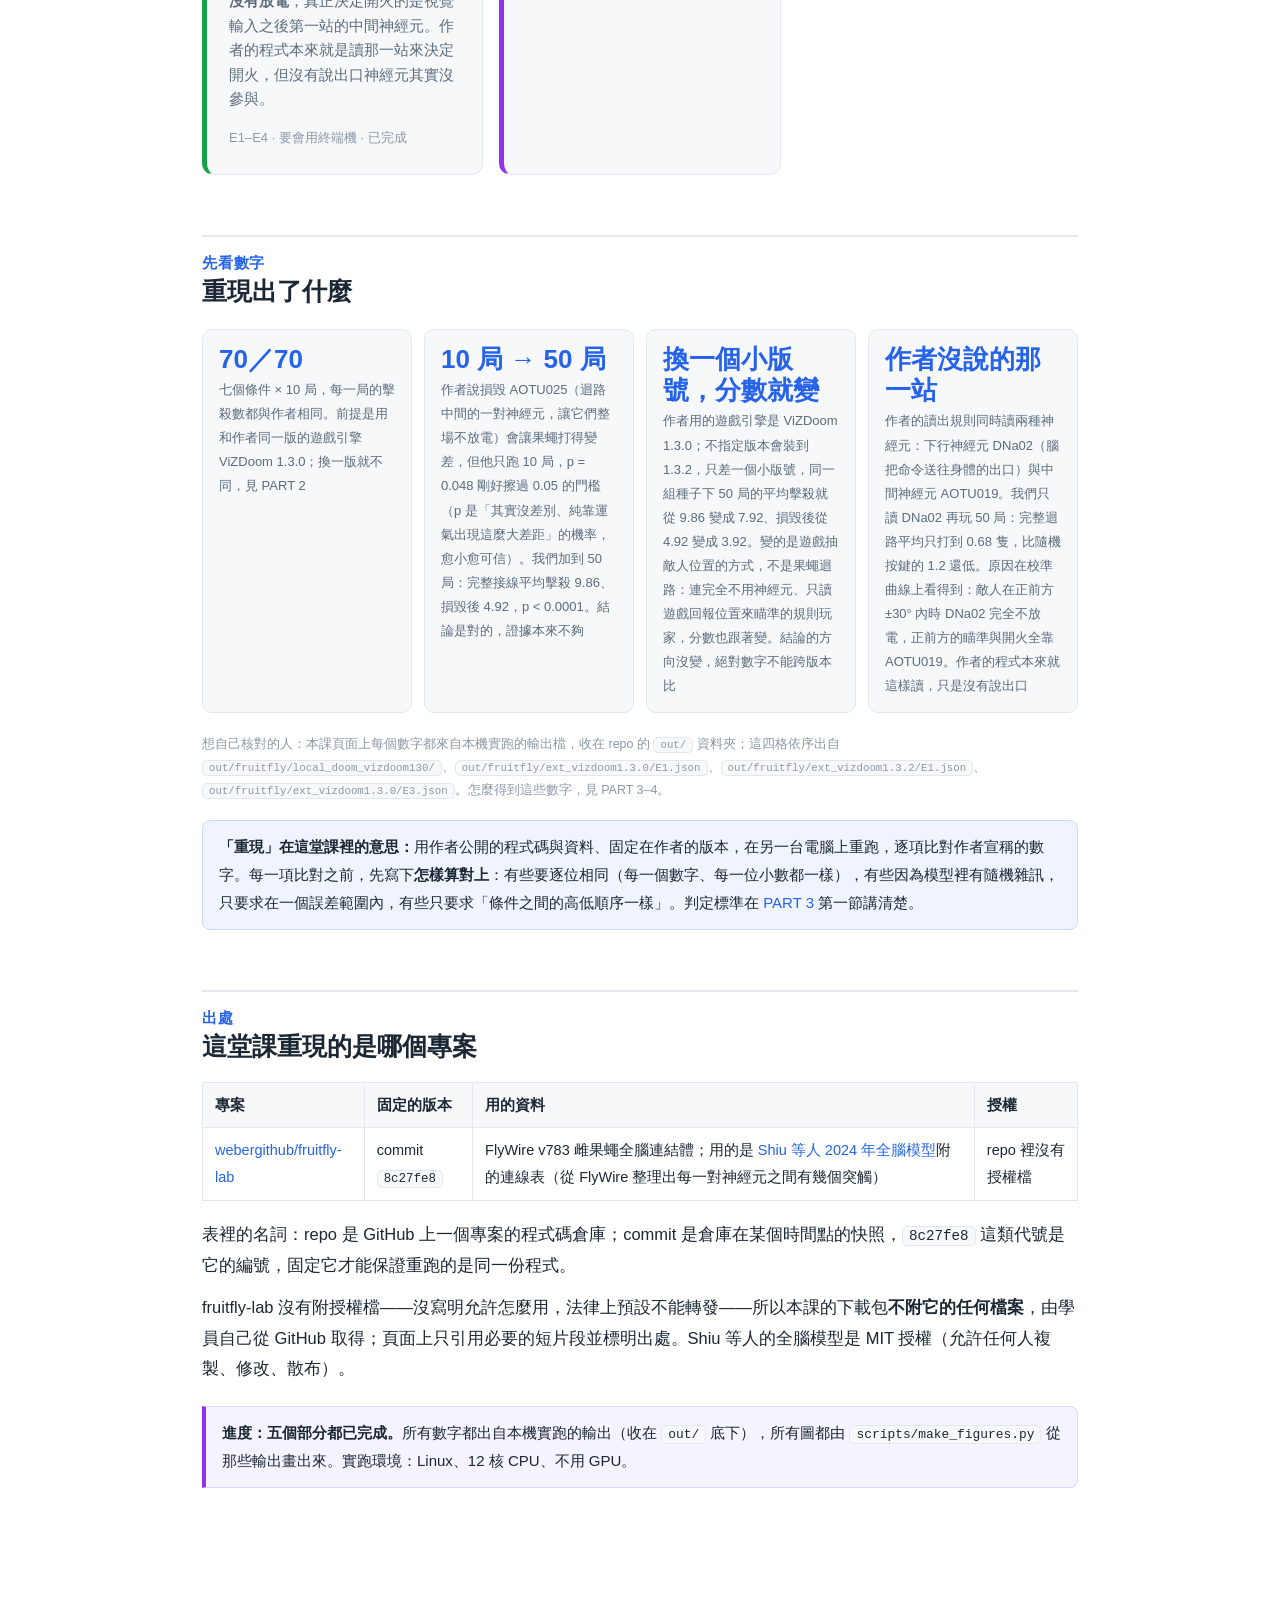
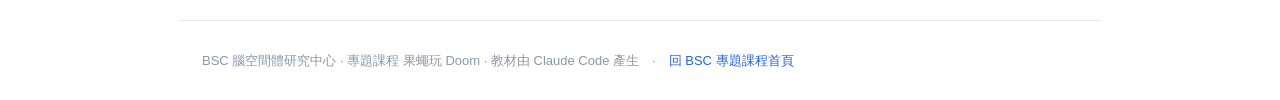
==== commit f1bd3c3b: "拆課後冷讀 17 條修正（PART 編號殘影、三局分道的格數、閾值沿用、環境分開的原因、E3 低於隨機等） Co-Authored-By: Claude Fable 5.1 <noreply@anth" ====
--- a/index.html
+++ b/index.html
@@ -18,7 +18,7 @@
 
   <div class="intro"><dl>
     <dt>這是什麼</dt>
-    <dd>一堂「重現」的專題課。對象是一個公開在 GitHub 上的專案 <b>fruitfly-lab</b>，它把果蠅的<b>連結體</b>（connectome：一顆腦裡每一顆神經元連到哪些神經元、各有幾個突觸的完整清單）接到電腦遊戲上。清單本身不會動；把清單裡每一顆神經元換成一條「會放電」的方程式、照清單接起來，就成了一個會動的模型（PART 1 講這件事）。fruitfly-lab 從全腦切出一段視覺追蹤<b>迴路</b>（一小群互相連接、一起完成某件事的神經元），不經任何訓練，直接讓它在 Doom 裡轉身、瞄準、開火。另一個同類的公開專案 fly-blackjack（讓蕈狀體學 21 點）是另一堂獨立的課：<a href="https://marginli.github.io/bsc-flyblackjack/">蕈狀體學 21 點：重現 fly-blackjack</a>。</dd>
+    <dd>一堂「重現」的專題課。對象是一個公開在 GitHub 上的專案 <b>fruitfly-lab</b>，它把果蠅的<b>連結體</b>（connectome：一顆腦裡每一顆神經元連到哪些神經元、各有幾個突觸的完整清單）接到電腦遊戲上。清單本身不會動；把清單裡每一顆神經元換成一條「會放電」的方程式、照清單接起來，就成了一個會動的模型（PART 1 講這件事）。fruitfly-lab 從全腦切出一段視覺追蹤<b>迴路</b>（一小群互相連接、一起完成某件事的神經元），不經任何訓練，直接讓它在 Doom 裡轉身、瞄準、開火。另一個同類的公開專案 fly-blackjack 是另一堂獨立的課：<a href="https://marginli.github.io/bsc-flyblackjack/">蕈狀體學 21 點：重現 fly-blackjack</a>。</dd>
     <dt>為什麼值得單獨開一堂</dt>
     <dd>「果蠅大腦會玩遊戲」這類示範在網路上傳得很快，但看示範影片判斷不了它可不可信。能判斷的辦法只有一個：<b>拿到程式碼，自己重跑，逐項對照作者宣稱的數字</b>。這個專案附了程式碼與對照組（把模型的某個零件拿掉或打亂再跑一次，看成績掉不掉），所以能真的做這件事。</dd>
     <dt>怎麼讀</dt>
@@ -37,7 +37,7 @@
     <a class="btn c2" href="part2-setup.html">
       <span class="no">PART 2</span>
       <span class="t">準備環境與資料</span>
-      <p class="s">三個互不干擾的 Python 執行環境（用 conda 這個工具建；為什麼要三個，第 4 節講）、三個要固定版本的地方，以及一個會讓結果悄悄改變的陷阱：<b>遊戲引擎換一個小版本，每一局的分數都不一樣</b>——變的是遊戲抽敵人位置的方式，不是果蠅迴路。</p>
+      <p class="s">三個互不干擾的 Python 執行環境（用 conda 這個工具建；為什麼要三個，第 4 節講）、三個要固定版本的地方——其中一個是<b>遊戲引擎：換一個小版本，每一局的分數都不一樣</b>，變的是遊戲抽敵人位置的方式，不是果蠅迴路——以及一個會讓結果悄悄改變的陷阱：家目錄裡另外裝過的套件會混進環境，而且不會有任何警告。</p>
       <p class="m">實作 · 要會用終端機 · 已完成</p>
     </a>
     <a class="btn c4" href="part3-fruitfly.html">
@@ -62,7 +62,7 @@
 
   <h2><span class="pt">先看數字</span>重現出了什麼</h2>
   <div class="statgrid">
-    <div class="stat"><div class="v">70／70</div><div class="k">fruitfly-lab：七個條件 × 10 局，每一局的擊殺數都與作者相同。前提是用和作者同一版的遊戲引擎 ViZDoom 1.3.0；換一版就不同，見 PART 2</div></div>
+    <div class="stat"><div class="v">70／70</div><div class="k">七個條件 × 10 局，每一局的擊殺數都與作者相同。前提是用和作者同一版的遊戲引擎 ViZDoom 1.3.0；換一版就不同，見 PART 2</div></div>
     <div class="stat"><div class="v">10 局 → 50 局</div><div class="k">作者說損毀 AOTU025（迴路中間的一對神經元，讓它們整場不放電）會讓果蠅打得變差，但他只跑 10 局，p = 0.048 剛好擦過 0.05 的門檻（p 是「其實沒差別、純靠運氣出現這麼大差距」的機率，愈小愈可信）。我們加到 50 局：完整接線平均擊殺 9.86、損毀後 4.92，p &lt; 0.0001。結論是對的，證據本來不夠</div></div>
     <div class="stat"><div class="v">換一個小版號，分數就變</div><div class="k">作者用的遊戲引擎是 ViZDoom 1.3.0；不指定版本會裝到 1.3.2，只差一個小版號，同一組種子下 50 局的平均擊殺就從 9.86 變成 7.92、損毀後從 4.92 變成 3.92。變的是遊戲抽敵人位置的方式，不是果蠅迴路：連完全不用神經元、只讀遊戲回報位置來瞄準的規則玩家，分數也跟著變。結論的方向沒變，絕對數字不能跨版本比</div></div>
     <div class="stat"><div class="v">作者沒說的那一站</div><div class="k">作者的讀出規則同時讀兩種神經元：下行神經元 DNa02（腦把命令送往身體的出口）與中間神經元 AOTU019。我們只讀 DNa02 再玩 50 局：完整迴路平均只打到 0.68 隻，比隨機按鍵的 1.2 還低。原因在校準曲線上看得到：敵人在正前方 ±30° 內時 DNa02 完全不放電，正前方的瞄準與開火全靠 AOTU019。作者的程式本來就這樣讀，只是沒有說出口</div></div>
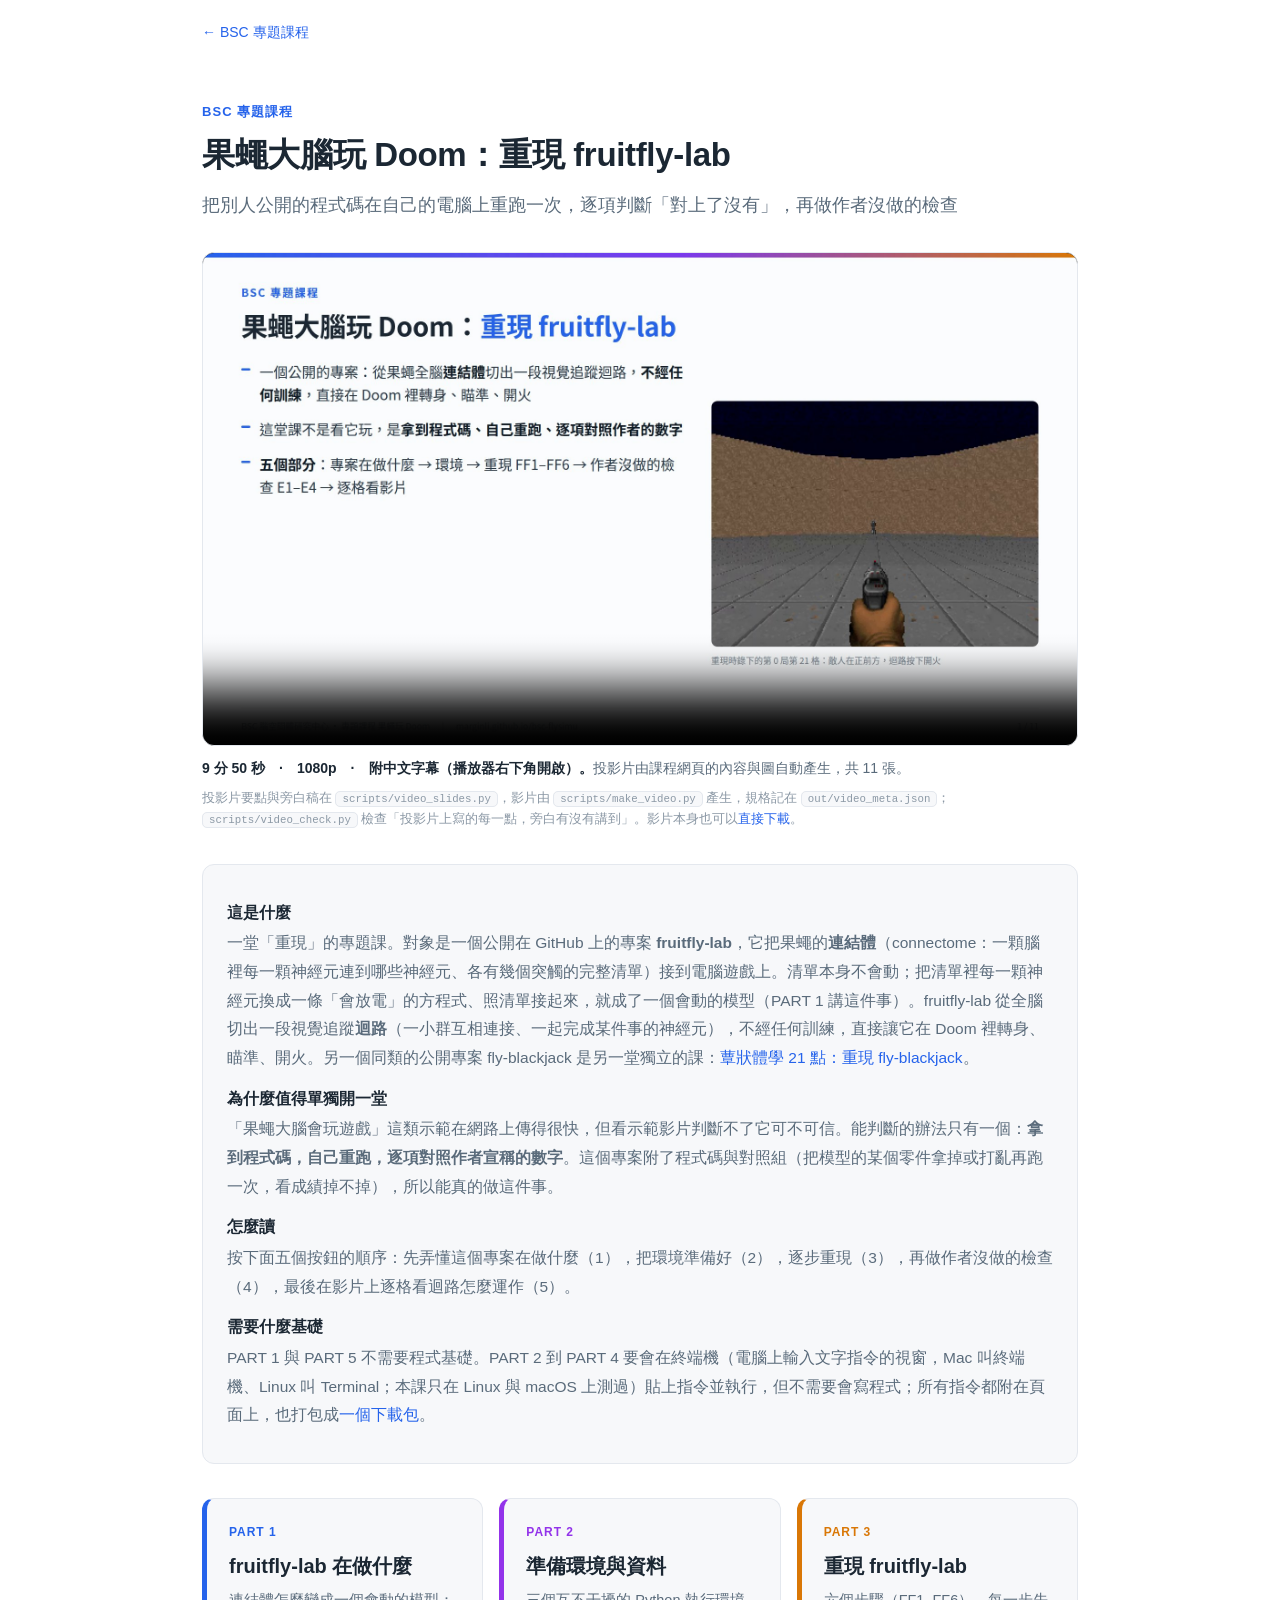
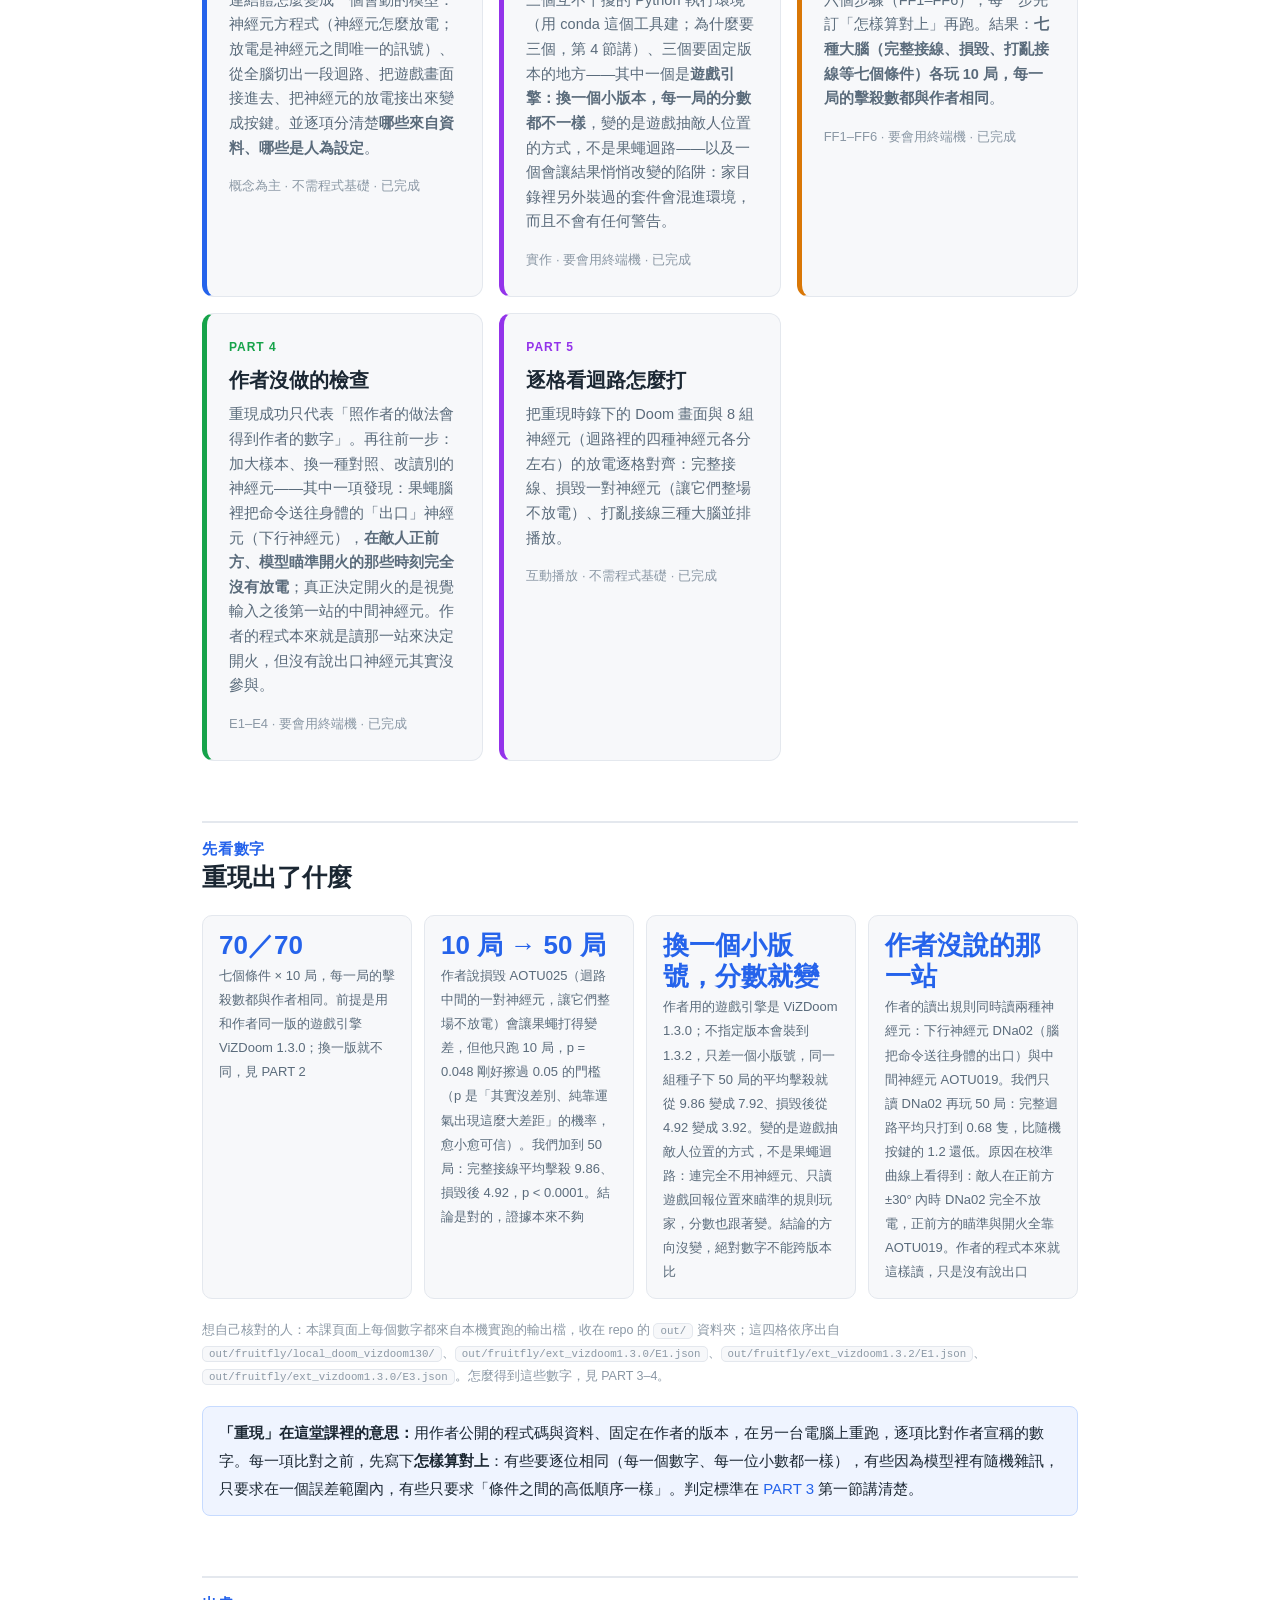
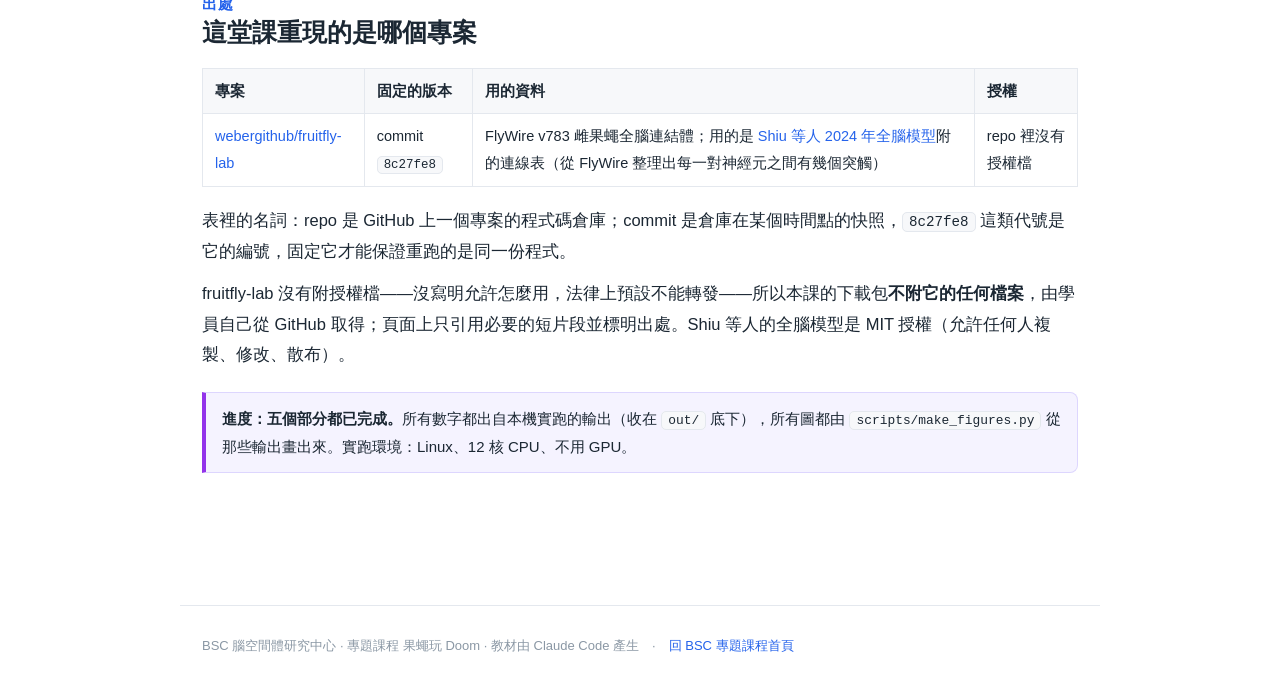
==== commit 918c592b: "首頁加 9 分 50 秒說明影片（11 張投影片、字幕、out/video_meta.json）與產生器；終端機說明改為只在 Linux／macOS 測過 Co-Authored-By: Claude" ====
--- a/index.html
+++ b/index.html
@@ -16,6 +16,17 @@
 
 <div class="wrap">
 
+  <figure class="fig" style="margin:0 0 34px">
+    <video controls preload="metadata" poster="assets/poster.jpg"
+           style="display:block;width:100%;height:auto;border:1px solid var(--border);border-radius:12px;background:#000">
+      <source src="assets/flydoom-overview.mp4" type="video/mp4">
+      <track kind="captions" src="assets/flydoom-overview.vtt" srclang="zh-Hant" label="中文字幕" default>
+      你的瀏覽器不支援內嵌影片，<a href="assets/flydoom-overview.mp4">可以直接下載這個 MP4</a>。
+    </video>
+    <figcaption><b>9 分 50 秒　·　1080p　·　附中文字幕（播放器右下角開啟）。</b>投影片由課程網頁的內容與圖自動產生，共 11 張。
+    <span class="figsrc">投影片要點與旁白稿在 <code>scripts/video_slides.py</code>，影片由 <code>scripts/make_video.py</code> 產生，規格記在 <code>out/video_meta.json</code>；<code>scripts/video_check.py</code> 檢查「投影片上寫的每一點，旁白有沒有講到」。影片本身也可以<a href="assets/flydoom-overview.mp4">直接下載</a>。</span></figcaption>
+  </figure>
+
   <div class="intro"><dl>
     <dt>這是什麼</dt>
     <dd>一堂「重現」的專題課。對象是一個公開在 GitHub 上的專案 <b>fruitfly-lab</b>，它把果蠅的<b>連結體</b>（connectome：一顆腦裡每一顆神經元連到哪些神經元、各有幾個突觸的完整清單）接到電腦遊戲上。清單本身不會動；把清單裡每一顆神經元換成一條「會放電」的方程式、照清單接起來，就成了一個會動的模型（PART 1 講這件事）。fruitfly-lab 從全腦切出一段視覺追蹤<b>迴路</b>（一小群互相連接、一起完成某件事的神經元），不經任何訓練，直接讓它在 Doom 裡轉身、瞄準、開火。另一個同類的公開專案 fly-blackjack 是另一堂獨立的課：<a href="https://marginli.github.io/bsc-flyblackjack/">蕈狀體學 21 點：重現 fly-blackjack</a>。</dd>
@@ -24,7 +35,7 @@
     <dt>怎麼讀</dt>
     <dd>按下面五個按鈕的順序：先弄懂這個專案在做什麼（1），把環境準備好（2），逐步重現（3），再做作者沒做的檢查（4），最後在影片上逐格看迴路怎麼運作（5）。</dd>
     <dt>需要什麼基礎</dt>
-    <dd>PART 1 與 PART 5 不需要程式基礎。PART 2 到 PART 4 要會在終端機（電腦上輸入文字指令的視窗；Windows 叫命令提示字元或 PowerShell，Mac 叫終端機）貼上指令並執行，但不需要會寫程式；所有指令都附在頁面上，也打包成<a href="downloads/flydoom-code.zip">一個下載包</a>。</dd>
+    <dd>PART 1 與 PART 5 不需要程式基礎。PART 2 到 PART 4 要會在終端機（電腦上輸入文字指令的視窗，Mac 叫終端機、Linux 叫 Terminal；本課只在 Linux 與 macOS 上測過）貼上指令並執行，但不需要會寫程式；所有指令都附在頁面上，也打包成<a href="downloads/flydoom-code.zip">一個下載包</a>。</dd>
   </dl></div>
 
   <div class="btns">
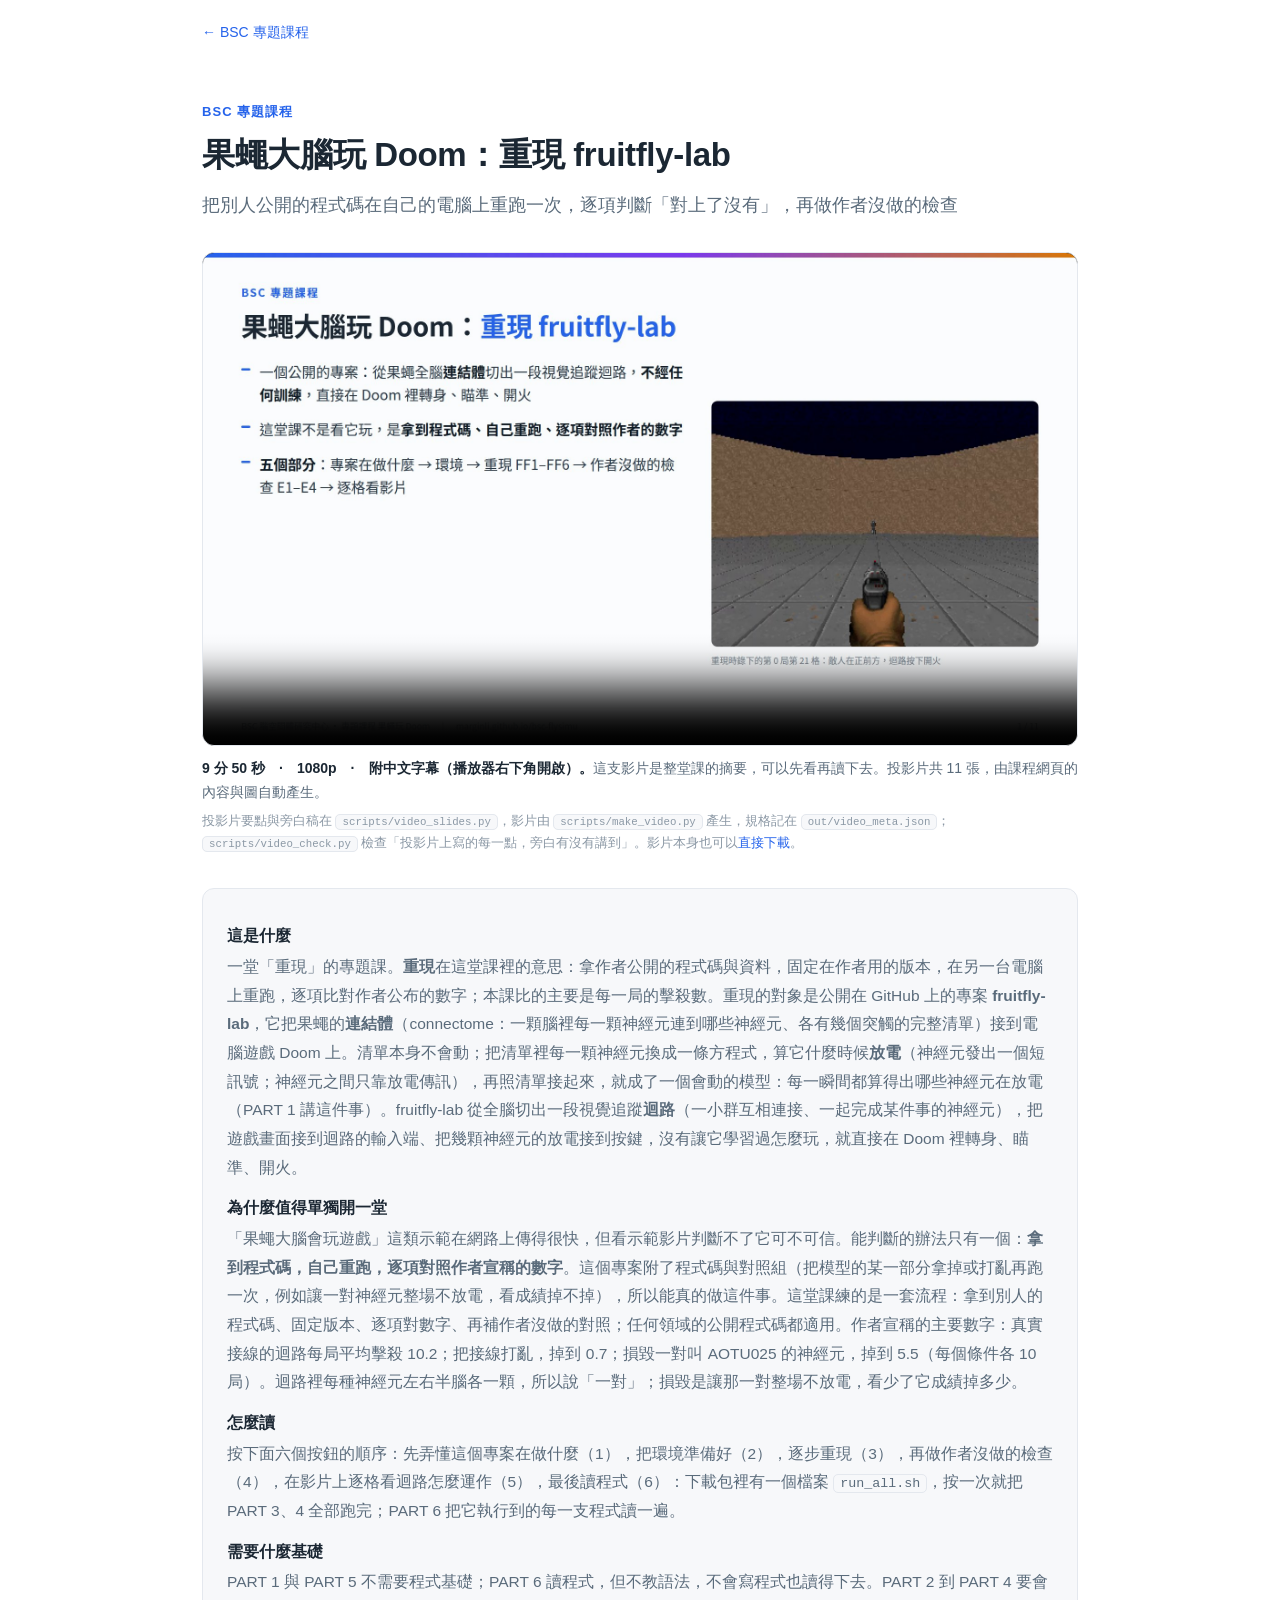
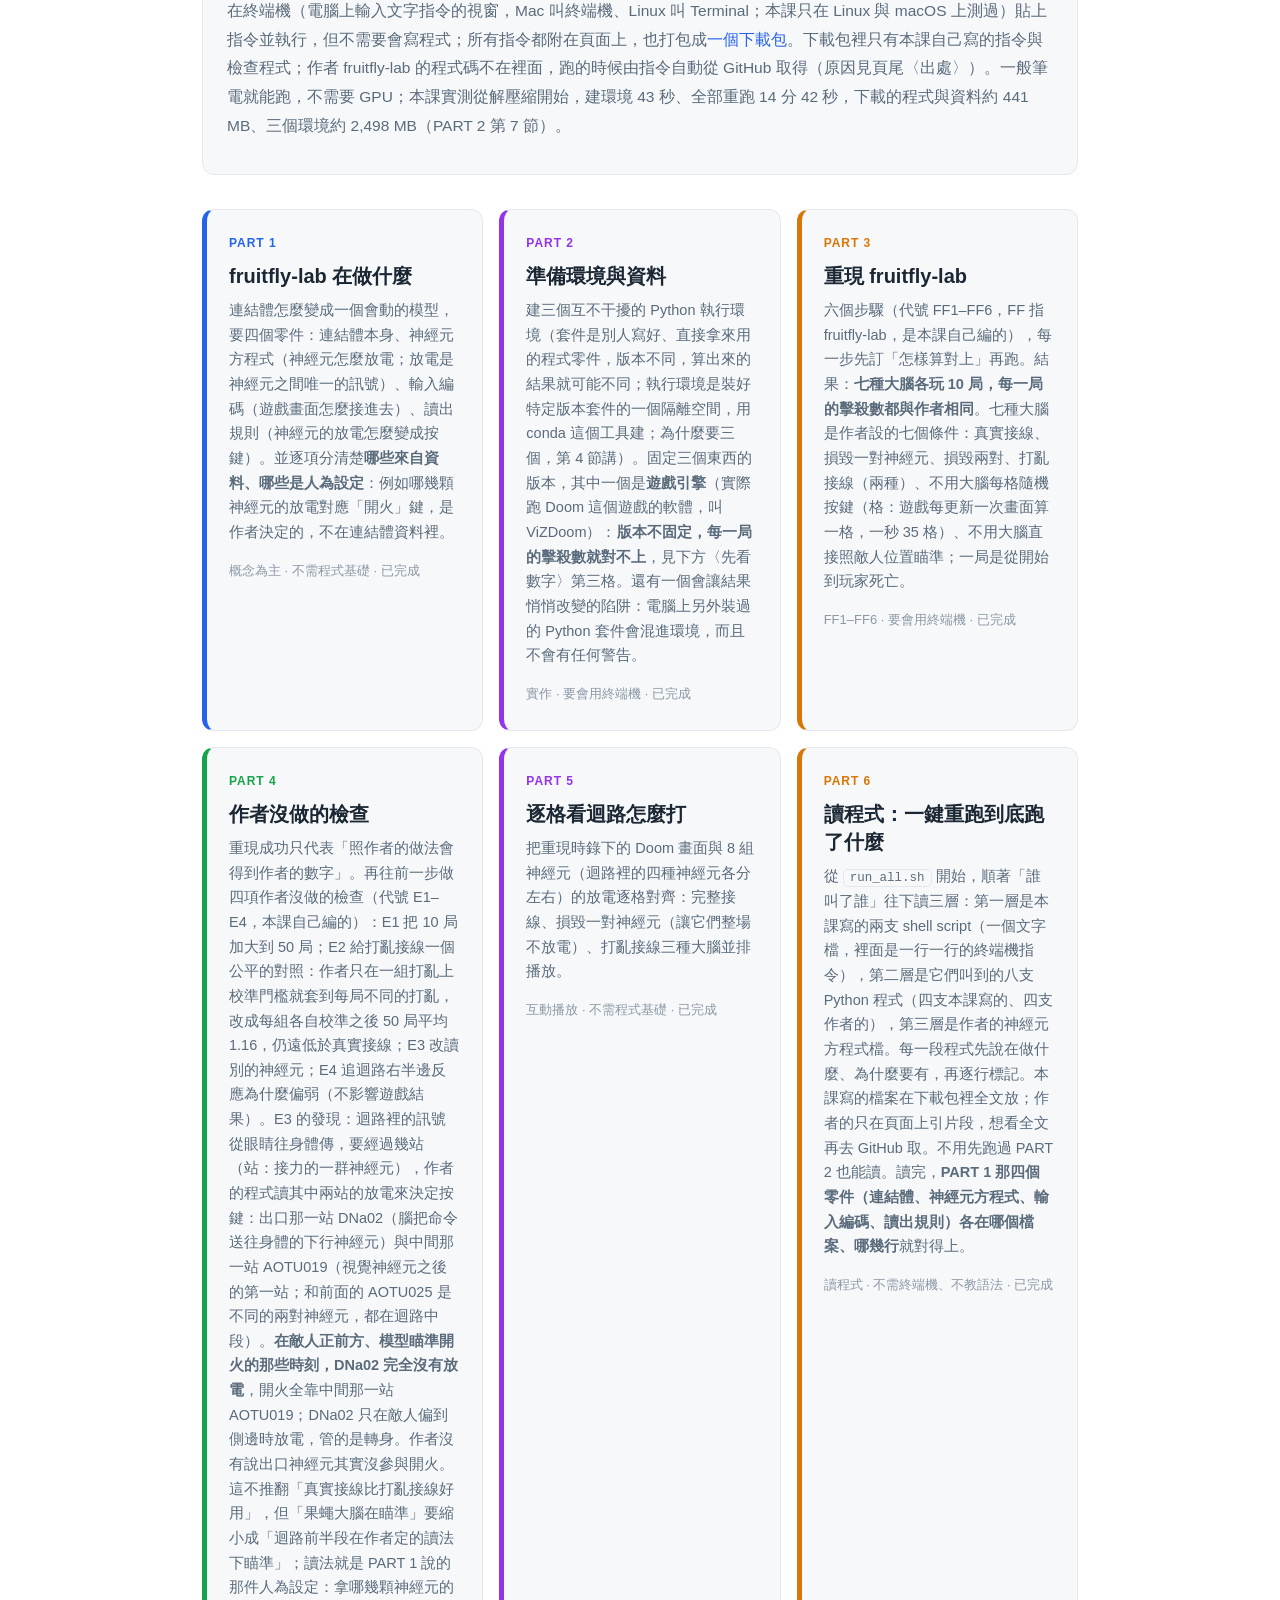
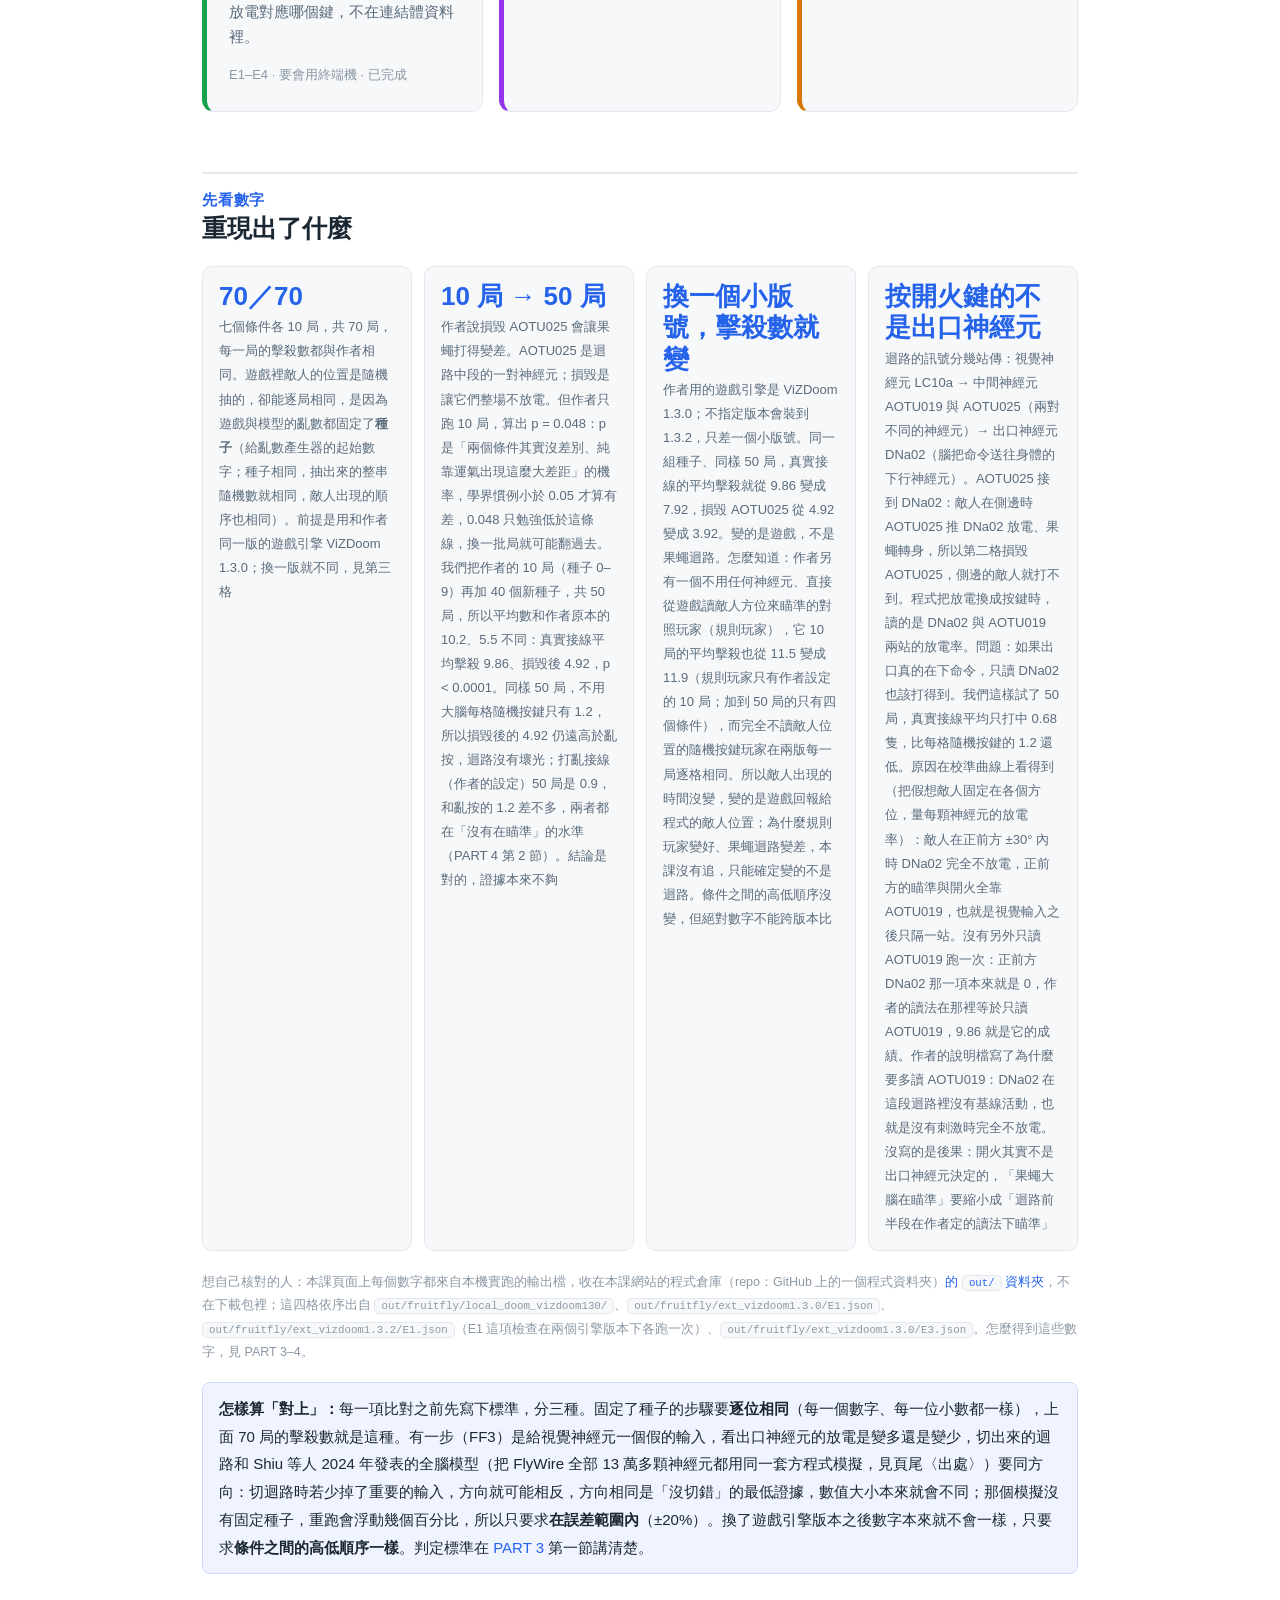
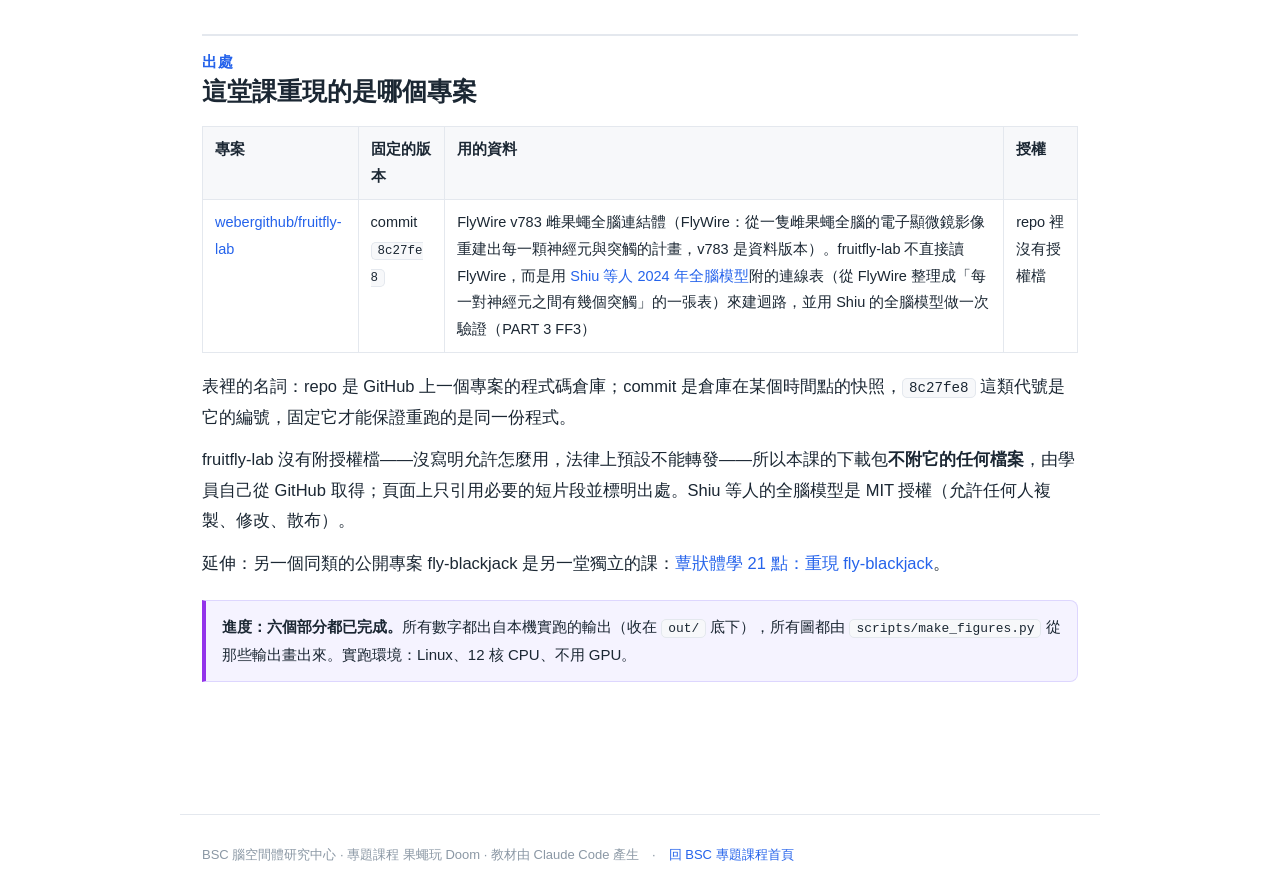
==== commit 9a1876f3: "新增 PART 6「讀程式」；首頁、PART 1、PART 5 整頁冷讀 - part6-code.html：一鍵重跑叫到的程式分三層講（shell script → 被叫到的程式 → 引用的檔案），" ====
--- a/index.html
+++ b/index.html
@@ -23,44 +23,44 @@
       <track kind="captions" src="assets/flydoom-overview.vtt" srclang="zh-Hant" label="中文字幕" default>
       你的瀏覽器不支援內嵌影片，<a href="assets/flydoom-overview.mp4">可以直接下載這個 MP4</a>。
     </video>
-    <figcaption><b>9 分 50 秒　·　1080p　·　附中文字幕（播放器右下角開啟）。</b>投影片由課程網頁的內容與圖自動產生，共 11 張。
+    <figcaption><b>9 分 50 秒　·　1080p　·　附中文字幕（播放器右下角開啟）。</b>這支影片是整堂課的摘要，可以先看再讀下去。投影片共 11 張，由課程網頁的內容與圖自動產生。
     <span class="figsrc">投影片要點與旁白稿在 <code>scripts/video_slides.py</code>，影片由 <code>scripts/make_video.py</code> 產生，規格記在 <code>out/video_meta.json</code>；<code>scripts/video_check.py</code> 檢查「投影片上寫的每一點，旁白有沒有講到」。影片本身也可以<a href="assets/flydoom-overview.mp4">直接下載</a>。</span></figcaption>
   </figure>
 
   <div class="intro"><dl>
     <dt>這是什麼</dt>
-    <dd>一堂「重現」的專題課。對象是一個公開在 GitHub 上的專案 <b>fruitfly-lab</b>，它把果蠅的<b>連結體</b>（connectome：一顆腦裡每一顆神經元連到哪些神經元、各有幾個突觸的完整清單）接到電腦遊戲上。清單本身不會動；把清單裡每一顆神經元換成一條「會放電」的方程式、照清單接起來，就成了一個會動的模型（PART 1 講這件事）。fruitfly-lab 從全腦切出一段視覺追蹤<b>迴路</b>（一小群互相連接、一起完成某件事的神經元），不經任何訓練，直接讓它在 Doom 裡轉身、瞄準、開火。另一個同類的公開專案 fly-blackjack 是另一堂獨立的課：<a href="https://marginli.github.io/bsc-flyblackjack/">蕈狀體學 21 點：重現 fly-blackjack</a>。</dd>
+    <dd>一堂「重現」的專題課。<b>重現</b>在這堂課裡的意思：拿作者公開的程式碼與資料，固定在作者用的版本，在另一台電腦上重跑，逐項比對作者公布的數字；本課比的主要是每一局的擊殺數。重現的對象是公開在 GitHub 上的專案 <b>fruitfly-lab</b>，它把果蠅的<b>連結體</b>（connectome：一顆腦裡每一顆神經元連到哪些神經元、各有幾個突觸的完整清單）接到電腦遊戲 Doom 上。清單本身不會動；把清單裡每一顆神經元換成一條方程式，算它什麼時候<b>放電</b>（神經元發出一個短訊號；神經元之間只靠放電傳訊），再照清單接起來，就成了一個會動的模型：每一瞬間都算得出哪些神經元在放電（PART 1 講這件事）。fruitfly-lab 從全腦切出一段視覺追蹤<b>迴路</b>（一小群互相連接、一起完成某件事的神經元），把遊戲畫面接到迴路的輸入端、把幾顆神經元的放電接到按鍵，沒有讓它學習過怎麼玩，就直接在 Doom 裡轉身、瞄準、開火。</dd>
     <dt>為什麼值得單獨開一堂</dt>
-    <dd>「果蠅大腦會玩遊戲」這類示範在網路上傳得很快，但看示範影片判斷不了它可不可信。能判斷的辦法只有一個：<b>拿到程式碼，自己重跑，逐項對照作者宣稱的數字</b>。這個專案附了程式碼與對照組（把模型的某個零件拿掉或打亂再跑一次，看成績掉不掉），所以能真的做這件事。</dd>
+    <dd>「果蠅大腦會玩遊戲」這類示範在網路上傳得很快，但看示範影片判斷不了它可不可信。能判斷的辦法只有一個：<b>拿到程式碼，自己重跑，逐項對照作者宣稱的數字</b>。這個專案附了程式碼與對照組（把模型的某一部分拿掉或打亂再跑一次，例如讓一對神經元整場不放電，看成績掉不掉），所以能真的做這件事。這堂課練的是一套流程：拿到別人的程式碼、固定版本、逐項對數字、再補作者沒做的對照；任何領域的公開程式碼都適用。作者宣稱的主要數字：真實接線的迴路每局平均擊殺 10.2；把接線打亂，掉到 0.7；損毀一對叫 AOTU025 的神經元，掉到 5.5（每個條件各 10 局）。迴路裡每種神經元左右半腦各一顆，所以說「一對」；損毀是讓那一對整場不放電，看少了它成績掉多少。</dd>
     <dt>怎麼讀</dt>
-    <dd>按下面五個按鈕的順序：先弄懂這個專案在做什麼（1），把環境準備好（2），逐步重現（3），再做作者沒做的檢查（4），最後在影片上逐格看迴路怎麼運作（5）。</dd>
+    <dd>按下面六個按鈕的順序：先弄懂這個專案在做什麼（1），把環境準備好（2），逐步重現（3），再做作者沒做的檢查（4），在影片上逐格看迴路怎麼運作（5），最後讀程式（6）：下載包裡有一個檔案 <code>run_all.sh</code>，按一次就把 PART 3、4 全部跑完；PART 6 把它執行到的每一支程式讀一遍。</dd>
     <dt>需要什麼基礎</dt>
-    <dd>PART 1 與 PART 5 不需要程式基礎。PART 2 到 PART 4 要會在終端機（電腦上輸入文字指令的視窗，Mac 叫終端機、Linux 叫 Terminal；本課只在 Linux 與 macOS 上測過）貼上指令並執行，但不需要會寫程式；所有指令都附在頁面上，也打包成<a href="downloads/flydoom-code.zip">一個下載包</a>。</dd>
+    <dd>PART 1 與 PART 5 不需要程式基礎；PART 6 讀程式，但不教語法，不會寫程式也讀得下去。PART 2 到 PART 4 要會在終端機（電腦上輸入文字指令的視窗，Mac 叫終端機、Linux 叫 Terminal；本課只在 Linux 與 macOS 上測過）貼上指令並執行，但不需要會寫程式；所有指令都附在頁面上，也打包成<a href="downloads/flydoom-code.zip">一個下載包</a>。下載包裡只有本課自己寫的指令與檢查程式；作者 fruitfly-lab 的程式碼不在裡面，跑的時候由指令自動從 GitHub 取得（原因見頁尾〈出處〉）。一般筆電就能跑，不需要 GPU；本課實測從解壓縮開始，建環境 43 秒、全部重跑 14 分 42 秒，下載的程式與資料約 441 MB、三個環境約 2,498 MB（PART 2 第 7 節）。</dd>
   </dl></div>
 
   <div class="btns">
     <a class="btn c1" href="part1-what.html">
       <span class="no">PART 1</span>
       <span class="t">fruitfly-lab 在做什麼</span>
-      <p class="s">連結體怎麼變成一個會動的模型：神經元方程式（神經元怎麼放電；放電是神經元之間唯一的訊號）、從全腦切出一段迴路、把遊戲畫面接進去、把神經元的放電接出來變成按鍵。並逐項分清楚<b>哪些來自資料、哪些是人為設定</b>。</p>
+      <p class="s">連結體怎麼變成一個會動的模型，要四個零件：連結體本身、神經元方程式（神經元怎麼放電；放電是神經元之間唯一的訊號）、輸入編碼（遊戲畫面怎麼接進去）、讀出規則（神經元的放電怎麼變成按鍵）。並逐項分清楚<b>哪些來自資料、哪些是人為設定</b>：例如哪幾顆神經元的放電對應「開火」鍵，是作者決定的，不在連結體資料裡。</p>
       <p class="m">概念為主 · 不需程式基礎 · 已完成</p>
     </a>
     <a class="btn c2" href="part2-setup.html">
       <span class="no">PART 2</span>
       <span class="t">準備環境與資料</span>
-      <p class="s">三個互不干擾的 Python 執行環境（用 conda 這個工具建；為什麼要三個，第 4 節講）、三個要固定版本的地方——其中一個是<b>遊戲引擎：換一個小版本，每一局的分數都不一樣</b>，變的是遊戲抽敵人位置的方式，不是果蠅迴路——以及一個會讓結果悄悄改變的陷阱：家目錄裡另外裝過的套件會混進環境，而且不會有任何警告。</p>
+      <p class="s">建三個互不干擾的 Python 執行環境（套件是別人寫好、直接拿來用的程式零件，版本不同，算出來的結果就可能不同；執行環境是裝好特定版本套件的一個隔離空間，用 conda 這個工具建；為什麼要三個，第 4 節講）。固定三個東西的版本，其中一個是<b>遊戲引擎</b>（實際跑 Doom 這個遊戲的軟體，叫 ViZDoom）：<b>版本不固定，每一局的擊殺數就對不上</b>，見下方〈先看數字〉第三格。還有一個會讓結果悄悄改變的陷阱：電腦上另外裝過的 Python 套件會混進環境，而且不會有任何警告。</p>
       <p class="m">實作 · 要會用終端機 · 已完成</p>
     </a>
     <a class="btn c4" href="part3-fruitfly.html">
       <span class="no">PART 3</span>
       <span class="t">重現 fruitfly-lab</span>
-      <p class="s">六個步驟（FF1–FF6），每一步先訂「怎樣算對上」再跑。結果：<b>七種大腦（完整接線、損毀、打亂接線等七個條件）各玩 10 局，每一局的擊殺數都與作者相同</b>。</p>
+      <p class="s">六個步驟（代號 FF1–FF6，FF 指 fruitfly-lab，是本課自己編的），每一步先訂「怎樣算對上」再跑。結果：<b>七種大腦各玩 10 局，每一局的擊殺數都與作者相同</b>。七種大腦是作者設的七個條件：真實接線、損毀一對神經元、損毀兩對、打亂接線（兩種）、不用大腦每格隨機按鍵（格：遊戲每更新一次畫面算一格，一秒 35 格）、不用大腦直接照敵人位置瞄準；一局是從開始到玩家死亡。</p>
       <p class="m">FF1–FF6 · 要會用終端機 · 已完成</p>
     </a>
     <a class="btn c3" href="part4-checks.html">
       <span class="no">PART 4</span>
       <span class="t">作者沒做的檢查</span>
-      <p class="s">重現成功只代表「照作者的做法會得到作者的數字」。再往前一步：加大樣本、換一種對照、改讀別的神經元——其中一項發現：果蠅腦裡把命令送往身體的「出口」神經元（下行神經元），<b>在敵人正前方、模型瞄準開火的那些時刻完全沒有放電</b>；真正決定開火的是視覺輸入之後第一站的中間神經元。作者的程式本來就是讀那一站來決定開火，但沒有說出口神經元其實沒參與。</p>
+      <p class="s">重現成功只代表「照作者的做法會得到作者的數字」。再往前一步做四項作者沒做的檢查（代號 E1–E4，本課自己編的）：E1 把 10 局加大到 50 局；E2 給打亂接線一個公平的對照：作者只在一組打亂上校準門檻就套到每局不同的打亂，改成每組各自校準之後 50 局平均 1.16，仍遠低於真實接線；E3 改讀別的神經元；E4 追迴路右半邊反應為什麼偏弱（不影響遊戲結果）。E3 的發現：迴路裡的訊號從眼睛往身體傳，要經過幾站（站：接力的一群神經元），作者的程式讀其中兩站的放電來決定按鍵：出口那一站 DNa02（腦把命令送往身體的下行神經元）與中間那一站 AOTU019（視覺神經元之後的第一站；和前面的 AOTU025 是不同的兩對神經元，都在迴路中段）。<b>在敵人正前方、模型瞄準開火的那些時刻，DNa02 完全沒有放電</b>，開火全靠中間那一站 AOTU019；DNa02 只在敵人偏到側邊時放電，管的是轉身。作者沒有說出口神經元其實沒參與開火。這不推翻「真實接線比打亂接線好用」，但「果蠅大腦在瞄準」要縮小成「迴路前半段在作者定的讀法下瞄準」；讀法就是 PART 1 說的那件人為設定：拿哪幾顆神經元的放電對應哪個鍵，不在連結體資料裡。</p>
       <p class="m">E1–E4 · 要會用終端機 · 已完成</p>
     </a>
     <a class="btn c2" href="part5-demo.html">
@@ -69,34 +69,41 @@
       <p class="s">把重現時錄下的 Doom 畫面與 8 組神經元（迴路裡的四種神經元各分左右）的放電逐格對齊：完整接線、損毀一對神經元（讓它們整場不放電）、打亂接線三種大腦並排播放。</p>
       <p class="m">互動播放 · 不需程式基礎 · 已完成</p>
     </a>
+    <a class="btn c4" href="part6-code.html">
+      <span class="no">PART 6</span>
+      <span class="t">讀程式：一鍵重跑到底跑了什麼</span>
+      <p class="s">從 <code>run_all.sh</code> 開始，順著「誰叫了誰」往下讀三層：第一層是本課寫的兩支 shell script（一個文字檔，裡面是一行一行的終端機指令），第二層是它們叫到的八支 Python 程式（四支本課寫的、四支作者的），第三層是作者的神經元方程式檔。每一段程式先說在做什麼、為什麼要有，再逐行標記。本課寫的檔案在下載包裡全文放；作者的只在頁面上引片段，想看全文再去 GitHub 取。不用先跑過 PART 2 也能讀。讀完，<b>PART 1 那四個零件（連結體、神經元方程式、輸入編碼、讀出規則）各在哪個檔案、哪幾行</b>就對得上。</p>
+      <p class="m">讀程式 · 不需終端機、不教語法 · 已完成</p>
+    </a>
   </div>
 
   <h2><span class="pt">先看數字</span>重現出了什麼</h2>
   <div class="statgrid">
-    <div class="stat"><div class="v">70／70</div><div class="k">七個條件 × 10 局，每一局的擊殺數都與作者相同。前提是用和作者同一版的遊戲引擎 ViZDoom 1.3.0；換一版就不同，見 PART 2</div></div>
-    <div class="stat"><div class="v">10 局 → 50 局</div><div class="k">作者說損毀 AOTU025（迴路中間的一對神經元，讓它們整場不放電）會讓果蠅打得變差，但他只跑 10 局，p = 0.048 剛好擦過 0.05 的門檻（p 是「其實沒差別、純靠運氣出現這麼大差距」的機率，愈小愈可信）。我們加到 50 局：完整接線平均擊殺 9.86、損毀後 4.92，p &lt; 0.0001。結論是對的，證據本來不夠</div></div>
-    <div class="stat"><div class="v">換一個小版號，分數就變</div><div class="k">作者用的遊戲引擎是 ViZDoom 1.3.0；不指定版本會裝到 1.3.2，只差一個小版號，同一組種子下 50 局的平均擊殺就從 9.86 變成 7.92、損毀後從 4.92 變成 3.92。變的是遊戲抽敵人位置的方式，不是果蠅迴路：連完全不用神經元、只讀遊戲回報位置來瞄準的規則玩家，分數也跟著變。結論的方向沒變，絕對數字不能跨版本比</div></div>
-    <div class="stat"><div class="v">作者沒說的那一站</div><div class="k">作者的讀出規則同時讀兩種神經元：下行神經元 DNa02（腦把命令送往身體的出口）與中間神經元 AOTU019。我們只讀 DNa02 再玩 50 局：完整迴路平均只打到 0.68 隻，比隨機按鍵的 1.2 還低。原因在校準曲線上看得到：敵人在正前方 ±30° 內時 DNa02 完全不放電，正前方的瞄準與開火全靠 AOTU019。作者的程式本來就這樣讀，只是沒有說出口</div></div>
+    <div class="stat"><div class="v">70／70</div><div class="k">七個條件各 10 局，共 70 局，每一局的擊殺數都與作者相同。遊戲裡敵人的位置是隨機抽的，卻能逐局相同，是因為遊戲與模型的亂數都固定了<b>種子</b>（給亂數產生器的起始數字；種子相同，抽出來的整串隨機數就相同，敵人出現的順序也相同）。前提是用和作者同一版的遊戲引擎 ViZDoom 1.3.0；換一版就不同，見第三格</div></div>
+    <div class="stat"><div class="v">10 局 → 50 局</div><div class="k">作者說損毀 AOTU025 會讓果蠅打得變差。AOTU025 是迴路中段的一對神經元；損毀是讓它們整場不放電。但作者只跑 10 局，算出 p = 0.048：p 是「兩個條件其實沒差別、純靠運氣出現這麼大差距」的機率，學界慣例小於 0.05 才算有差，0.048 只勉強低於這條線，換一批局就可能翻過去。我們把作者的 10 局（種子 0–9）再加 40 個新種子，共 50 局，所以平均數和作者原本的 10.2、5.5 不同：真實接線平均擊殺 9.86、損毀後 4.92，p &lt; 0.0001。同樣 50 局，不用大腦每格隨機按鍵只有 1.2，所以損毀後的 4.92 仍遠高於亂按，迴路沒有壞光；打亂接線（作者的設定）50 局是 0.9，和亂按的 1.2 差不多，兩者都在「沒有在瞄準」的水準（PART 4 第 2 節）。結論是對的，證據本來不夠</div></div>
+    <div class="stat"><div class="v">換一個小版號，擊殺數就變</div><div class="k">作者用的遊戲引擎是 ViZDoom 1.3.0；不指定版本會裝到 1.3.2，只差一個小版號。同一組種子、同樣 50 局，真實接線的平均擊殺就從 9.86 變成 7.92，損毀 AOTU025 從 4.92 變成 3.92。變的是遊戲，不是果蠅迴路。怎麼知道：作者另有一個不用任何神經元、直接從遊戲讀敵人方位來瞄準的對照玩家（規則玩家），它 10 局的平均擊殺也從 11.5 變成 11.9（規則玩家只有作者設定的 10 局；加到 50 局的只有四個條件），而完全不讀敵人位置的隨機按鍵玩家在兩版每一局逐格相同。所以敵人出現的時間沒變，變的是遊戲回報給程式的敵人位置；為什麼規則玩家變好、果蠅迴路變差，本課沒有追，只能確定變的不是迴路。條件之間的高低順序沒變，但絕對數字不能跨版本比</div></div>
+    <div class="stat"><div class="v">按開火鍵的不是出口神經元</div><div class="k">迴路的訊號分幾站傳：視覺神經元 LC10a → 中間神經元 AOTU019 與 AOTU025（兩對不同的神經元）→ 出口神經元 DNa02（腦把命令送往身體的下行神經元）。AOTU025 接到 DNa02：敵人在側邊時 AOTU025 推 DNa02 放電、果蠅轉身，所以第二格損毀 AOTU025，側邊的敵人就打不到。程式把放電換成按鍵時，讀的是 DNa02 與 AOTU019 兩站的放電率。問題：如果出口真的在下命令，只讀 DNa02 也該打得到。我們這樣試了 50 局，真實接線平均只打中 0.68 隻，比每格隨機按鍵的 1.2 還低。原因在校準曲線上看得到（把假想敵人固定在各個方位，量每顆神經元的放電率）：敵人在正前方 ±30° 內時 DNa02 完全不放電，正前方的瞄準與開火全靠 AOTU019，也就是視覺輸入之後只隔一站。沒有另外只讀 AOTU019 跑一次：正前方 DNa02 那一項本來就是 0，作者的讀法在那裡等於只讀 AOTU019，9.86 就是它的成績。作者的說明檔寫了為什麼要多讀 AOTU019：DNa02 在這段迴路裡沒有基線活動，也就是沒有刺激時完全不放電。沒寫的是後果：開火其實不是出口神經元決定的，「果蠅大腦在瞄準」要縮小成「迴路前半段在作者定的讀法下瞄準」</div></div>
   </div>
 
-  <p class="figsrc">想自己核對的人：本課頁面上每個數字都來自本機實跑的輸出檔，收在 repo 的 <code>out/</code> 資料夾；這四格依序出自 <code>out/fruitfly/local_doom_vizdoom130/</code>、<code>out/fruitfly/ext_vizdoom1.3.0/E1.json</code>、<code>out/fruitfly/ext_vizdoom1.3.2/E1.json</code>、<code>out/fruitfly/ext_vizdoom1.3.0/E3.json</code>。怎麼得到這些數字，見 PART 3–4。</p>
+  <p class="figsrc">想自己核對的人：本課頁面上每個數字都來自本機實跑的輸出檔，收在本課網站的程式倉庫（repo：GitHub 上的一個程式資料夾）<a href="https://github.com/marginli/bsc-flysimu/tree/main/out">的 <code>out/</code> 資料夾</a>，不在下載包裡；這四格依序出自 <code>out/fruitfly/local_doom_vizdoom130/</code>、<code>out/fruitfly/ext_vizdoom1.3.0/E1.json</code>、<code>out/fruitfly/ext_vizdoom1.3.2/E1.json</code>（E1 這項檢查在兩個引擎版本下各跑一次）、<code>out/fruitfly/ext_vizdoom1.3.0/E3.json</code>。怎麼得到這些數字，見 PART 3–4。</p>
 
   <div class="note">
-    <b>「重現」在這堂課裡的意思：</b>用作者公開的程式碼與資料、固定在作者的版本，在另一台電腦上重跑，逐項比對作者宣稱的數字。每一項比對之前，先寫下<b>怎樣算對上</b>：有些要逐位相同（每一個數字、每一位小數都一樣），有些因為模型裡有隨機雜訊，只要求在一個誤差範圍內，有些只要求「條件之間的高低順序一樣」。判定標準在 <a href="part3-fruitfly.html">PART 3</a> 第一節講清楚。
+    <b>怎樣算「對上」：</b>每一項比對之前先寫下標準，分三種。固定了種子的步驟要<b>逐位相同</b>（每一個數字、每一位小數都一樣），上面 70 局的擊殺數就是這種。有一步（FF3）是給視覺神經元一個假的輸入，看出口神經元的放電是變多還是變少，切出來的迴路和 Shiu 等人 2024 年發表的全腦模型（把 FlyWire 全部 13 萬多顆神經元都用同一套方程式模擬，見頁尾〈出處〉）要同方向：切迴路時若少掉了重要的輸入，方向就可能相反，方向相同是「沒切錯」的最低證據，數值大小本來就會不同；那個模擬沒有固定種子，重跑會浮動幾個百分比，所以只要求<b>在誤差範圍內</b>（±20%）。換了遊戲引擎版本之後數字本來就不會一樣，只要求<b>條件之間的高低順序一樣</b>。判定標準在 <a href="part3-fruitfly.html">PART 3</a> 第一節講清楚。
   </div>
 
   <h2><span class="pt">出處</span>這堂課重現的是哪個專案</h2>
   <div class="tblwrap">
   <table>
     <tr><th>專案</th><th>固定的版本</th><th>用的資料</th><th>授權</th></tr>
-    <tr><td><a href="https://github.com/webergithub/fruitfly-lab">webergithub/fruitfly-lab</a></td><td>commit <code>8c27fe8</code></td><td>FlyWire v783 雌果蠅全腦連結體；用的是 <a href="https://github.com/philshiu/Drosophila_brain_model">Shiu 等人 2024 年全腦模型</a>附的連線表（從 FlyWire 整理出每一對神經元之間有幾個突觸）</td><td>repo 裡沒有授權檔</td></tr>
+    <tr><td><a href="https://github.com/webergithub/fruitfly-lab">webergithub/fruitfly-lab</a></td><td>commit <code>8c27fe8</code></td><td>FlyWire v783 雌果蠅全腦連結體（FlyWire：從一隻雌果蠅全腦的電子顯微鏡影像重建出每一顆神經元與突觸的計畫，v783 是資料版本）。fruitfly-lab 不直接讀 FlyWire，而是用 <a href="https://github.com/philshiu/Drosophila_brain_model">Shiu 等人 2024 年全腦模型</a>附的連線表（從 FlyWire 整理成「每一對神經元之間有幾個突觸」的一張表）來建迴路，並用 Shiu 的全腦模型做一次驗證（PART 3 FF3）</td><td>repo 裡沒有授權檔</td></tr>
   </table>
   </div>
   <p>表裡的名詞：repo 是 GitHub 上一個專案的程式碼倉庫；commit 是倉庫在某個時間點的快照，<code>8c27fe8</code> 這類代號是它的編號，固定它才能保證重跑的是同一份程式。</p>
   <p>fruitfly-lab 沒有附授權檔——沒寫明允許怎麼用，法律上預設不能轉發——所以本課的下載包<b>不附它的任何檔案</b>，由學員自己從 GitHub 取得；頁面上只引用必要的短片段並標明出處。Shiu 等人的全腦模型是 MIT 授權（允許任何人複製、修改、散布）。</p>
+  <p>延伸：另一個同類的公開專案 fly-blackjack 是另一堂獨立的課：<a href="https://marginli.github.io/bsc-flyblackjack/">蕈狀體學 21 點：重現 fly-blackjack</a>。</p>
 
   <div class="draft">
-    <b>進度：五個部分都已完成。</b>所有數字都出自本機實跑的輸出（收在 <code>out/</code> 底下），所有圖都由 <code>scripts/make_figures.py</code> 從那些輸出畫出來。實跑環境：Linux、12 核 CPU、不用 GPU。
+    <b>進度：六個部分都已完成。</b>所有數字都出自本機實跑的輸出（收在 <code>out/</code> 底下），所有圖都由 <code>scripts/make_figures.py</code> 從那些輸出畫出來。實跑環境：Linux、12 核 CPU、不用 GPU。
   </div>
 
 </div>
--- a/assets/flysimu.css
+++ b/assets/flysimu.css
@@ -232,3 +232,15 @@
 .shot pre{margin:0; font-size:12.8px; line-height:1.55}
 .shot figcaption{font-size:14px; color:var(--soft); line-height:1.7; margin-top:9px}
 .shot figcaption b{color:var(--ink)}
+
+/* ── PART 6：讀程式（程式區塊由 scripts/make_code.py 產生） ── */
+figure.code{margin:14px 0 22px}
+pre.code{font-size:13px; line-height:1.55; padding-left:12px}
+pre.code .ln{display:inline-block; width:3ch; text-align:right; color:#5c6f85; user-select:none}
+pre.code .mk{display:inline-block; width:2ch; margin:0 6px 0 8px; text-align:center; color:#fbbf24; font-weight:700; user-select:none}
+pre.code .hl{margin:0 -18px 0 -12px; padding:0 18px 0 12px}
+figure.code figcaption.figsrc{margin-top:6px}
+.layer{display:inline-block; white-space:nowrap; font-size:12px; font-weight:700; letter-spacing:.06em; color:#fff; background:var(--accent); border-radius:999px; padding:2px 10px; margin-right:6px; vertical-align:middle}
+.walk{margin:10px 0 18px; padding-left:0; list-style:none}
+.walk li{margin:6px 0; padding-left:2.4em; text-indent:-2.4em; font-size:15px; line-height:1.75}
+.walk li b.l{display:inline-block; min-width:2.1em; text-indent:0; color:var(--accent); font-family:"Cascadia Code",Consolas,Menlo,monospace; font-size:13px}
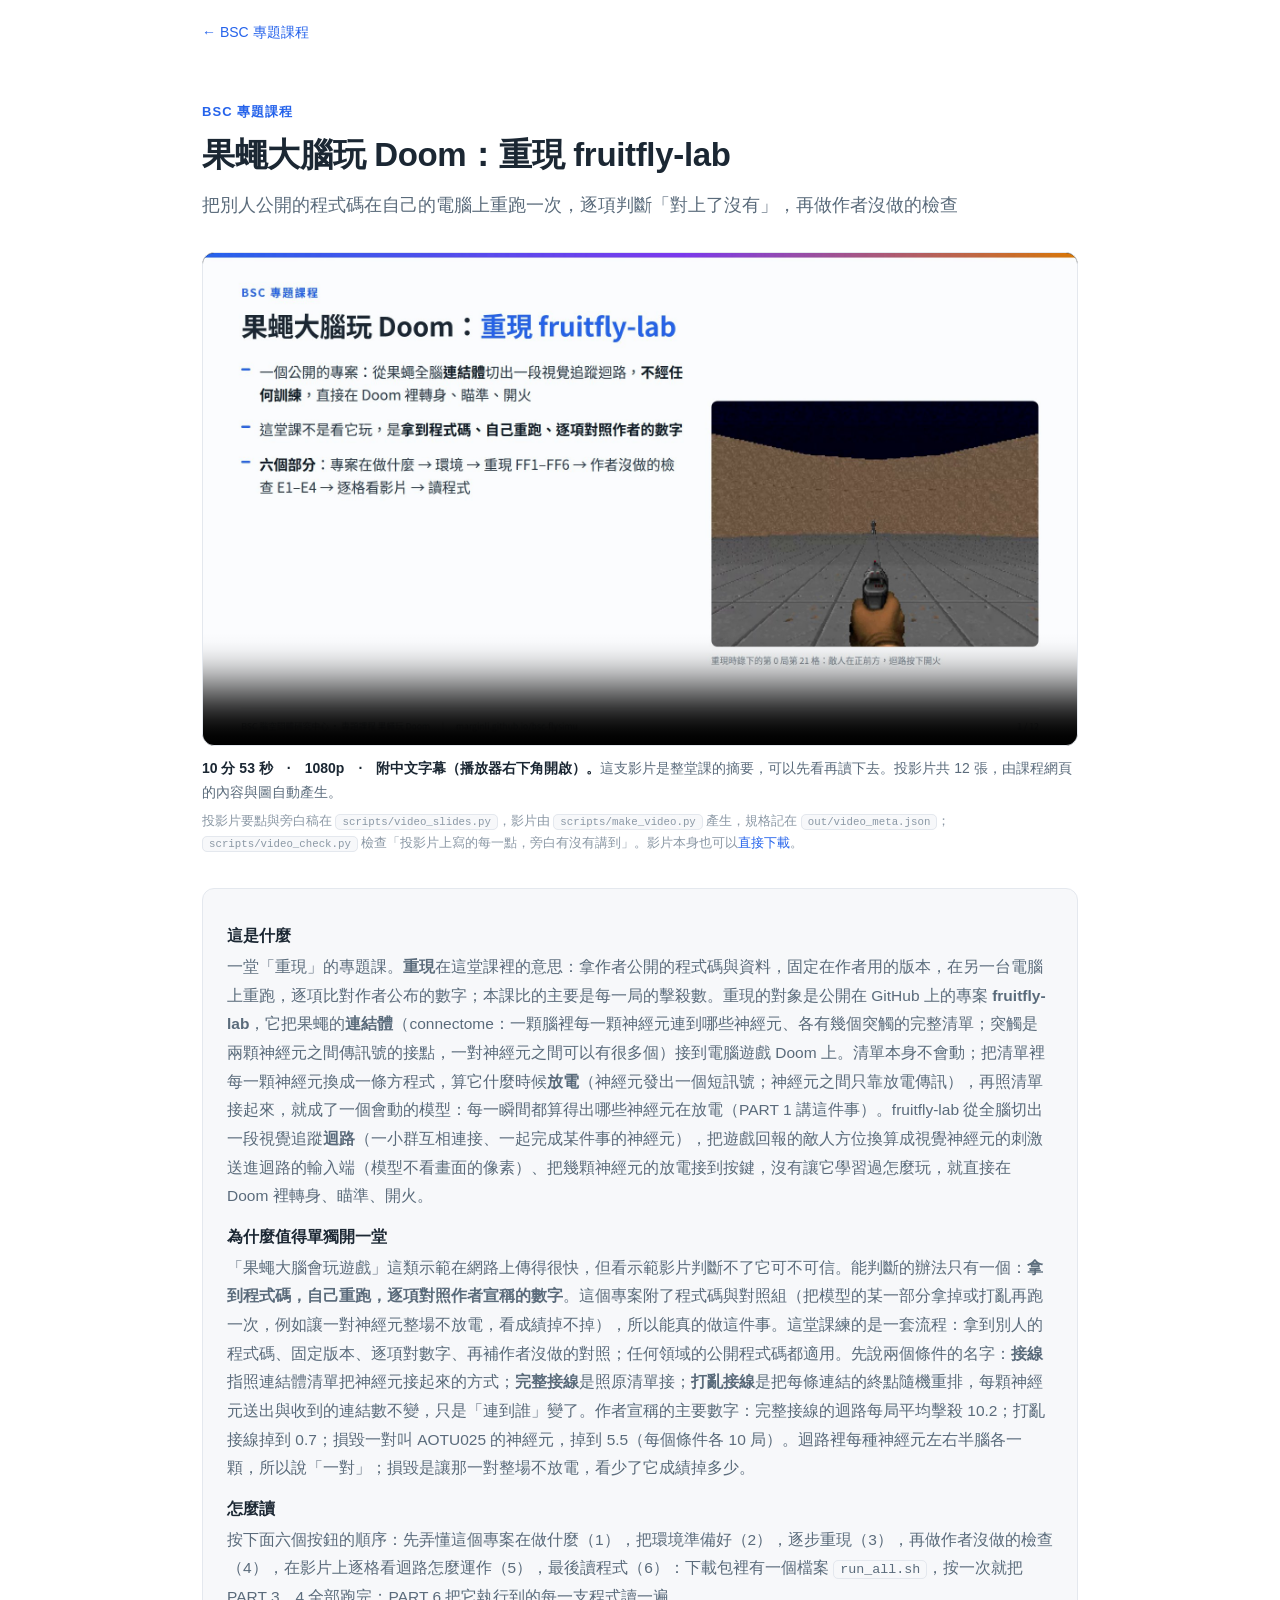
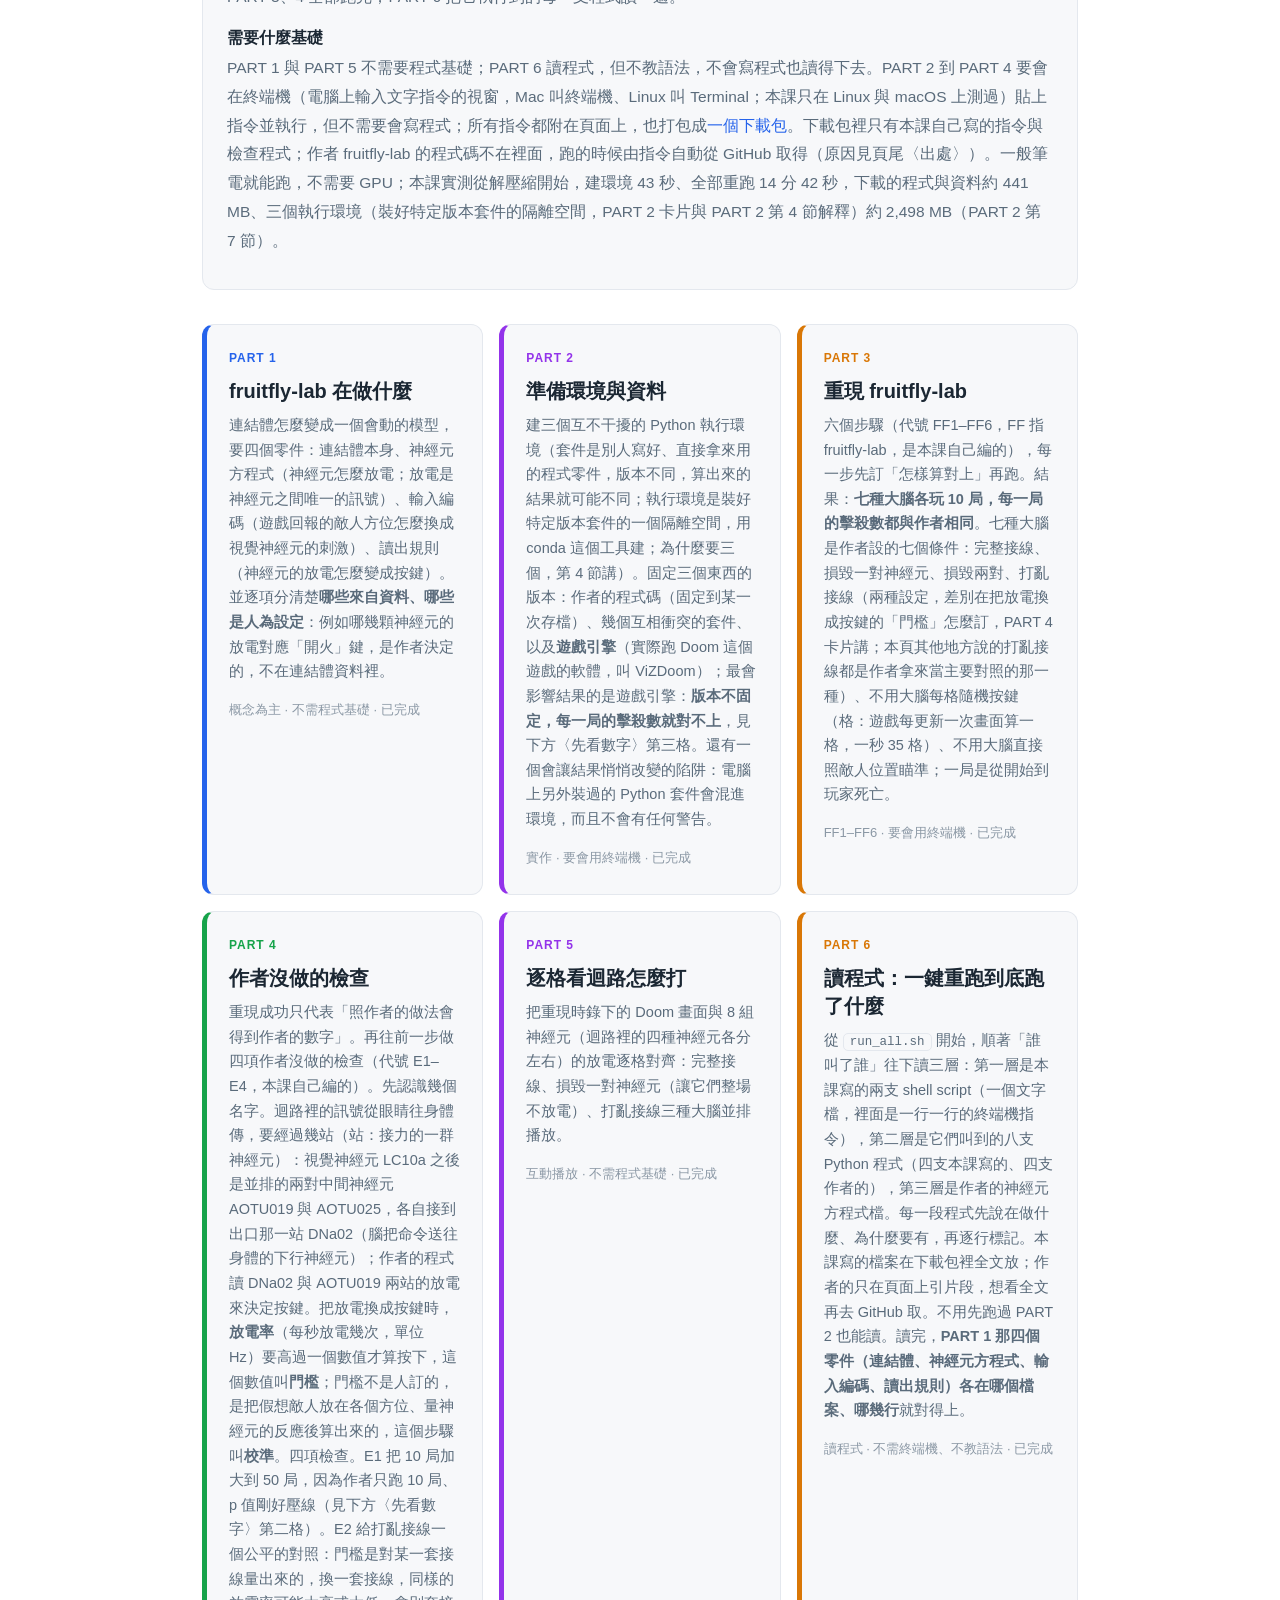
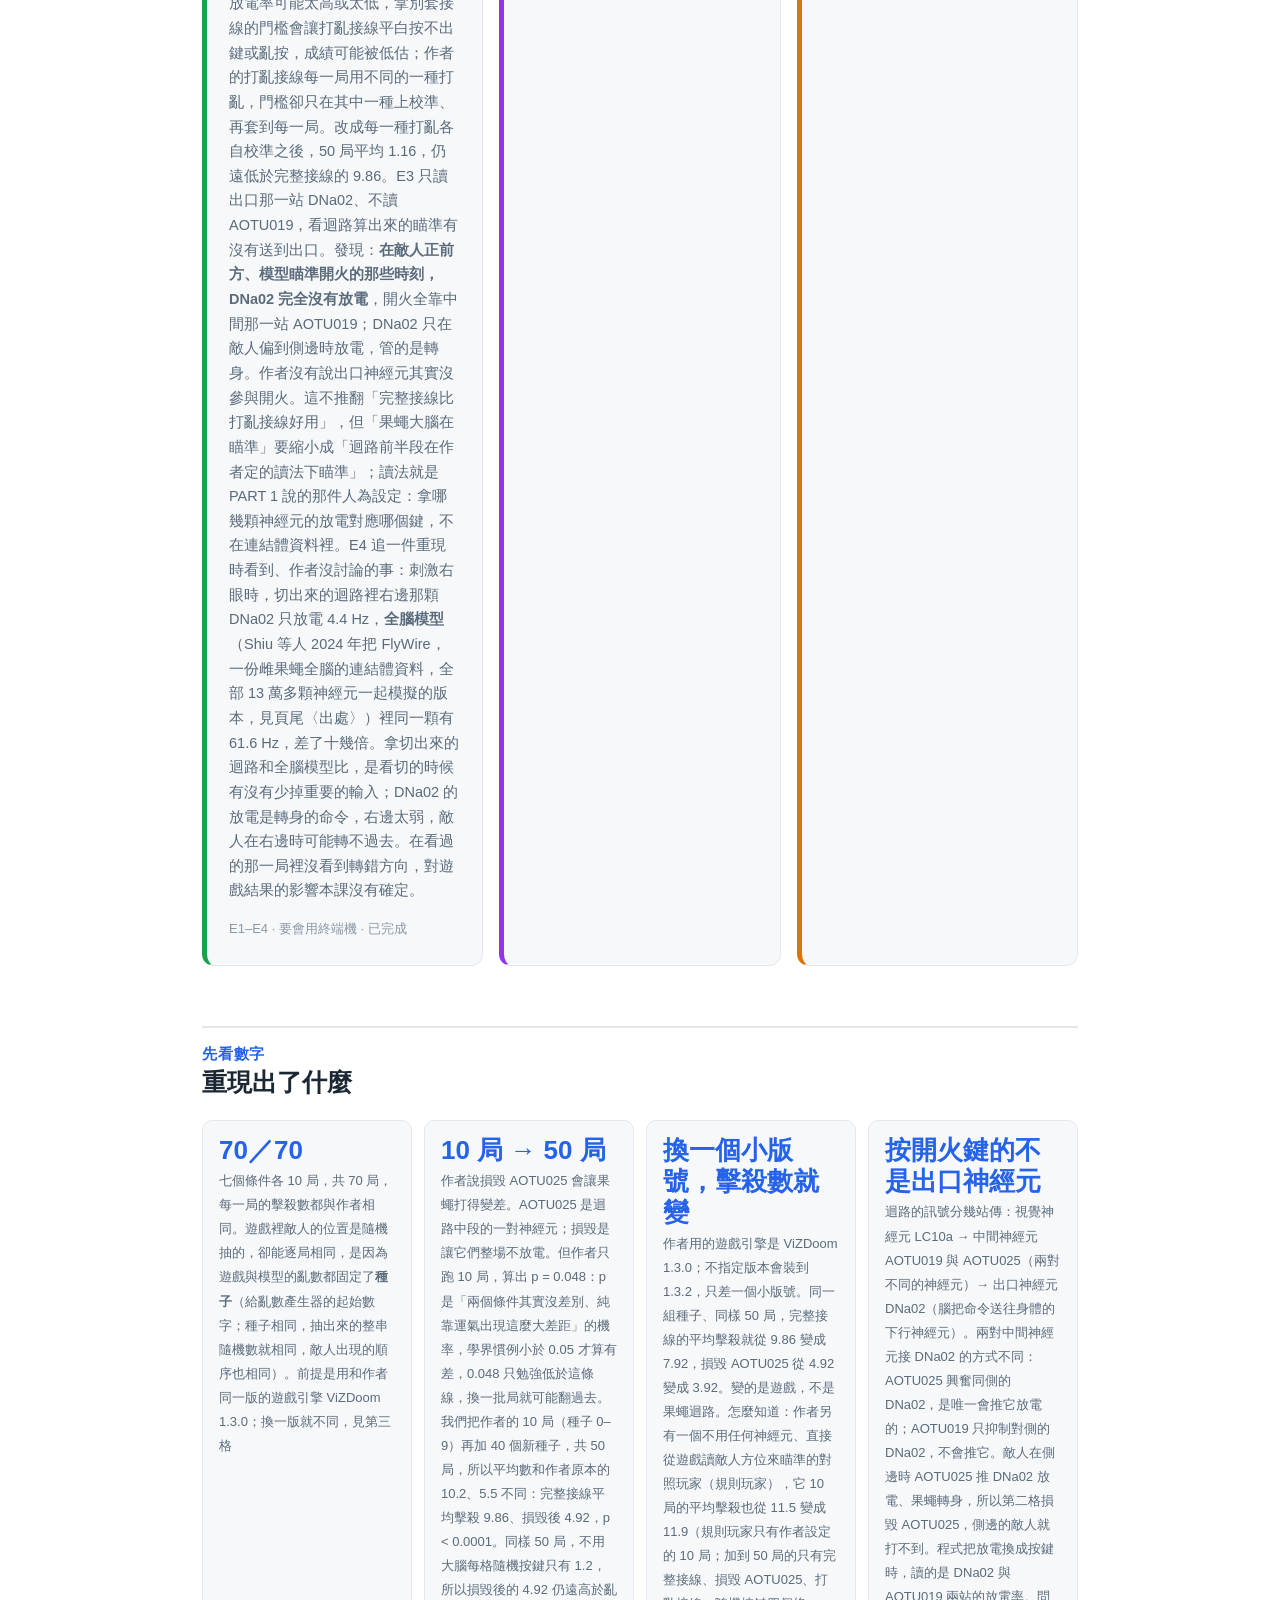
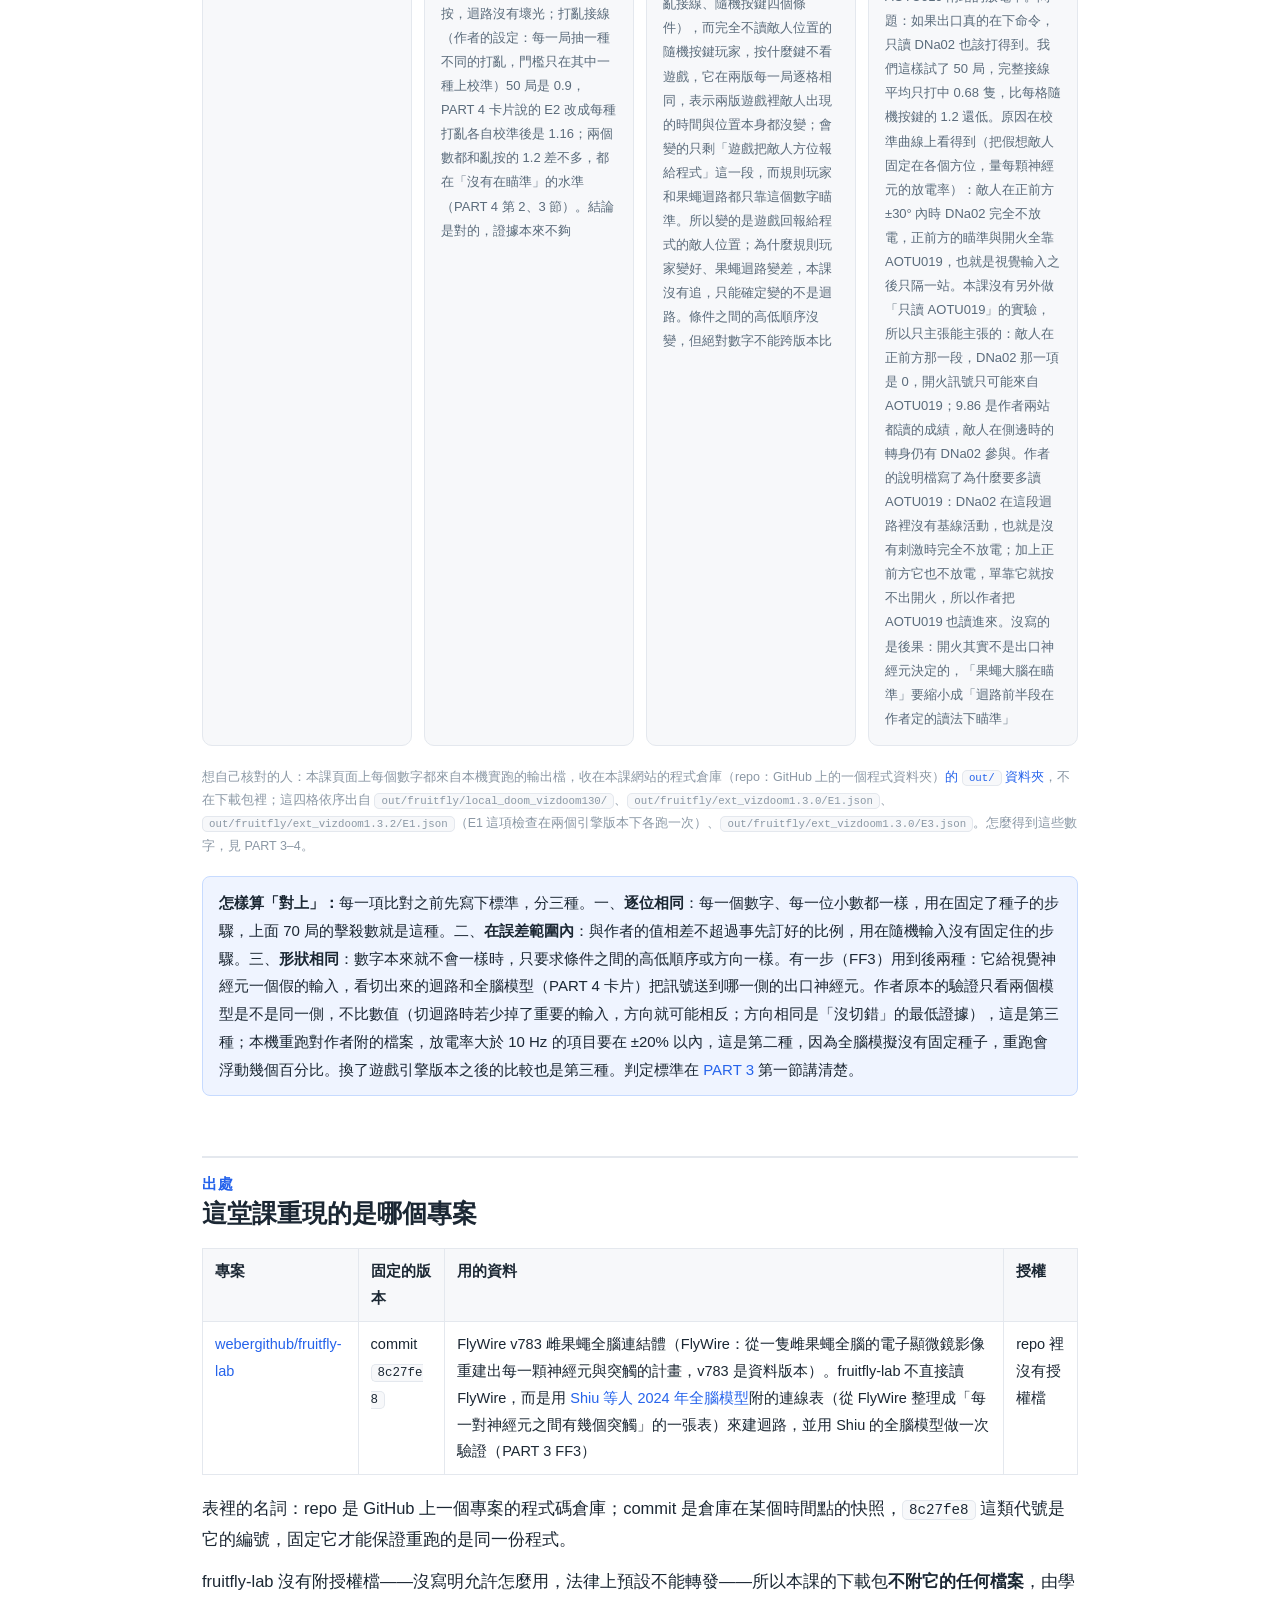
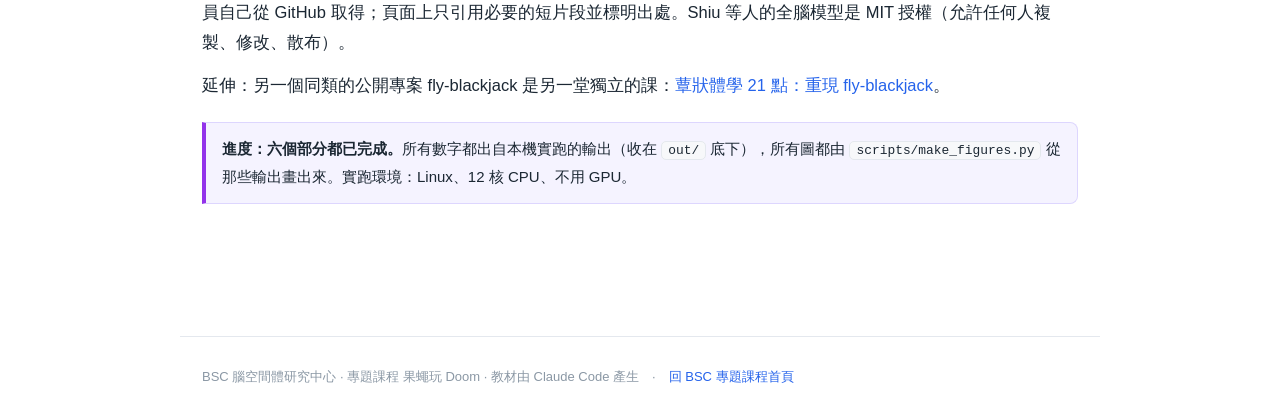
==== commit 4a6e883c: "說明影片重做成 12 張、10 分 53 秒（加 PART 6 一張）；首頁圖說更新並整頁冷讀四輪 Co-Authored-By: Claude Fable 5.1 <noreply@anthropi" ====
--- a/index.html
+++ b/index.html
@@ -23,44 +23,44 @@
       <track kind="captions" src="assets/flydoom-overview.vtt" srclang="zh-Hant" label="中文字幕" default>
       你的瀏覽器不支援內嵌影片，<a href="assets/flydoom-overview.mp4">可以直接下載這個 MP4</a>。
     </video>
-    <figcaption><b>9 分 50 秒　·　1080p　·　附中文字幕（播放器右下角開啟）。</b>這支影片是整堂課的摘要，可以先看再讀下去。投影片共 11 張，由課程網頁的內容與圖自動產生。
+    <figcaption><b>10 分 53 秒　·　1080p　·　附中文字幕（播放器右下角開啟）。</b>這支影片是整堂課的摘要，可以先看再讀下去。投影片共 12 張，由課程網頁的內容與圖自動產生。
     <span class="figsrc">投影片要點與旁白稿在 <code>scripts/video_slides.py</code>，影片由 <code>scripts/make_video.py</code> 產生，規格記在 <code>out/video_meta.json</code>；<code>scripts/video_check.py</code> 檢查「投影片上寫的每一點，旁白有沒有講到」。影片本身也可以<a href="assets/flydoom-overview.mp4">直接下載</a>。</span></figcaption>
   </figure>
 
   <div class="intro"><dl>
     <dt>這是什麼</dt>
-    <dd>一堂「重現」的專題課。<b>重現</b>在這堂課裡的意思：拿作者公開的程式碼與資料，固定在作者用的版本，在另一台電腦上重跑，逐項比對作者公布的數字；本課比的主要是每一局的擊殺數。重現的對象是公開在 GitHub 上的專案 <b>fruitfly-lab</b>，它把果蠅的<b>連結體</b>（connectome：一顆腦裡每一顆神經元連到哪些神經元、各有幾個突觸的完整清單）接到電腦遊戲 Doom 上。清單本身不會動；把清單裡每一顆神經元換成一條方程式，算它什麼時候<b>放電</b>（神經元發出一個短訊號；神經元之間只靠放電傳訊），再照清單接起來，就成了一個會動的模型：每一瞬間都算得出哪些神經元在放電（PART 1 講這件事）。fruitfly-lab 從全腦切出一段視覺追蹤<b>迴路</b>（一小群互相連接、一起完成某件事的神經元），把遊戲畫面接到迴路的輸入端、把幾顆神經元的放電接到按鍵，沒有讓它學習過怎麼玩，就直接在 Doom 裡轉身、瞄準、開火。</dd>
+    <dd>一堂「重現」的專題課。<b>重現</b>在這堂課裡的意思：拿作者公開的程式碼與資料，固定在作者用的版本，在另一台電腦上重跑，逐項比對作者公布的數字；本課比的主要是每一局的擊殺數。重現的對象是公開在 GitHub 上的專案 <b>fruitfly-lab</b>，它把果蠅的<b>連結體</b>（connectome：一顆腦裡每一顆神經元連到哪些神經元、各有幾個突觸的完整清單；突觸是兩顆神經元之間傳訊號的接點，一對神經元之間可以有很多個）接到電腦遊戲 Doom 上。清單本身不會動；把清單裡每一顆神經元換成一條方程式，算它什麼時候<b>放電</b>（神經元發出一個短訊號；神經元之間只靠放電傳訊），再照清單接起來，就成了一個會動的模型：每一瞬間都算得出哪些神經元在放電（PART 1 講這件事）。fruitfly-lab 從全腦切出一段視覺追蹤<b>迴路</b>（一小群互相連接、一起完成某件事的神經元），把遊戲回報的敵人方位換算成視覺神經元的刺激送進迴路的輸入端（模型不看畫面的像素）、把幾顆神經元的放電接到按鍵，沒有讓它學習過怎麼玩，就直接在 Doom 裡轉身、瞄準、開火。</dd>
     <dt>為什麼值得單獨開一堂</dt>
-    <dd>「果蠅大腦會玩遊戲」這類示範在網路上傳得很快，但看示範影片判斷不了它可不可信。能判斷的辦法只有一個：<b>拿到程式碼，自己重跑，逐項對照作者宣稱的數字</b>。這個專案附了程式碼與對照組（把模型的某一部分拿掉或打亂再跑一次，例如讓一對神經元整場不放電，看成績掉不掉），所以能真的做這件事。這堂課練的是一套流程：拿到別人的程式碼、固定版本、逐項對數字、再補作者沒做的對照；任何領域的公開程式碼都適用。作者宣稱的主要數字：真實接線的迴路每局平均擊殺 10.2；把接線打亂，掉到 0.7；損毀一對叫 AOTU025 的神經元，掉到 5.5（每個條件各 10 局）。迴路裡每種神經元左右半腦各一顆，所以說「一對」；損毀是讓那一對整場不放電，看少了它成績掉多少。</dd>
+    <dd>「果蠅大腦會玩遊戲」這類示範在網路上傳得很快，但看示範影片判斷不了它可不可信。能判斷的辦法只有一個：<b>拿到程式碼，自己重跑，逐項對照作者宣稱的數字</b>。這個專案附了程式碼與對照組（把模型的某一部分拿掉或打亂再跑一次，例如讓一對神經元整場不放電，看成績掉不掉），所以能真的做這件事。這堂課練的是一套流程：拿到別人的程式碼、固定版本、逐項對數字、再補作者沒做的對照；任何領域的公開程式碼都適用。先說兩個條件的名字：<b>接線</b>指照連結體清單把神經元接起來的方式；<b>完整接線</b>是照原清單接；<b>打亂接線</b>是把每條連結的終點隨機重排，每顆神經元送出與收到的連結數不變，只是「連到誰」變了。作者宣稱的主要數字：完整接線的迴路每局平均擊殺 10.2；打亂接線掉到 0.7；損毀一對叫 AOTU025 的神經元，掉到 5.5（每個條件各 10 局）。迴路裡每種神經元左右半腦各一顆，所以說「一對」；損毀是讓那一對整場不放電，看少了它成績掉多少。</dd>
     <dt>怎麼讀</dt>
     <dd>按下面六個按鈕的順序：先弄懂這個專案在做什麼（1），把環境準備好（2），逐步重現（3），再做作者沒做的檢查（4），在影片上逐格看迴路怎麼運作（5），最後讀程式（6）：下載包裡有一個檔案 <code>run_all.sh</code>，按一次就把 PART 3、4 全部跑完；PART 6 把它執行到的每一支程式讀一遍。</dd>
     <dt>需要什麼基礎</dt>
-    <dd>PART 1 與 PART 5 不需要程式基礎；PART 6 讀程式，但不教語法，不會寫程式也讀得下去。PART 2 到 PART 4 要會在終端機（電腦上輸入文字指令的視窗，Mac 叫終端機、Linux 叫 Terminal；本課只在 Linux 與 macOS 上測過）貼上指令並執行，但不需要會寫程式；所有指令都附在頁面上，也打包成<a href="downloads/flydoom-code.zip">一個下載包</a>。下載包裡只有本課自己寫的指令與檢查程式；作者 fruitfly-lab 的程式碼不在裡面，跑的時候由指令自動從 GitHub 取得（原因見頁尾〈出處〉）。一般筆電就能跑，不需要 GPU；本課實測從解壓縮開始，建環境 43 秒、全部重跑 14 分 42 秒，下載的程式與資料約 441 MB、三個環境約 2,498 MB（PART 2 第 7 節）。</dd>
+    <dd>PART 1 與 PART 5 不需要程式基礎；PART 6 讀程式，但不教語法，不會寫程式也讀得下去。PART 2 到 PART 4 要會在終端機（電腦上輸入文字指令的視窗，Mac 叫終端機、Linux 叫 Terminal；本課只在 Linux 與 macOS 上測過）貼上指令並執行，但不需要會寫程式；所有指令都附在頁面上，也打包成<a href="downloads/flydoom-code.zip">一個下載包</a>。下載包裡只有本課自己寫的指令與檢查程式；作者 fruitfly-lab 的程式碼不在裡面，跑的時候由指令自動從 GitHub 取得（原因見頁尾〈出處〉）。一般筆電就能跑，不需要 GPU；本課實測從解壓縮開始，建環境 43 秒、全部重跑 14 分 42 秒，下載的程式與資料約 441 MB、三個執行環境（裝好特定版本套件的隔離空間，PART 2 卡片與 PART 2 第 4 節解釋）約 2,498 MB（PART 2 第 7 節）。</dd>
   </dl></div>
 
   <div class="btns">
     <a class="btn c1" href="part1-what.html">
       <span class="no">PART 1</span>
       <span class="t">fruitfly-lab 在做什麼</span>
-      <p class="s">連結體怎麼變成一個會動的模型，要四個零件：連結體本身、神經元方程式（神經元怎麼放電；放電是神經元之間唯一的訊號）、輸入編碼（遊戲畫面怎麼接進去）、讀出規則（神經元的放電怎麼變成按鍵）。並逐項分清楚<b>哪些來自資料、哪些是人為設定</b>：例如哪幾顆神經元的放電對應「開火」鍵，是作者決定的，不在連結體資料裡。</p>
+      <p class="s">連結體怎麼變成一個會動的模型，要四個零件：連結體本身、神經元方程式（神經元怎麼放電；放電是神經元之間唯一的訊號）、輸入編碼（遊戲回報的敵人方位怎麼換成視覺神經元的刺激）、讀出規則（神經元的放電怎麼變成按鍵）。並逐項分清楚<b>哪些來自資料、哪些是人為設定</b>：例如哪幾顆神經元的放電對應「開火」鍵，是作者決定的，不在連結體資料裡。</p>
       <p class="m">概念為主 · 不需程式基礎 · 已完成</p>
     </a>
     <a class="btn c2" href="part2-setup.html">
       <span class="no">PART 2</span>
       <span class="t">準備環境與資料</span>
-      <p class="s">建三個互不干擾的 Python 執行環境（套件是別人寫好、直接拿來用的程式零件，版本不同，算出來的結果就可能不同；執行環境是裝好特定版本套件的一個隔離空間，用 conda 這個工具建；為什麼要三個，第 4 節講）。固定三個東西的版本，其中一個是<b>遊戲引擎</b>（實際跑 Doom 這個遊戲的軟體，叫 ViZDoom）：<b>版本不固定，每一局的擊殺數就對不上</b>，見下方〈先看數字〉第三格。還有一個會讓結果悄悄改變的陷阱：電腦上另外裝過的 Python 套件會混進環境，而且不會有任何警告。</p>
+      <p class="s">建三個互不干擾的 Python 執行環境（套件是別人寫好、直接拿來用的程式零件，版本不同，算出來的結果就可能不同；執行環境是裝好特定版本套件的一個隔離空間，用 conda 這個工具建；為什麼要三個，第 4 節講）。固定三個東西的版本：作者的程式碼（固定到某一次存檔）、幾個互相衝突的套件、以及<b>遊戲引擎</b>（實際跑 Doom 這個遊戲的軟體，叫 ViZDoom）；最會影響結果的是遊戲引擎：<b>版本不固定，每一局的擊殺數就對不上</b>，見下方〈先看數字〉第三格。還有一個會讓結果悄悄改變的陷阱：電腦上另外裝過的 Python 套件會混進環境，而且不會有任何警告。</p>
       <p class="m">實作 · 要會用終端機 · 已完成</p>
     </a>
     <a class="btn c4" href="part3-fruitfly.html">
       <span class="no">PART 3</span>
       <span class="t">重現 fruitfly-lab</span>
-      <p class="s">六個步驟（代號 FF1–FF6，FF 指 fruitfly-lab，是本課自己編的），每一步先訂「怎樣算對上」再跑。結果：<b>七種大腦各玩 10 局，每一局的擊殺數都與作者相同</b>。七種大腦是作者設的七個條件：真實接線、損毀一對神經元、損毀兩對、打亂接線（兩種）、不用大腦每格隨機按鍵（格：遊戲每更新一次畫面算一格，一秒 35 格）、不用大腦直接照敵人位置瞄準；一局是從開始到玩家死亡。</p>
+      <p class="s">六個步驟（代號 FF1–FF6，FF 指 fruitfly-lab，是本課自己編的），每一步先訂「怎樣算對上」再跑。結果：<b>七種大腦各玩 10 局，每一局的擊殺數都與作者相同</b>。七種大腦是作者設的七個條件：完整接線、損毀一對神經元、損毀兩對、打亂接線（兩種設定，差別在把放電換成按鍵的「門檻」怎麼訂，PART 4 卡片講；本頁其他地方說的打亂接線都是作者拿來當主要對照的那一種）、不用大腦每格隨機按鍵（格：遊戲每更新一次畫面算一格，一秒 35 格）、不用大腦直接照敵人位置瞄準；一局是從開始到玩家死亡。</p>
       <p class="m">FF1–FF6 · 要會用終端機 · 已完成</p>
     </a>
     <a class="btn c3" href="part4-checks.html">
       <span class="no">PART 4</span>
       <span class="t">作者沒做的檢查</span>
-      <p class="s">重現成功只代表「照作者的做法會得到作者的數字」。再往前一步做四項作者沒做的檢查（代號 E1–E4，本課自己編的）：E1 把 10 局加大到 50 局；E2 給打亂接線一個公平的對照：作者只在一組打亂上校準門檻就套到每局不同的打亂，改成每組各自校準之後 50 局平均 1.16，仍遠低於真實接線；E3 改讀別的神經元；E4 追迴路右半邊反應為什麼偏弱（不影響遊戲結果）。E3 的發現：迴路裡的訊號從眼睛往身體傳，要經過幾站（站：接力的一群神經元），作者的程式讀其中兩站的放電來決定按鍵：出口那一站 DNa02（腦把命令送往身體的下行神經元）與中間那一站 AOTU019（視覺神經元之後的第一站；和前面的 AOTU025 是不同的兩對神經元，都在迴路中段）。<b>在敵人正前方、模型瞄準開火的那些時刻，DNa02 完全沒有放電</b>，開火全靠中間那一站 AOTU019；DNa02 只在敵人偏到側邊時放電，管的是轉身。作者沒有說出口神經元其實沒參與開火。這不推翻「真實接線比打亂接線好用」，但「果蠅大腦在瞄準」要縮小成「迴路前半段在作者定的讀法下瞄準」；讀法就是 PART 1 說的那件人為設定：拿哪幾顆神經元的放電對應哪個鍵，不在連結體資料裡。</p>
+      <p class="s">重現成功只代表「照作者的做法會得到作者的數字」。再往前一步做四項作者沒做的檢查（代號 E1–E4，本課自己編的）。先認識幾個名字。迴路裡的訊號從眼睛往身體傳，要經過幾站（站：接力的一群神經元）：視覺神經元 LC10a 之後是並排的兩對中間神經元 AOTU019 與 AOTU025，各自接到出口那一站 DNa02（腦把命令送往身體的下行神經元）；作者的程式讀 DNa02 與 AOTU019 兩站的放電來決定按鍵。把放電換成按鍵時，<b>放電率</b>（每秒放電幾次，單位 Hz）要高過一個數值才算按下，這個數值叫<b>門檻</b>；門檻不是人訂的，是把假想敵人放在各個方位、量神經元的反應後算出來的，這個步驟叫<b>校準</b>。四項檢查。E1 把 10 局加大到 50 局，因為作者只跑 10 局、p 值剛好壓線（見下方〈先看數字〉第二格）。E2 給打亂接線一個公平的對照：門檻是對某一套接線量出來的，換一套接線，同樣的放電率可能太高或太低，拿別套接線的門檻會讓打亂接線平白按不出鍵或亂按，成績可能被低估；作者的打亂接線每一局用不同的一種打亂，門檻卻只在其中一種上校準、再套到每一局。改成每一種打亂各自校準之後，50 局平均 1.16，仍遠低於完整接線的 9.86。E3 只讀出口那一站 DNa02、不讀 AOTU019，看迴路算出來的瞄準有沒有送到出口。發現：<b>在敵人正前方、模型瞄準開火的那些時刻，DNa02 完全沒有放電</b>，開火全靠中間那一站 AOTU019；DNa02 只在敵人偏到側邊時放電，管的是轉身。作者沒有說出口神經元其實沒參與開火。這不推翻「完整接線比打亂接線好用」，但「果蠅大腦在瞄準」要縮小成「迴路前半段在作者定的讀法下瞄準」；讀法就是 PART 1 說的那件人為設定：拿哪幾顆神經元的放電對應哪個鍵，不在連結體資料裡。E4 追一件重現時看到、作者沒討論的事：刺激右眼時，切出來的迴路裡右邊那顆 DNa02 只放電 4.4 Hz，<b>全腦模型</b>（Shiu 等人 2024 年把 FlyWire，一份雌果蠅全腦的連結體資料，全部 13 萬多顆神經元一起模擬的版本，見頁尾〈出處〉）裡同一顆有 61.6 Hz，差了十幾倍。拿切出來的迴路和全腦模型比，是看切的時候有沒有少掉重要的輸入；DNa02 的放電是轉身的命令，右邊太弱，敵人在右邊時可能轉不過去。在看過的那一局裡沒看到轉錯方向，對遊戲結果的影響本課沒有確定。</p>
       <p class="m">E1–E4 · 要會用終端機 · 已完成</p>
     </a>
     <a class="btn c2" href="part5-demo.html">
@@ -80,15 +80,15 @@
   <h2><span class="pt">先看數字</span>重現出了什麼</h2>
   <div class="statgrid">
     <div class="stat"><div class="v">70／70</div><div class="k">七個條件各 10 局，共 70 局，每一局的擊殺數都與作者相同。遊戲裡敵人的位置是隨機抽的，卻能逐局相同，是因為遊戲與模型的亂數都固定了<b>種子</b>（給亂數產生器的起始數字；種子相同，抽出來的整串隨機數就相同，敵人出現的順序也相同）。前提是用和作者同一版的遊戲引擎 ViZDoom 1.3.0；換一版就不同，見第三格</div></div>
-    <div class="stat"><div class="v">10 局 → 50 局</div><div class="k">作者說損毀 AOTU025 會讓果蠅打得變差。AOTU025 是迴路中段的一對神經元；損毀是讓它們整場不放電。但作者只跑 10 局，算出 p = 0.048：p 是「兩個條件其實沒差別、純靠運氣出現這麼大差距」的機率，學界慣例小於 0.05 才算有差，0.048 只勉強低於這條線，換一批局就可能翻過去。我們把作者的 10 局（種子 0–9）再加 40 個新種子，共 50 局，所以平均數和作者原本的 10.2、5.5 不同：真實接線平均擊殺 9.86、損毀後 4.92，p &lt; 0.0001。同樣 50 局，不用大腦每格隨機按鍵只有 1.2，所以損毀後的 4.92 仍遠高於亂按，迴路沒有壞光；打亂接線（作者的設定）50 局是 0.9，和亂按的 1.2 差不多，兩者都在「沒有在瞄準」的水準（PART 4 第 2 節）。結論是對的，證據本來不夠</div></div>
-    <div class="stat"><div class="v">換一個小版號，擊殺數就變</div><div class="k">作者用的遊戲引擎是 ViZDoom 1.3.0；不指定版本會裝到 1.3.2，只差一個小版號。同一組種子、同樣 50 局，真實接線的平均擊殺就從 9.86 變成 7.92，損毀 AOTU025 從 4.92 變成 3.92。變的是遊戲，不是果蠅迴路。怎麼知道：作者另有一個不用任何神經元、直接從遊戲讀敵人方位來瞄準的對照玩家（規則玩家），它 10 局的平均擊殺也從 11.5 變成 11.9（規則玩家只有作者設定的 10 局；加到 50 局的只有四個條件），而完全不讀敵人位置的隨機按鍵玩家在兩版每一局逐格相同。所以敵人出現的時間沒變，變的是遊戲回報給程式的敵人位置；為什麼規則玩家變好、果蠅迴路變差，本課沒有追，只能確定變的不是迴路。條件之間的高低順序沒變，但絕對數字不能跨版本比</div></div>
-    <div class="stat"><div class="v">按開火鍵的不是出口神經元</div><div class="k">迴路的訊號分幾站傳：視覺神經元 LC10a → 中間神經元 AOTU019 與 AOTU025（兩對不同的神經元）→ 出口神經元 DNa02（腦把命令送往身體的下行神經元）。AOTU025 接到 DNa02：敵人在側邊時 AOTU025 推 DNa02 放電、果蠅轉身，所以第二格損毀 AOTU025，側邊的敵人就打不到。程式把放電換成按鍵時，讀的是 DNa02 與 AOTU019 兩站的放電率。問題：如果出口真的在下命令，只讀 DNa02 也該打得到。我們這樣試了 50 局，真實接線平均只打中 0.68 隻，比每格隨機按鍵的 1.2 還低。原因在校準曲線上看得到（把假想敵人固定在各個方位，量每顆神經元的放電率）：敵人在正前方 ±30° 內時 DNa02 完全不放電，正前方的瞄準與開火全靠 AOTU019，也就是視覺輸入之後只隔一站。沒有另外只讀 AOTU019 跑一次：正前方 DNa02 那一項本來就是 0，作者的讀法在那裡等於只讀 AOTU019，9.86 就是它的成績。作者的說明檔寫了為什麼要多讀 AOTU019：DNa02 在這段迴路裡沒有基線活動，也就是沒有刺激時完全不放電。沒寫的是後果：開火其實不是出口神經元決定的，「果蠅大腦在瞄準」要縮小成「迴路前半段在作者定的讀法下瞄準」</div></div>
+    <div class="stat"><div class="v">10 局 → 50 局</div><div class="k">作者說損毀 AOTU025 會讓果蠅打得變差。AOTU025 是迴路中段的一對神經元；損毀是讓它們整場不放電。但作者只跑 10 局，算出 p = 0.048：p 是「兩個條件其實沒差別、純靠運氣出現這麼大差距」的機率，學界慣例小於 0.05 才算有差，0.048 只勉強低於這條線，換一批局就可能翻過去。我們把作者的 10 局（種子 0–9）再加 40 個新種子，共 50 局，所以平均數和作者原本的 10.2、5.5 不同：完整接線平均擊殺 9.86、損毀後 4.92，p &lt; 0.0001。同樣 50 局，不用大腦每格隨機按鍵只有 1.2，所以損毀後的 4.92 仍遠高於亂按，迴路沒有壞光；打亂接線（作者的設定：每一局抽一種不同的打亂，門檻只在其中一種上校準）50 局是 0.9，PART 4 卡片說的 E2 改成每種打亂各自校準後是 1.16；兩個數都和亂按的 1.2 差不多，都在「沒有在瞄準」的水準（PART 4 第 2、3 節）。結論是對的，證據本來不夠</div></div>
+    <div class="stat"><div class="v">換一個小版號，擊殺數就變</div><div class="k">作者用的遊戲引擎是 ViZDoom 1.3.0；不指定版本會裝到 1.3.2，只差一個小版號。同一組種子、同樣 50 局，完整接線的平均擊殺就從 9.86 變成 7.92，損毀 AOTU025 從 4.92 變成 3.92。變的是遊戲，不是果蠅迴路。怎麼知道：作者另有一個不用任何神經元、直接從遊戲讀敵人方位來瞄準的對照玩家（規則玩家），它 10 局的平均擊殺也從 11.5 變成 11.9（規則玩家只有作者設定的 10 局；加到 50 局的只有完整接線、損毀 AOTU025、打亂接線、隨機按鍵四個條件），而完全不讀敵人位置的隨機按鍵玩家，按什麼鍵不看遊戲，它在兩版每一局逐格相同，表示兩版遊戲裡敵人出現的時間與位置本身都沒變；會變的只剩「遊戲把敵人方位報給程式」這一段，而規則玩家和果蠅迴路都只靠這個數字瞄準。所以變的是遊戲回報給程式的敵人位置；為什麼規則玩家變好、果蠅迴路變差，本課沒有追，只能確定變的不是迴路。條件之間的高低順序沒變，但絕對數字不能跨版本比</div></div>
+    <div class="stat"><div class="v">按開火鍵的不是出口神經元</div><div class="k">迴路的訊號分幾站傳：視覺神經元 LC10a → 中間神經元 AOTU019 與 AOTU025（兩對不同的神經元）→ 出口神經元 DNa02（腦把命令送往身體的下行神經元）。兩對中間神經元接 DNa02 的方式不同：AOTU025 興奮同側的 DNa02，是唯一會推它放電的；AOTU019 只抑制對側的 DNa02，不會推它。敵人在側邊時 AOTU025 推 DNa02 放電、果蠅轉身，所以第二格損毀 AOTU025，側邊的敵人就打不到。程式把放電換成按鍵時，讀的是 DNa02 與 AOTU019 兩站的放電率。問題：如果出口真的在下命令，只讀 DNa02 也該打得到。我們這樣試了 50 局，完整接線平均只打中 0.68 隻，比每格隨機按鍵的 1.2 還低。原因在校準曲線上看得到（把假想敵人固定在各個方位，量每顆神經元的放電率）：敵人在正前方 ±30° 內時 DNa02 完全不放電，正前方的瞄準與開火全靠 AOTU019，也就是視覺輸入之後只隔一站。本課沒有另外做「只讀 AOTU019」的實驗，所以只主張能主張的：敵人在正前方那一段，DNa02 那一項是 0，開火訊號只可能來自 AOTU019；9.86 是作者兩站都讀的成績，敵人在側邊時的轉身仍有 DNa02 參與。作者的說明檔寫了為什麼要多讀 AOTU019：DNa02 在這段迴路裡沒有基線活動，也就是沒有刺激時完全不放電；加上正前方它也不放電，單靠它就按不出開火，所以作者把 AOTU019 也讀進來。沒寫的是後果：開火其實不是出口神經元決定的，「果蠅大腦在瞄準」要縮小成「迴路前半段在作者定的讀法下瞄準」</div></div>
   </div>
 
   <p class="figsrc">想自己核對的人：本課頁面上每個數字都來自本機實跑的輸出檔，收在本課網站的程式倉庫（repo：GitHub 上的一個程式資料夾）<a href="https://github.com/marginli/bsc-flysimu/tree/main/out">的 <code>out/</code> 資料夾</a>，不在下載包裡；這四格依序出自 <code>out/fruitfly/local_doom_vizdoom130/</code>、<code>out/fruitfly/ext_vizdoom1.3.0/E1.json</code>、<code>out/fruitfly/ext_vizdoom1.3.2/E1.json</code>（E1 這項檢查在兩個引擎版本下各跑一次）、<code>out/fruitfly/ext_vizdoom1.3.0/E3.json</code>。怎麼得到這些數字，見 PART 3–4。</p>
 
   <div class="note">
-    <b>怎樣算「對上」：</b>每一項比對之前先寫下標準，分三種。固定了種子的步驟要<b>逐位相同</b>（每一個數字、每一位小數都一樣），上面 70 局的擊殺數就是這種。有一步（FF3）是給視覺神經元一個假的輸入，看出口神經元的放電是變多還是變少，切出來的迴路和 Shiu 等人 2024 年發表的全腦模型（把 FlyWire 全部 13 萬多顆神經元都用同一套方程式模擬，見頁尾〈出處〉）要同方向：切迴路時若少掉了重要的輸入，方向就可能相反，方向相同是「沒切錯」的最低證據，數值大小本來就會不同；那個模擬沒有固定種子，重跑會浮動幾個百分比，所以只要求<b>在誤差範圍內</b>（±20%）。換了遊戲引擎版本之後數字本來就不會一樣，只要求<b>條件之間的高低順序一樣</b>。判定標準在 <a href="part3-fruitfly.html">PART 3</a> 第一節講清楚。
+    <b>怎樣算「對上」：</b>每一項比對之前先寫下標準，分三種。一、<b>逐位相同</b>：每一個數字、每一位小數都一樣，用在固定了種子的步驟，上面 70 局的擊殺數就是這種。二、<b>在誤差範圍內</b>：與作者的值相差不超過事先訂好的比例，用在隨機輸入沒有固定住的步驟。三、<b>形狀相同</b>：數字本來就不會一樣時，只要求條件之間的高低順序或方向一樣。有一步（FF3）用到後兩種：它給視覺神經元一個假的輸入，看切出來的迴路和全腦模型（PART 4 卡片）把訊號送到哪一側的出口神經元。作者原本的驗證只看兩個模型是不是同一側，不比數值（切迴路時若少掉了重要的輸入，方向就可能相反；方向相同是「沒切錯」的最低證據），這是第三種；本機重跑對作者附的檔案，放電率大於 10 Hz 的項目要在 ±20% 以內，這是第二種，因為全腦模擬沒有固定種子，重跑會浮動幾個百分比。換了遊戲引擎版本之後的比較也是第三種。判定標準在 <a href="part3-fruitfly.html">PART 3</a> 第一節講清楚。
   </div>
 
   <h2><span class="pt">出處</span>這堂課重現的是哪個專案</h2>
